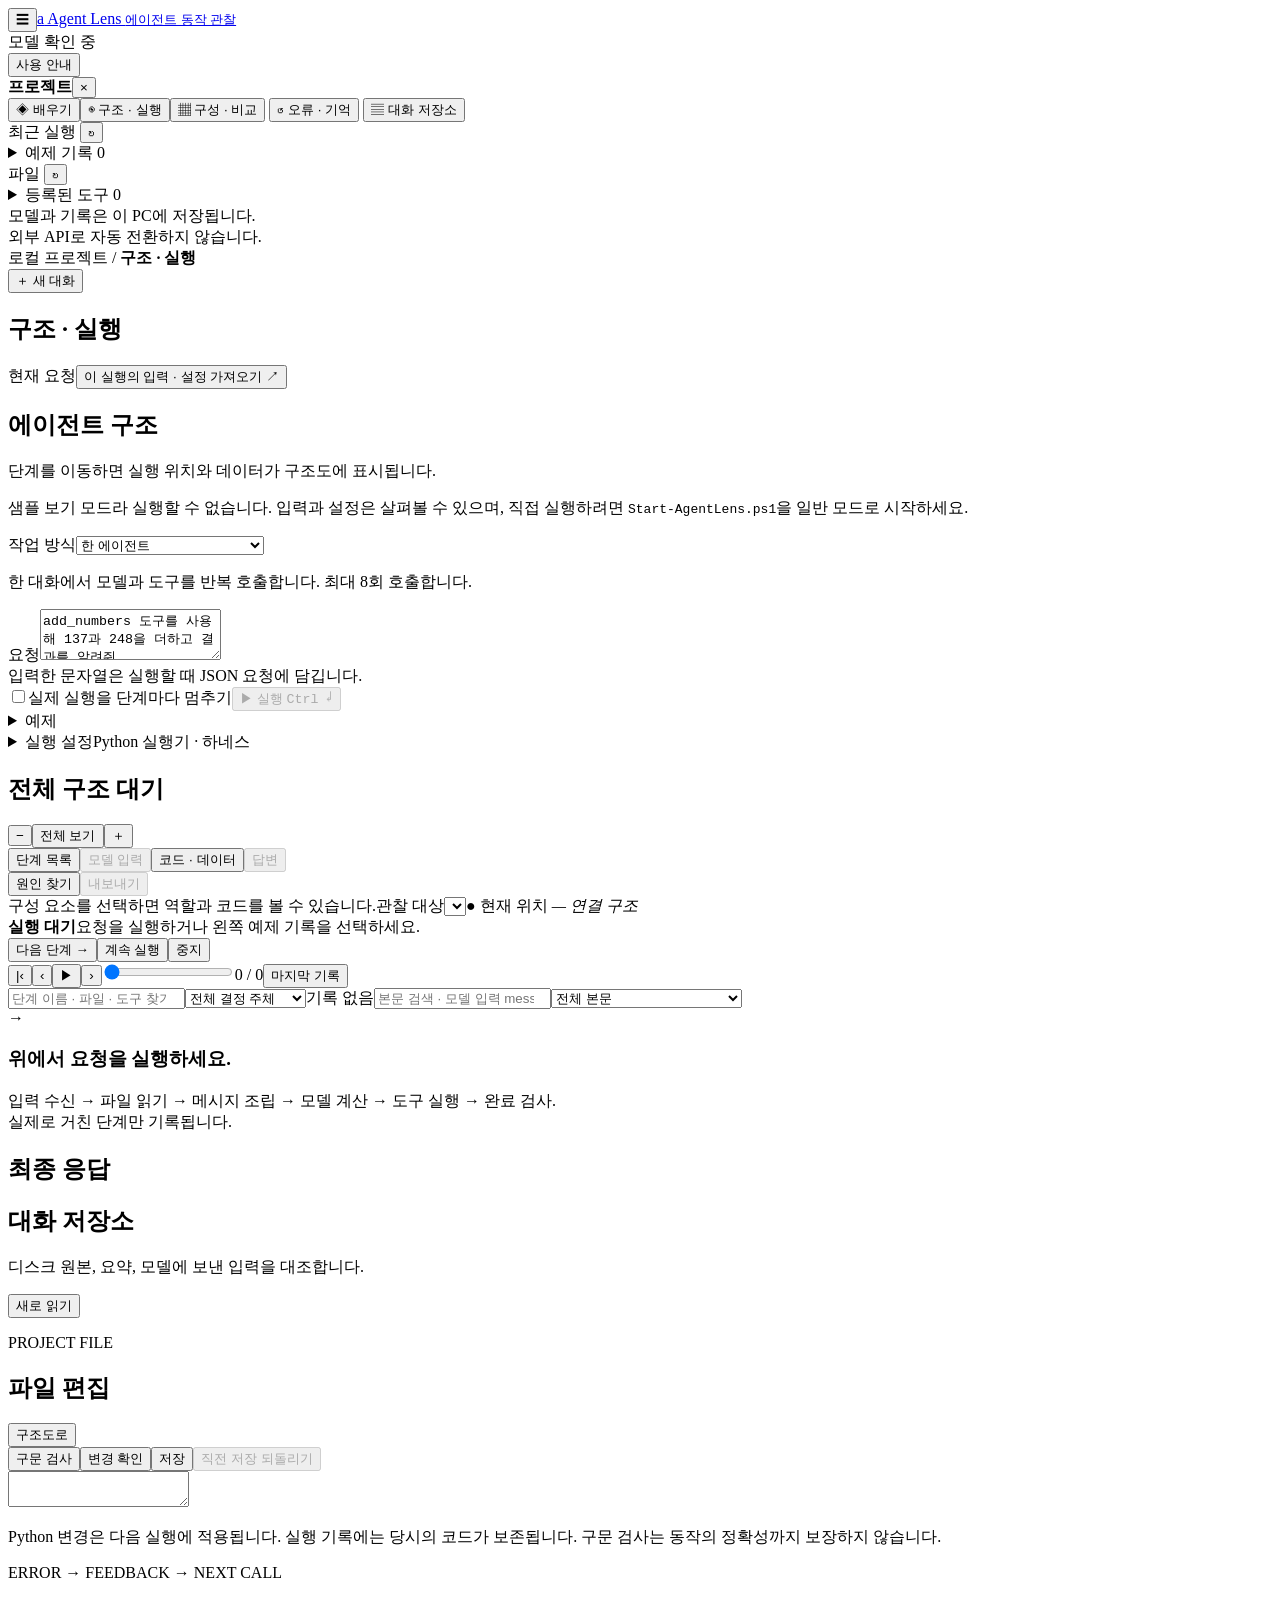
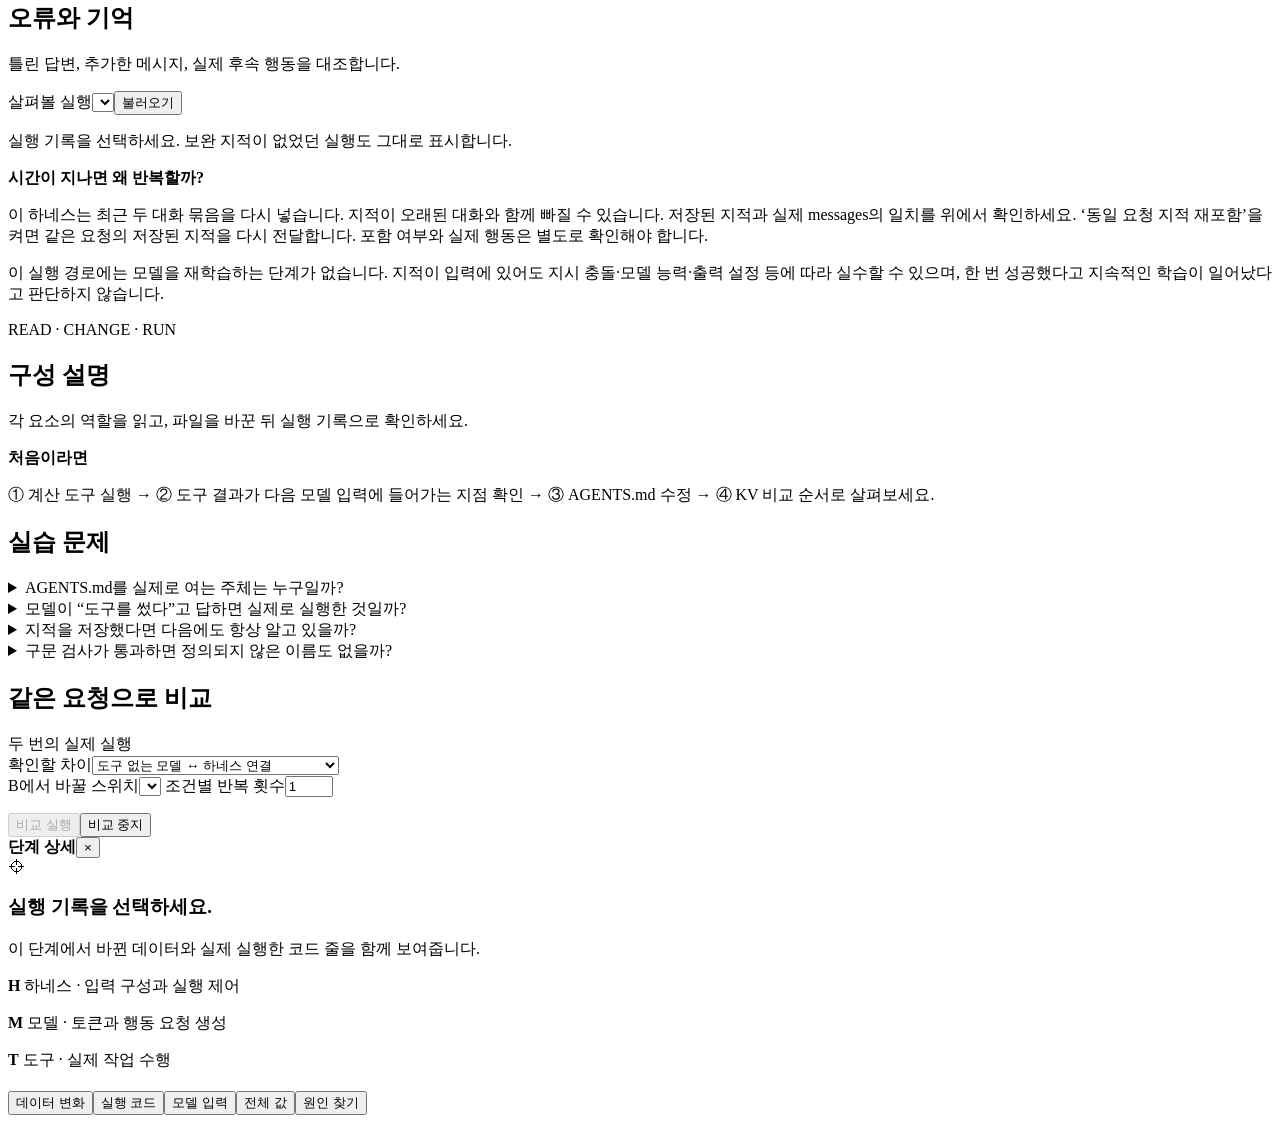
==== web/index.html @ bdc02f26 "배우기 화면 추가: 실제 기록을 따라가는 14개 강의 저장 기록의 이벤트를 종류와 조건으로 찾아 단계별로 열고, 끝에 직접 해 볼 일을 안내한다. 테스트가 모든 단계의 대상과 본문" ====
<!doctype html>
<html lang="ko">
  <head>
    <meta charset="utf-8" />
    <meta name="viewport" content="width=device-width,initial-scale=1" />
    <meta name="theme-color" content="#f4f5f7" />
    <title>Agent Lens</title>
    <link rel="icon" href="/favicon.svg" type="image/svg+xml" />
    <link rel="stylesheet" href="/workbench.css" />
    <link rel="stylesheet" href="/diagram.css" />
    <script src="/architecture.js" defer></script>
    <script src="/inspection.js" defer></script>
    <script src="/lessons.js" defer></script>
    <script src="/workbench.js" defer></script>
  </head>
  <body>
    <header class="appbar">
      <button id="menu" class="icon mobile" aria-label="프로젝트 열기">
        ☰</button
      ><a href="/" class="brand"
        ><span class="brandmark">a</span> Agent Lens <small>에이전트 동작 관찰</small></a
      >
      <div class="connection">
        <i id="statusDot"></i><span id="connection">모델 확인 중</span>
      </div>
      <button id="help" class="quiet" title="사용 안내와 단축키 (?)">사용 안내</button>
    </header>
    <div id="activityBar" class="activitybar hidden" role="status"></div>
    <div class="layout diagram-layout">
      <aside class="project" id="project">
        <div class="project-title">
          <strong>프로젝트</strong
          ><button
            id="closeProject"
            class="icon mobile"
            aria-label="프로젝트 닫기"
          >
            ×
          </button>
        </div>
        <nav class="mainnav">
          <button data-view="lessons">
            ◈ <span>배우기</span></button
          ><button data-view="journey" class="active">
            ◉ <span>구조 · 실행</span></button
          ><button data-view="learn">▦ <span>구성 · 비교</span></button>
          <button data-view="feedback">↺ <span>오류 · 기억</span></button>
          <button data-view="memory">▤ <span>대화 저장소</span></button>
        </nav>
        <div class="treeheading">
          최근 실행
          <button
            id="refreshHistory"
            class="icon"
            aria-label="실행 기록 새로고침"
          >
            ↻
          </button>
        </div>
        <div id="history" class="history"></div>
        <details class="samplelist">
          <summary>예제 기록 <span id="sampleCount">0</span></summary>
          <div id="samples" class="history"></div>
        </details>
        <div class="treeheading">
          파일
          <button id="reloadFiles" class="icon" aria-label="파일 목록 새로고침">
            ↻
          </button>
        </div>
        <div id="fileTree" class="filetree"></div>
        <details class="registeredtools">
          <summary>등록된 도구 <span id="toolCount">0</span></summary>
          <div id="toolList"></div>
        </details>
        <footer>
          모델과 기록은 이 PC에 저장됩니다.<br />외부 API로 자동 전환하지
          않습니다.
        </footer>
      </aside>
      <main class="main">
        <div class="workspacebar">
          <div class="breadcrumbs">
            로컬 프로젝트 <span>/</span>
            <strong id="pageName">구조 · 실행</strong>
          </div>
          <button id="newSession" class="quiet">＋ 새 대화</button>
        </div>
        <section id="lessonsView" class="view hidden" aria-label="배우기"></section>
        <section id="journeyView" class="view">
          <h1 class="visually-hidden">구조 · 실행</h1>
          <section id="coach" class="coach hidden" aria-label="강의 안내" aria-live="polite"></section>
          <div id="sampleBanner" class="samplebanner hidden"></div>
          <div id="resumeBanner" class="resumebanner hidden" role="status"></div>
          <div id="requestSummary" class="requestsummary hidden">
            <header>
              <span>현재 요청</span
              ><button id="editPrompt" class="quiet" title="이 실행의 요청·모드·하네스 구성·완료 조건·생성 설정을 입력란에 복원합니다">
                이 실행의 입력 · 설정 가져오기 ↗
              </button>
            </header>
            <p id="summaryPrompt"></p>
            <small id="summaryMeta"></small>
          </div>
          <div class="pageintro">
            <div>
              <h1>에이전트 구조</h1>
              <p>단계를 이동하면 실행 위치와 데이터가 구조도에 표시됩니다.</p>
            </div>
          </div>
          <form id="promptForm" class="composer">
            <p id="sampleComposerNote" class="samplenote hidden">
              샘플 보기 모드라 실행할 수 없습니다. 입력과 설정은 살펴볼 수 있으며,
              직접 실행하려면 <code>Start-AgentLens.ps1</code>을 일반 모드로 시작하세요.
            </p>
            <div class="modebar">
              <label for="agentMode">작업 방식</label
              ><select id="agentMode">
                <option value="single">한 에이전트</option>
                <option value="plan">계획만 · 파일 수정 금지</option>
                <option value="deep">한 에이전트 · 집중 점검</option>
                <option value="team">주 에이전트 + 하위 에이전트</option>
              </select>
            </div>
            <p id="modeNote" class="note">
              한 대화에서 모델과 도구를 반복 호출합니다. 최대 8회 호출합니다.
            </p>
            <label for="prompt">요청</label
            ><textarea
              id="prompt"
              rows="3"
              maxlength="6000"
              placeholder="에이전트에게 시킬 일을 입력하세요."
            >
add_numbers 도구를 사용해 137과 248을 더하고 결과를 알려줘.</textarea
            >
            <div id="draftInfo" class="draftinfo">
              입력한 문자열은 실행할 때 JSON 요청에 담깁니다.
            </div>
            <div class="composer-bottom">
              <label class="check"
                ><input id="stepMode" type="checkbox" />실제 실행을 단계마다
                멈추기</label
              ><button type="submit" class="primary" id="run" disabled>
                ▶ 실행 <kbd>Ctrl ↵</kbd>
              </button>
            </div>
          </form>
          <div class="run-options">
            <details class="examples">
              <summary>예제</summary>
              <div class="examplebuttons">
                <button data-example="tool">계산 도구</button
                ><button data-example="rules">규칙 읽기</button
                ><button data-example="skill">스킬 · 파일 읽기</button
                ><button data-example="command">/명령어</button
                ><button data-example="write">파일 수정 · 검사</button>
                <button data-example="mcp">MCP 계산</button
                ><button data-example="lsp">LSP 진단</button
                ><button data-example="plan">계획 · 문서 검색</button>
                <button data-example="team">하위 작업</button>
              </div>
            </details>
            <details class="configuration" id="configuration">
              <summary>
                <span>실행 설정</span
                ><span id="configSummary">Python 실행기 · 하네스</span>
              </summary>
              <div class="configbody">
                <label class="field"
                  >모델 실행기<select id="backend">
                    <option value="reference">
                      교육용 · Python / Qwen3 0.6B
                    </option>
                    <option value="llama">
                      빠른 실행 · llama.cpp / Qwen3 4B
                    </option>
                  </select></label
                >
                <p id="backendNote" class="note"></p>
                <div class="configline">
                  <strong>하네스</strong
                  ><button id="baseline" class="quiet">모델만</button
                  ><button id="full" class="quiet">모두 연결</button>
                </div>
                <div id="features" class="switches"></div>
                <label class="field"
                  >완료 조건 · 실제 도구 결과와 대조하는 JSON<textarea
                    id="requirements"
                    rows="3"
                    spellcheck="false"
                  >
[{"tool":"add_numbers","arguments":{"a":137,"b":248}}]</textarea
                  >
                </label>
                <p class="note">
                  예제는 필요한 도구 조건을 함께 설정합니다. 요청을 직접 고치면
                  이전 예제 조건이 해제됩니다. []는 별도 조건 없음이며, 모델의
                  말만으로 실제 작업 성공을 보증하지 않습니다.
                </p>
                <div class="configgrid">
                  <label class="check"
                    ><input type="checkbox" id="useKv" checked />생성 중 KV
                    사용</label
                  ><label class="check"
                    ><input type="checkbox" id="prefixCache" checked />요청 간
                    접두부 재사용</label
                  ><label class="field"
                    >최대 출력 토큰<input
                      type="number"
                      id="maxTokens"
                      min="1"
                      max="1024"
                      value="256" /></label
                  ><label class="field"
                    >Temperature<input
                      type="number"
                      id="temperature"
                      min="0"
                      max="2"
                      step="0.1"
                      value="0.2" /></label
                  ><label class="field"
                    >관찰할 레이어 (0–27)<input
                      type="number"
                      id="captureLayer"
                      min="0"
                      max="27"
                      value="0" /></label
                  ><label class="check"
                    ><input type="checkbox" id="stream" checked />HTTP 스트리밍
                    (빠른 실행기)</label
                  ><label class="field"
                    >Seed<input
                      type="number"
                      id="seed"
                      min="0"
                      max="4294967295"
                      step="1"
                      value="42" /></label
                  ><label class="field"
                    >top_k<input
                      type="number"
                      id="topK"
                      min="0"
                      max="1000"
                      step="1"
                      value="40" /></label
                  ><label class="field"
                    >top_p<input
                      type="number"
                      id="topP"
                      min="0"
                      max="1"
                      step="0.01"
                      value="0.95" /></label
                  >
                </div>
                <p id="restoreNote" class="note hidden"></p>
              </div>
            </details>
          </div>
          <section class="execution" aria-label="전체 실행 과정">
            <div class="sectionbar">
              <h2>전체 구조 <span id="runStatus" class="status">대기</span></h2>
              <div class="toolgroups">
                <div class="toolgroup" role="group" aria-label="구조도 배율">
                  <button id="zoomOut" class="quiet" aria-label="구조도 축소">−</button
                  ><button id="zoomFit" class="quiet">전체 보기</button
                  ><button id="zoomIn" class="quiet" aria-label="구조도 확대">＋</button>
                </div>
                <div class="toolgroup" role="group" aria-label="기록 보기">
                  <button id="toggleRecords" class="quiet" title="실행 단계를 시간순 목록으로 펼칩니다">단계 목록</button
                  ><button id="showInput" class="quiet" disabled title="선택한 시점에 모델이 받은 입력을 봅니다">모델 입력</button
                  ><button id="openDetail" class="quiet" title="선택한 단계의 데이터와 실행 코드를 봅니다">코드 · 데이터</button
                  ><button id="showAnswer" class="quiet" disabled>답변</button>
                </div>
                <div class="toolgroup" role="group" aria-label="분석">
                  <button id="openLearning" class="quiet" title="예측 → 증거 확인 → 원인 설명 → 한 조건 수정 → 재검증 순서로 기록을 살펴봅니다">원인 찾기</button
                  ><button id="export" class="quiet" disabled>내보내기</button>
                </div>
              </div>
            </div>
            <div class="diagram-caption">
              <span id="diagramLocation"
                >구성 요소를 선택하면 역할과 코드를 볼 수 있습니다.</span
              ><label for="agentFocus" class="agentfocuslabel">관찰 대상</label
              ><select
                id="agentFocus"
                class="hidden"
                aria-label="관찰할 에이전트"
              ></select
              ><span>● 현재 위치 <i>— 연결 구조</i></span>
            </div>
            <div id="architecture" class="architecture"></div>
            <div id="currentStep" class="currentstep">
              <strong>실행 대기</strong
              ><span>요청을 실행하거나 왼쪽 예제 기록을 선택하세요.</span>
            </div>
            <div class="route" id="route"></div>
            <div id="connections" class="connections hidden"></div>
            <div id="agentPanel" class="agentpanel hidden"></div>
            <div id="controls" class="controls hidden">
              <span id="controlState"></span>
              <div>
                <button id="next" class="secondary">다음 단계 →</button
                ><button id="continue" class="secondary">계속 실행</button
                ><button id="stop" class="quiet danger">중지</button>
              </div>
            </div>
            <div class="replay">
              <button id="first" aria-label="첫 단계">|‹</button
              ><button id="prev" aria-label="이전 단계">‹</button
              ><button id="play" aria-label="기록 재생">▶</button
              ><button id="nextEvent" aria-label="다음 기록">›</button
              ><input
                id="scrubber"
                type="range"
                min="0"
                max="0"
                value="0"
                aria-label="기록 위치"
              /><span id="position">0 / 0</span><button id="live" title="마지막 기록으로 이동합니다. 저장 기록 재생에서는 새 계산이 아닙니다">마지막 기록</button>
            </div>
            <div id="contextComposition" class="composition hidden"></div>
            <div id="planPanel" class="planpanel hidden"></div>
            <div class="eventtoolbar">
              <input
                id="eventSearch"
                type="search"
                placeholder="단계 이름 · 파일 · 도구 찾기"
                aria-label="단계 검색"
              /><select id="decisionFocus" aria-label="누가 정했는지로 거르기">
                <option value="">전체 결정 주체</option>
                <option value="model">모델이 선택</option>
                <option value="code">코드가 결정</option>
                <option value="config">설정·파일에서 옴</option>
                <option value="runtime">실행기·외부 서버</option>
                <option value="user">사용자 입력</option>
              </select><span id="eventCount">기록 없음</span
              ><input
                id="bodySearch"
                type="search"
                placeholder="본문 검색 · 모델 입력 messages · 도구 결과 · 파일 원문"
                aria-label="본문 검색"
                title="제목이 아니라 모델 요청 messages·tools, 도구 결과, 파일 원문 안의 문자열을 찾습니다"
              /><select id="bodySearchKind" aria-label="본문 검색 범위">
                <option value="">전체 본문</option>
                <option value="model.request">모델 요청 (messages · tools)</option>
                <option value="tool.result">도구 결과</option>
                <option value="file.decode">파일 원문</option>
                <option value="model.response">모델 응답</option>
              </select>
            </div>
            <div
              id="bodySearchResults"
              class="bodysearchresults hidden"
              aria-live="polite"
            ></div>
            <div id="timeline" class="timeline">
              <div class="empty">
                <span class="emptyglyph">→</span>
                <h3>위에서 요청을 실행하세요.</h3>
                <p>
                  입력 수신 → 파일 읽기 → 메시지 조립 → 모델 계산 → 도구 실행 →
                  완료 검사.<br />실제로 거친 단계만 기록됩니다.
                </p>
              </div>
            </div>
          </section>
          <section id="answerPanel" class="answer hidden">
            <div class="sectionbar">
              <h2>최종 응답</h2>
              <span id="answerMeta"></span>
            </div>
            <div id="answer"></div>
            <div id="metrics" class="metrics"></div>
          </section>
        </section>
        <section id="memoryView" class="view hidden">
          <div class="pageintro">
            <div>
              <h1>대화 저장소</h1>
              <p>디스크 원본, 요약, 모델에 보낸 입력을 대조합니다.</p>
            </div>
            <button id="reloadMemory" class="secondary">새로 읽기</button>
          </div>
          <div id="memoryStorage"></div>
        </section>
        <section id="editorView" class="view hidden">
          <div class="pageintro">
            <div>
              <p class="eyebrow" id="editorKind">PROJECT FILE</p>
              <h1 id="editorTitle">파일 편집</h1>
            </div>
            <button class="secondary" data-view="journey">구조도로</button>
          </div>
          <div id="fileDescription" class="filedescription"></div>
          <div class="editbar">
            <span id="editState"></span>
            <div>
              <button id="checkFile" class="secondary">구문 검사</button
              ><button id="showDiff" class="secondary">변경 확인</button
              ><button id="saveFile" class="primary">저장</button
              ><button id="undoFile" class="quiet" disabled>
                직전 저장 되돌리기
              </button>
            </div>
          </div>
          <div class="codeeditor">
            <div id="lineNumbers" aria-hidden="true"></div>
            <textarea
              id="codeEditor"
              spellcheck="false"
              aria-label="파일 내용"
            ></textarea>
          </div>
          <div id="editMessage" class="notice" role="status"></div>
          <div id="diff" class="diff hidden"></div>
          <p class="note">
            Python 변경은 다음 실행에 적용됩니다. 실행 기록에는 당시의 코드가
            보존됩니다. 구문 검사는 동작의 정확성까지 보장하지 않습니다.
          </p>
        </section>
        <section id="feedbackView" class="view hidden">
          <div class="pageintro">
            <div>
              <p class="eyebrow">ERROR → FEEDBACK → NEXT CALL</p>
              <h1>오류와 기억</h1>
              <p>틀린 답변, 추가한 메시지, 실제 후속 행동을 대조합니다.</p>
            </div>
          </div>
          <div class="feedbackcontrols">
            <label class="field"
              >살펴볼 실행<select id="feedbackRun"></select></label
            ><button id="loadFeedback" class="secondary">불러오기</button>
          </div>
          <div id="feedbackReport">
            <p class="note">
              실행 기록을 선택하세요. 보완 지적이 없었던 실행도 그대로
              표시합니다.
            </p>
          </div>
          <div class="learning-path">
            <strong>시간이 지나면 왜 반복할까?</strong>
            <p>
              이 하네스는 최근 두 대화 묶음을 다시 넣습니다. 지적이 오래된
              대화와 함께 빠질 수 있습니다. 저장된 지적과 실제 messages의 일치를
              위에서 확인하세요. ‘동일 요청 지적 재포함’을 켜면 같은 요청의
              저장된 지적을 다시 전달합니다. 포함 여부와 실제 행동은 별도로
              확인해야 합니다.
            </p>
            <p>
              이 실행 경로에는 모델을 재학습하는 단계가 없습니다. 지적이 입력에
              있어도 지시 충돌·모델 능력·출력 설정 등에 따라 실수할 수 있으며,
              한 번 성공했다고 지속적인 학습이 일어났다고 판단하지 않습니다.
            </p>
          </div>
        </section>
        <section id="learnView" class="view hidden">
          <div class="pageintro">
            <div>
              <p class="eyebrow">READ · CHANGE · RUN</p>
              <h1>구성 설명</h1>
              <p>
                각 요소의 역할을 읽고, 파일을 바꾼 뒤 실행 기록으로 확인하세요.
              </p>
            </div>
          </div>
          <div class="learning-path">
            <strong>처음이라면</strong>
            <p>
              ① 계산 도구 실행 → ② 도구 결과가 다음 모델 입력에 들어가는 지점
              확인 → ③ AGENTS.md 수정 → ④ KV 비교 순서로 살펴보세요.
            </p>
          </div>
          <div id="componentCards" class="componentcards"></div>
          <section class="compare">
            <div class="sectionbar">
              <h2>실습 문제</h2>
            </div>
            <details>
              <summary>AGENTS.md를 실제로 여는 주체는 누구일까?</summary>
              <p class="note">
                규칙 로더를 작성한 하네스입니다. file.open → file.read →
                rules.wrap → context.assemble의 코드와 messages를 확인하세요.
              </p>
            </details>
            <details>
              <summary>
                모델이 “도구를 썼다”고 답하면 실제로 실행한 것일까?
              </summary>
              <p class="note">
                tool.dispatch는 요청이고 tool.result가 실제 함수 결과입니다.
                답변 문장·계획 체크·검증 게이트를 각각 대조하세요.
              </p>
            </details>
            <details>
              <summary>지적을 저장했다면 다음에도 항상 알고 있을까?</summary>
              <p class="note">
                저장 파일과 현재 모델 입력은 별개입니다. 오류·지적·기억 화면의
                입력 포함 여부와 실제 후속 행동을 따로 확인하세요.
              </p>
            </details>
            <details>
              <summary>
                구문 검사가 통과하면 정의되지 않은 이름도 없을까?
              </summary>
              <p class="note">
                lsp_demo.py로 직접 비교하세요. compile은 통과하지만 언어 서버의
                pyflakes 진단은 missing_amount를 찾습니다.
              </p>
            </details>
          </section>
          <section class="compare">
            <div class="sectionbar">
              <h2>같은 요청으로 비교</h2>
              <span>두 번의 실제 실행</span>
            </div>
            <label class="field"
              >확인할 차이<select id="experimentCase">
                <option value="arithmetic">
                  도구 없는 모델 ↔ 하네스 연결
                </option>
                <option value="grounding">
                  파일 근거 없이 ↔ 파일을 읽고 답변
                </option>
                <option value="kv_cache">
                  동일 입력 · 접두부 재사용 끄기 ↔ 켜기
                </option>
                <option value="decode_kv">
                  생성 중 KV 끄기 ↔ 켜기 (교육용)
                </option>
                <option value="mcp_tools">MCP 도구 연결 전 ↔ 후</option>
                <option value="lsp_diagnostics">LSP 진단 연결 전 ↔ 후</option>
                <option value="agent_deep">한 에이전트 ↔ 집중 점검</option>
                <option value="agent_team">
                  한 에이전트 ↔ 하위 에이전트 위임
                </option>
                <option value="custom">
                  내 요청 · 스위치 하나만 바꾸기
                </option>
              </select></label
            >
            <div class="experimentoptions">
              <label class="field hidden" id="experimentSwitchField"
                >B에서 바꿀 스위치<select id="experimentSwitch"></select
              ></label>
              <label class="field"
                >조건별 반복 횟수<input
                  id="experimentRepeats"
                  type="number"
                  min="1"
                  max="10"
                  step="1"
                  value="1"
              /></label>
            </div>
            <p id="experimentDescription" class="note"></p>
            <button id="startCompare" disabled class="primary">비교 실행</button
            ><button id="stopCompare" class="quiet hidden">비교 중지</button>
            <div id="compareResult"></div>
          </section>
        </section>
      </main>
      <aside class="inspector" id="inspector">
        <div class="inspectbar">
          <strong>단계 상세</strong><span id="detailIndex"></span
          ><button id="closeDetail" class="icon" aria-label="단계 상세 닫기">
            ×
          </button>
        </div>
        <div id="detailEmpty" class="inspectempty">
          <span>⌖</span>
          <h3>실행 기록을 선택하세요.</h3>
          <p>
            이 단계에서 바뀐 데이터와 실제 실행한 코드 줄을 함께 보여줍니다.
          </p>
          <div class="actorlegend">
            <p><b>H</b> 하네스 · 입력 구성과 실행 제어</p>
            <p><b>M</b> 모델 · 토큰과 행동 요청 생성</p>
            <p><b>T</b> 도구 · 실제 작업 수행</p>
          </div>
        </div>
        <div id="detailBody" class="hidden">
          <div class="detailhead">
            <span id="detailActor" class="pill"></span>
            <span id="evidenceKind" class="evidence-kind"></span>
            <span id="decisionKind" class="decision-kind"></span>
            <h2 id="detailTitle"></h2>
            <code id="detailKind"></code>
            <code id="detailPath" class="storage-path hidden"></code>
            <p id="detailExplanation"></p>
            <p id="decisionNote" class="decision-note"></p>
          </div>
          <div id="componentNavigator" class="componentnav hidden"></div>
          <div id="inputLinks" class="inputlinks hidden"></div>
          <nav class="detailtabs">
            <button data-detail="change" class="active">데이터 변화</button
            ><button data-detail="code">실행 코드</button
            ><button data-detail="input">모델 입력</button
            ><button data-detail="values">전체 값</button
            ><button data-detail="learn">원인 찾기</button>
          </nav>
          <div id="sourcePeek" class="sourcepeek hidden"></div>
          <div id="detailContent" class="detailcontent"></div>
        </div>
      </aside>
    </div>
    <dialog id="guide">
      <div class="dialogbar">
        <h2>사용 안내</h2>
        <button id="closeGuide" class="icon" aria-label="안내 닫기">×</button>
      </div>
      <p>
        이 앱은 프롬프트가 실제 행동으로 이어지는 과정을 기록합니다. 모델의
        숨겨진 생각을 읽는 기능은 아닙니다.
      </p>
      <ol>
        <li>
          <strong>배우기</strong> — 실제 기록을 단계별로 따라가는 강의입니다.
          모델을 설치하지 않아도 볼 수 있습니다.
        </li>
        <li>
          <strong>기록 보기</strong> — 왼쪽 예제 기록을 직접 재생할 수도 있습니다.
          저장 기록과 지금 실행하는 계산을 구분해 표시합니다.
        </li>
        <li>
          <strong>실행</strong> — 예제를 선택하고 실행하세요. 하네스가 실제
          파일을 읽고 로컬 모델을 호출합니다.
        </li>
        <li>
          <strong>따라가기</strong> — 단계나 재생 막대를 선택하세요.
          데이터·파일·코드가 같은 시점을 가리킵니다.
        </li>
        <li>
          <strong>멈추기</strong> — 실행 전에 단계 정지를 켜세요. 교육용은 실제
          forward 내부 관찰 지점에서도 멈춥니다. 빠른 실행기는 하네스 쪽에서
          멈춥니다.
        </li>
        <li>
          <strong>바꾸기</strong> — 왼쪽 파일을 열어 수정·검사·저장하세요. 다음
          실행에서 변경을 확인할 수 있습니다.
        </li>
        <li>
          <strong>비교</strong> — 구성 설명의 비교 실험에서 실제 호출 수·입력
          토큰·계산 시간을 확인하세요.
        </li>
        <li>
          <strong>모드</strong> — 작업 방식을 바꿔 지침·권한·예산·대화 분리의
          차이를 확인하세요. 구조도 위 에이전트 선택은 해당 대화의 마지막
          기록으로 이동합니다.
        </li>
      </ol>
      <h3>단축키</h3>
      <dl class="shortcuts">
        <dt>← →</dt>
        <dd>이전·다음 단계. 강의 중에는 강의 단계를 이동합니다</dd>
        <dt>Esc</dt>
        <dd>상세 패널 닫기</dd>
        <dt>?</dt>
        <dd>이 안내 열기</dd>
        <dt>Ctrl + Enter</dt>
        <dd>입력란에서 실행</dd>
      </dl>
      <p class="note">
        텐서는 선택한 레이어·head·위치의 표본입니다. 전체 값의 범위와 실제 캐시
        측정치는 각 단계에 표시됩니다. 기록에는 입력과 파일 내용이 포함되므로
        공유 전에 확인하세요.
      </p>
    </dialog>
    <div id="toast" role="status" class="toast hidden"></div>
    <dialog id="exportDialog" class="exportdialog">
      <div class="dialogbar">
        <h2>내보내기</h2>
        <button id="closeExport" class="icon" aria-label="내보내기 닫기">×</button>
      </div>
      <p id="exportRun" class="note"></p>
      <form id="exportOptions" class="exportoptions">
        <label><input type="checkbox" data-option="paths" checked />경로 · 사용자 이름</label>
        <label><input type="checkbox" data-option="secrets" checked />API 키 · 토큰 · 개인 키</label>
        <label><input type="checkbox" data-option="emails" checked />이메일</label>
        <label><input type="checkbox" data-option="ips" checked />IP 주소 (loopback 제외)</label>
        <label><input type="checkbox" data-option="omit_file_text" />파일 원문 · 도구 결과 본문 제거</label>
        <label><input type="checkbox" data-option="omit_sources" />소스 스냅샷 코드 제거</label>
      </form>
      <div id="exportPreview" class="exportpreview">
        <p class="note">미리보기를 불러오는 중…</p>
      </div>
      <p id="exportNote" class="note"></p>
      <div class="exportactions">
        <button id="exportOriginal" class="secondary">원본 그대로 저장</button
        ><button id="exportShare" class="primary">공유용 사본 저장</button>
      </div>
    </dialog>
  </body>
</html>
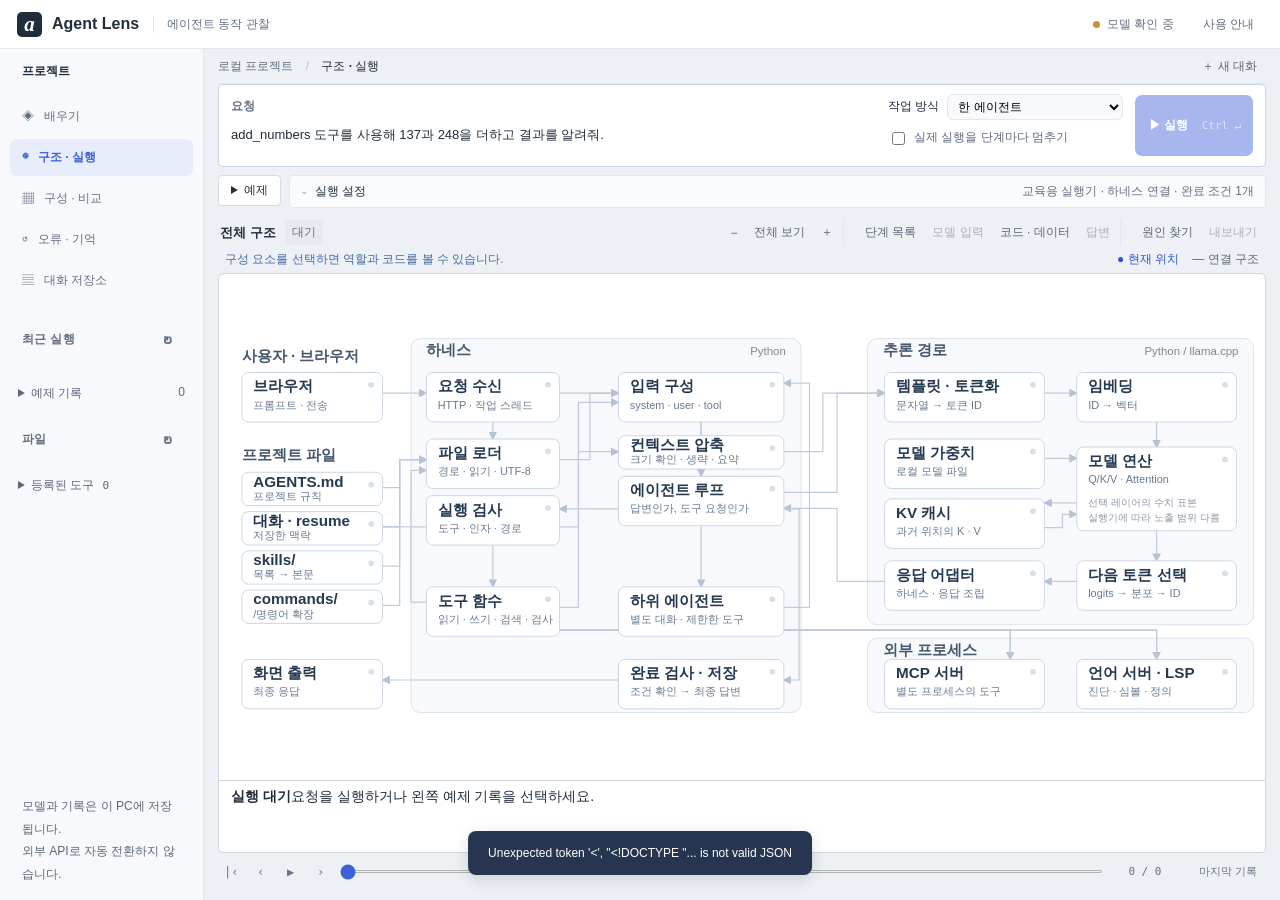
==== commit cd454c27: "강의 본문과 화면 상태를 기록에 맞게 수정 12강이 잘못된 답변을 열던 문제, 기록보다 단정적인 문장, 순서가 뒤바뀐 단계를 고쳤다. 다른 실행을 열면 강의가 끝나고, 새로고침해도" ====
--- a/web/index.html
+++ b/web/index.html
@@ -111,7 +111,7 @@
           <form id="promptForm" class="composer">
             <p id="sampleComposerNote" class="samplenote hidden">
               샘플 보기 모드라 실행할 수 없습니다. 입력과 설정은 살펴볼 수 있으며,
-              직접 실행하려면 <code>Start-AgentLens.ps1</code>을 일반 모드로 시작하세요.
+              직접 실행하려면 <code>Start-AgentLens.cmd</code>를 일반 모드로 시작하세요.
             </p>
             <div class="modebar">
               <label for="agentMode">작업 방식</label
@@ -123,7 +123,8 @@
               </select>
             </div>
             <p id="modeNote" class="note">
-              한 대화에서 모델과 도구를 반복 호출합니다. 최대 8회 호출합니다.
+              한 대화에서 모델과 도구를 반복 호출합니다. 호출 한도는 기본 8회이고
+              agent-lens.json으로 바꿀 수 있습니다.
             </p>
             <label for="prompt">요청</label
             ><textarea
--- a/workbench.css
+++ b/workbench.css
@@ -0,0 +1,2712 @@
+@charset "UTF-8";
+:root {
+  --bg: #f4f5f7;
+  --paper: #fff;
+  --ink: #202832;
+  --muted: #5b6778;
+  --line: #e3e7ed;
+  --blue: #3d61d8;
+  --soft: #edf1ff;
+  --green: #1d7058;
+  --mono: Consolas, "Cascadia Code", monospace;
+  font-family: "Segoe UI", "Malgun Gothic", sans-serif;
+  color: var(--ink);
+  background: var(--bg);
+  font-size: 13px;
+}
+* {
+  box-sizing: border-box;
+}
+body {
+  margin: 0;
+}
+button,
+input,
+textarea,
+select {
+  font: inherit;
+}
+button {
+  cursor: pointer;
+  color: inherit;
+  border: 0;
+  background: none;
+}
+button:disabled {
+  opacity: 0.45;
+  cursor: default;
+}
+button:focus-visible,
+a:focus-visible,
+input:focus-visible,
+textarea:focus-visible,
+summary:focus-visible {
+  outline: 2px solid var(--blue);
+  outline-offset: 3px;
+}
+a {
+  color: var(--blue);
+  text-decoration: none;
+}
+h1,
+h2,
+h3,
+p {
+  margin: 0;
+}
+h1 {
+  font-size: 25px;
+  letter-spacing: -1.1px;
+  line-height: 1.4;
+}
+h2 {
+  font-size: 15px;
+}
+h3 {
+  font-size: 14px;
+}
+p {
+  line-height: 1.85;
+}
+.hidden {
+  display: none !important;
+}
+.mobile {
+  display: none !important;
+}
+.appbar {
+  height: 61px;
+  display: flex;
+  align-items: center;
+  gap: 20px;
+  padding: 0 24px;
+  border-bottom: 1px solid var(--line);
+  background: white;
+  position: sticky;
+  top: 0;
+  z-index: 20;
+}
+.brand {
+  display: flex;
+  align-items: center;
+  gap: 10px;
+  color: var(--ink);
+  font-size: 18px;
+  font-weight: 750;
+  white-space: nowrap;
+}
+.brandmark {
+  background: var(--ink);
+  color: white;
+  display: grid;
+  place-items: center;
+  width: 29px;
+  height: 29px;
+  border-radius: 8px;
+  font-size: 24px;
+  font-family: Georgia, serif;
+  font-style: italic;
+}
+.brand small {
+  font-size: 12px;
+  font-weight: 500;
+  color: var(--muted);
+  border-left: 1px solid var(--line);
+  padding-left: 13px;
+  margin-left: 4px;
+}
+.connection {
+  margin-left: auto;
+  display: flex;
+  align-items: center;
+  gap: 7px;
+  font-size: 12px;
+  color: var(--muted);
+}
+.connection i {
+  width: 7px;
+  height: 7px;
+  border-radius: 50%;
+  background: #c09538;
+}
+.connection i.ready {
+  background: var(--green);
+}
+.layout {
+  display: grid;
+  grid-template-columns: 218px minmax(420px, 1fr) minmax(350px, 420px);
+  max-width: 2000px;
+  margin: auto;
+  align-items: start;
+}
+.project {
+  position: sticky;
+  top: 61px;
+  height: calc(100vh - 61px);
+  overflow: auto;
+  background: #f9fafc;
+  border-right: 1px solid var(--line);
+  padding: 20px 12px 14px;
+  display: flex;
+  flex-direction: column;
+}
+.project-title {
+  display: flex;
+  align-items: center;
+  justify-content: space-between;
+  padding: 0 12px 18px;
+}
+.project-title strong {
+  font-size: 12px;
+}
+.mainnav {
+  display: grid;
+  gap: 4px;
+  margin-bottom: 21px;
+}
+.mainnav button {
+  display: flex;
+  gap: 10px;
+  text-align: left;
+  padding: 10px 12px;
+  border-radius: 7px;
+  color: var(--muted);
+  font-size: 13px;
+}
+.mainnav button.active {
+  background: #e8edfc;
+  color: var(--blue);
+  font-weight: 650;
+}
+.treeheading {
+  font-size: 12px;
+  color: var(--muted);
+  font-weight: 700;
+  display: flex;
+  align-items: center;
+  justify-content: space-between;
+  letter-spacing: 0.3px;
+  padding: 5px 12px;
+}
+.icon {
+  font-size: 18px;
+  width: 28px;
+  height: 28px;
+  border-radius: 6px;
+}
+.icon:hover,
+.quiet:hover {
+  background: #e9edf5;
+}
+.filetree details {
+  margin: 4px 0 8px;
+}
+.filetree summary {
+  font-size: 12px;
+  padding: 8px 10px;
+  cursor: pointer;
+  color: #4b5668;
+}
+.filetree button {
+  display: flex;
+  width: 100%;
+  align-items: center;
+  text-align: left;
+  gap: 7px;
+  font-size: 12px;
+  padding: 7px 10px 7px 23px;
+  border-left: 2px solid transparent;
+  overflow: hidden;
+}
+.filetree button span {
+  overflow: hidden;
+  text-overflow: ellipsis;
+  white-space: nowrap;
+}
+.filetree button i {
+  font-style: normal;
+  color: #5b6778;
+  font: 11px var(--mono);
+  flex-shrink: 0;
+}
+.filetree button:hover {
+  background: #eef1f6;
+}
+.filetree button.selected {
+  background: #e8edfc;
+  color: var(--blue);
+  border-color: var(--blue);
+}
+.filetree button.hit {
+  background: #e7f3ee;
+  color: var(--green);
+  border-color: var(--green);
+}
+.filetree button.hit:after {
+  content: "읽음";
+  font-size: 12px;
+  margin-left: auto;
+  flex-shrink: 0;
+}
+.history {
+  padding: 3px 4px 20px;
+}
+.history button {
+  display: block;
+  width: 100%;
+  padding: 8px;
+  border-radius: 6px;
+  text-align: left;
+  font-size: 12px;
+  line-height: 1.6;
+}
+.history button:hover {
+  background: #e9edf5;
+}
+.history button small {
+  display: block;
+  color: var(--muted);
+  font-size: 12px;
+}
+.project footer {
+  margin-top: auto;
+  padding: 20px 12px 0;
+  font-size: 12px;
+  color: #5b6778;
+  line-height: 1.9;
+}
+.main {
+  min-width: 0;
+  padding: 0 28px 55px;
+}
+.workspacebar {
+  height: 60px;
+  display: flex;
+  align-items: center;
+  justify-content: space-between;
+  border-bottom: 1px solid var(--line);
+  margin-bottom: 27px;
+}
+.breadcrumbs {
+  font-size: 12px;
+  color: var(--muted);
+}
+.breadcrumbs span {
+  padding: 0 9px;
+  color: #bdc5d0;
+}
+.breadcrumbs strong {
+  font-weight: 550;
+  color: var(--ink);
+}
+.quiet {
+  padding: 7px 9px;
+  border-radius: 6px;
+  color: #5b6778;
+  font-size: 12px;
+}
+.danger {
+  color: #b74045 !important;
+}
+.pageintro {
+  display: flex;
+  align-items: center;
+  justify-content: space-between;
+  gap: 16px;
+  margin-bottom: 22px;
+}
+.eyebrow {
+  font: 11px var(--mono);
+  letter-spacing: 1.6px;
+  color: var(--muted);
+  margin-bottom: 8px;
+}
+.pageintro p:not(.eyebrow) {
+  color: var(--muted);
+  font-size: 12px;
+  margin-top: 8px;
+}
+.pill {
+  display: inline-flex;
+  align-items: center;
+  gap: 4px;
+  padding: 5px 8px;
+  white-space: nowrap;
+  border: 1px solid var(--line);
+  border-radius: 5px;
+  font-size: 12px;
+  color: var(--muted);
+  background: white;
+}
+.composer {
+  border: 1px solid #cdd5e4;
+  border-radius: 12px;
+  background: white;
+  box-shadow: 0 3px 8px #223b6504;
+  padding: 16px;
+}
+.composer > label {
+  font-size: 12px;
+  color: var(--muted);
+  font-weight: 650;
+}
+.composer textarea {
+  resize: vertical;
+  width: 100%;
+  border: 0;
+  background: none;
+  color: var(--ink);
+  line-height: 1.8;
+  min-height: 80px;
+  padding: 9px 0 6px;
+  font-size: 13px;
+  outline: 0;
+}
+.composer textarea:focus-visible {
+  outline: 0;
+}
+.composer:focus-within {
+  border-color: #7590e4;
+  box-shadow: 0 0 0 3px #3d61d80b;
+}
+.draftinfo {
+  font-size: 12px;
+  color: #5b6778;
+  margin: 2px 0 12px;
+  line-height: 1.6;
+}
+.composer-bottom {
+  border-top: 1px solid #edf0f5;
+  padding-top: 12px;
+  display: flex;
+  align-items: center;
+  justify-content: space-between;
+  gap: 8px;
+}
+.check {
+  display: flex;
+  align-items: center;
+  gap: 6px;
+  font-size: 12px;
+  color: #5f6a7c;
+  line-height: 1.6;
+}
+.check input {
+  accent-color: var(--blue);
+}
+.primary {
+  background: var(--blue);
+  color: #fff;
+  border-radius: 7px;
+  padding: 9px 14px;
+  font-weight: 600;
+  font-size: 12px;
+  white-space: nowrap;
+}
+.primary:hover {
+  background: #3153c4;
+}
+.primary kbd {
+  font: 11px var(--mono);
+  opacity: 0.6;
+  margin-left: 10px;
+}
+.secondary {
+  background: white;
+  border: 1px solid #d7dde7;
+  border-radius: 6px;
+  padding: 7px 10px;
+  font-size: 12px;
+  white-space: nowrap;
+}
+.examples {
+  display: flex;
+  align-items: center;
+  gap: 6px;
+  flex-wrap: wrap;
+  margin: 12px 0 18px;
+}
+.examples > span {
+  font-size: 12px;
+  color: var(--muted);
+  margin-right: 4px;
+}
+.examples button {
+  font-size: 12px;
+  background: #fff;
+  border: 1px solid var(--line);
+  padding: 5px 8px;
+  border-radius: 5px;
+  color: #626f82;
+}
+.examples button:hover {
+  border-color: #9baee9;
+  color: var(--blue);
+}
+.configuration {
+  background: #fafbfd;
+  border: 1px solid var(--line);
+  border-radius: 8px;
+  margin-bottom: 26px;
+}
+.configuration summary {
+  display: flex;
+  justify-content: space-between;
+  cursor: pointer;
+  font-size: 12px;
+  padding: 12px;
+}
+.configuration summary:before {
+  content: "⌄";
+  margin-right: 8px;
+  color: var(--muted);
+}
+.configuration summary span:first-child {
+  margin-right: auto;
+}
+.configuration summary span:last-child {
+  color: var(--muted);
+}
+.configbody {
+  padding: 8px 16px 16px;
+  border-top: 1px solid var(--line);
+}
+.field {
+  display: flex;
+  flex-direction: column;
+  gap: 6px;
+  font-size: 12px;
+  color: #5f6a7c;
+}
+.field select,
+.field input {
+  border: 1px solid #d5dce7;
+  border-radius: 6px;
+  background: white;
+  color: var(--ink);
+  padding: 8px;
+  min-width: 0;
+  width: 100%;
+}
+.note {
+  font-size: 12px;
+  color: var(--muted);
+  margin: 10px 0;
+  line-height: 1.9;
+}
+.configline {
+  display: flex;
+  align-items: center;
+  gap: 5px;
+  margin-top: 14px;
+}
+.configline strong {
+  font-size: 12px;
+  margin-right: auto;
+}
+.switches {
+  display: flex;
+  flex-wrap: wrap;
+  gap: 13px;
+  margin: 9px 0 18px;
+}
+.configgrid {
+  display: grid;
+  grid-template-columns: 1fr 1fr;
+  gap: 12px;
+}
+.sectionbar {
+  display: flex;
+  align-items: center;
+  justify-content: space-between;
+  gap: 10px;
+  margin: 0 0 15px;
+}
+.sectionbar h2 {
+  display: flex;
+  align-items: center;
+  gap: 9px;
+}
+.sectionbar > span {
+  font-size: 12px;
+  color: var(--muted);
+}
+.status {
+  font-size: 12px;
+  font-weight: 500;
+  color: var(--muted);
+  padding: 4px 7px;
+  border-radius: 4px;
+  background: #e7ebf1;
+}
+.status.running,
+.status.paused {
+  color: var(--blue);
+  background: #e8edfc;
+}
+.status.completed {
+  background: #e6f3ed;
+  color: var(--green);
+}
+.status.failed {
+  background: #fae9e9;
+  color: #ab3e46;
+}
+.route {
+  display: grid;
+  grid-template-columns: repeat(7, minmax(0, 1fr));
+  gap: 0;
+  padding: 15px 10px;
+  background: white;
+  border: 1px solid var(--line);
+  border-radius: 10px;
+}
+.routenode {
+  min-width: 0;
+  position: relative;
+  display: flex;
+  flex-direction: column;
+  align-items: center;
+  gap: 7px;
+  font-size: 12px;
+  color: #5b6778;
+  padding: 0 1px;
+}
+.routenode:not(:last-child):after {
+  content: "";
+  height: 1px;
+  width: calc(100% - 32px);
+  background: var(--line);
+  position: absolute;
+  left: calc(50% + 16px);
+  top: 12px;
+}
+.routenode b {
+  display: grid;
+  place-items: center;
+  width: 25px;
+  height: 25px;
+  border: 1px solid #e4e8ef;
+  border-radius: 7px;
+  font: 11px var(--mono);
+  background: #f9fafc;
+}
+.routenode.seen {
+  color: #657491;
+}
+.routenode.seen b {
+  background: #edf1fc;
+  border-color: #d4dcf6;
+  color: var(--blue);
+}
+.routenode.current {
+  color: var(--blue);
+  font-weight: 700;
+}
+.routenode.current b {
+  background: var(--blue);
+  border-color: var(--blue);
+  color: white;
+  box-shadow: 0 0 0 4px #e8edfc;
+}
+.routenode small {
+  font: 11px var(--mono);
+  height: 10px;
+  color: #5b6778;
+}
+.controls {
+  display: flex;
+  align-items: center;
+  justify-content: space-between;
+  margin-top: 12px;
+  padding: 9px 11px;
+  border: 1px solid #d4dff9;
+  background: #edf2ff;
+  border-radius: 7px;
+  gap: 8px;
+}
+.controls > span {
+  font-size: 12px;
+  color: var(--blue);
+}
+.controls > div {
+  display: flex;
+  gap: 5px;
+}
+.replay {
+  display: flex;
+  align-items: center;
+  gap: 5px;
+  padding: 12px 0;
+}
+.replay button {
+  font: 14px var(--mono);
+  height: 25px;
+  min-width: 25px;
+  border-radius: 5px;
+  color: #68768b;
+}
+.replay button:hover {
+  background: #e4e9f2;
+}
+.replay button:last-child {
+  font:
+    11px "Segoe UI",
+    "Malgun Gothic",
+    sans-serif;
+  margin-left: 5px;
+  min-width: auto;
+  padding: 0 9px;
+  white-space: nowrap;
+}
+.replay input {
+  width: 100%;
+  min-width: 35px;
+  accent-color: var(--blue);
+  height: 3px;
+}
+.replay span {
+  font: 11px var(--mono);
+  min-width: 70px;
+  text-align: center;
+  color: var(--muted);
+  white-space: nowrap;
+}
+.composition {
+  padding: 10px 12px;
+  background: #fff;
+  border: 1px solid var(--line);
+  border-radius: 7px;
+  margin-bottom: 12px;
+}
+.composition header {
+  display: flex;
+  justify-content: space-between;
+  font-size: 12px;
+  color: #5b6778;
+  margin-bottom: 8px;
+}
+.stackbar {
+  height: 10px;
+  display: flex;
+  overflow: hidden;
+  border-radius: 3px;
+  gap: 2px;
+}
+.stackbar button {
+  min-width: 3px;
+  background: var(--blue);
+  padding: 0;
+}
+.stacklegend {
+  display: flex;
+  flex-wrap: wrap;
+  gap: 10px;
+  font-size: 12px;
+  color: var(--muted);
+  margin-top: 7px;
+}
+.stacklegend i {
+  width: 5px;
+  height: 5px;
+  display: inline-block;
+  margin-right: 4px;
+}
+.eventtoolbar {
+  display: flex;
+  gap: 12px;
+  align-items: center;
+  justify-content: space-between;
+  margin: 15px 0 10px;
+}
+.eventtoolbar input {
+  width: 66%;
+  padding: 8px 10px;
+  border: 1px solid var(--line);
+  background: #fafbfd;
+  border-radius: 6px;
+  font-size: 12px;
+}
+.eventtoolbar > span {
+  font: 11px var(--mono);
+  color: var(--muted);
+  white-space: nowrap;
+}
+.timeline {
+  padding-bottom: 10px;
+}
+.chapter {
+  margin-bottom: 13px;
+  min-width: 0;
+}
+.chapter > summary {
+  list-style: none;
+  display: flex;
+  align-items: center;
+  gap: 9px;
+  cursor: pointer;
+  padding: 8px 0;
+  font-size: 12px;
+  font-weight: 650;
+}
+.chapter > summary:before {
+  content: "›";
+  font-size: 14px;
+  color: #5b6778;
+  width: 10px;
+}
+.chapter[open] > summary:before {
+  content: "⌄";
+}
+.chapter > summary .chaptericon {
+  font: 11px var(--mono);
+  background: #e7ebf2;
+  color: #5b6778;
+  border-radius: 5px;
+  padding: 5px;
+}
+.chapter > summary small {
+  margin-left: auto;
+  font: 11px var(--mono);
+  font-weight: 400;
+  color: var(--muted);
+}
+.chapterbody {
+  border-left: 1px solid #dce2ec;
+  margin-left: 19px;
+  padding-left: 12px;
+}
+.event {
+  position: relative;
+  width: 100%;
+  display: flex;
+  align-items: center;
+  text-align: left;
+  border: 1px solid transparent;
+  border-radius: 7px;
+  margin: 3px 0;
+  padding: 9px 10px;
+  gap: 9px;
+  min-width: 0;
+}
+.event:hover {
+  background: white;
+  border-color: var(--line);
+}
+.event.selected {
+  background: #fff;
+  border-color: #bac9f4;
+  box-shadow: 0 2px 5px #324d8905;
+}
+.event.selected:before {
+  content: "";
+  position: absolute;
+  left: -16px;
+  width: 5px;
+  height: 5px;
+  background: var(--blue);
+  border: 2px solid var(--bg);
+  border-radius: 50%;
+  box-sizing: content-box;
+}
+.event.past {
+  opacity: 0.8;
+}
+.event .actor {
+  width: 21px;
+  height: 21px;
+  border: 1px solid var(--line);
+  background: #fff;
+  border-radius: 5px;
+  display: grid;
+  place-items: center;
+  font: 11px var(--mono);
+  flex-shrink: 0;
+  color: #5b6778;
+}
+.event .actor.llm {
+  color: var(--blue);
+  background: #edf1ff;
+}
+.event .actor.tool {
+  color: var(--green);
+  background: #ebf5ef;
+}
+.event .eventtext {
+  flex: 1;
+  min-width: 0;
+}
+.event .eventtitle {
+  display: block;
+  font-size: 12px;
+  font-weight: 550;
+  line-height: 1.5;
+  overflow-wrap: anywhere;
+}
+.event .eventsub {
+  display: block;
+  font: 11px var(--mono);
+  color: #5b6778;
+  margin-top: 3px;
+  overflow: hidden;
+  white-space: nowrap;
+  text-overflow: ellipsis;
+  max-width: 100%;
+}
+.event .eventid {
+  color: #5b6778;
+  font: 11px var(--mono);
+  flex-shrink: 0;
+}
+/* 실패·경고 기록: 통과 기록과 같은 모양이면 완료 검사 실패가 보이지 않는다. */
+.event.status-error {
+  background: #fff4f2;
+  border-left: 3px solid #c0493a;
+}
+.event.status-warning {
+  background: #fff9ec;
+  border-left: 3px solid #b8862b;
+}
+.event .statusmark {
+  display: inline-block;
+  margin-left: 6px;
+  padding: 0 5px;
+  border-radius: 3px;
+  font-size: 12px;
+  line-height: 16px;
+  font-weight: 600;
+  font-style: normal;
+  color: #fff;
+  background: #c0493a;
+  vertical-align: 1px;
+}
+.event.status-warning .statusmark {
+  background: #b8862b;
+}
+.chapter.has-error > summary small {
+  color: #a83c2e;
+  font-weight: 600;
+}
+/* 실행 오류 한 화면 요약 */
+.diagnosis {
+  display: grid;
+  gap: 6px;
+  margin: 8px 0 10px;
+}
+.diagnosis .diagrow {
+  display: grid;
+  grid-template-columns: minmax(120px, 0.6fr) 1fr auto;
+  gap: 8px;
+  align-items: start;
+  padding: 7px 9px;
+  background: #fff;
+  border: 1px solid var(--line);
+  border-radius: 6px;
+  font-size: 12px;
+}
+.diagnosis .diagrow span {
+  color: #5b6778;
+}
+.diagnosis .diagrow strong {
+  font-weight: 550;
+  overflow-wrap: anywhere;
+}
+.experimentoptions {
+  display: flex;
+  flex-wrap: wrap;
+  gap: 10px;
+}
+.experimentoptions .field {
+  flex: 1 1 200px;
+}
+.trialtable {
+  width: 100%;
+  margin: 10px 0;
+  border-collapse: collapse;
+  font-size: 12px;
+}
+.trialtable th,
+.trialtable td {
+  padding: 6px 9px;
+  border-bottom: 1px solid var(--line);
+  text-align: left;
+  font-weight: 400;
+}
+.trialtable thead th {
+  font-weight: 600;
+}
+.trialtable tbody th {
+  color: #5b6778;
+}
+.diagheadline {
+  font-size: 13px;
+  font-weight: 600;
+  line-height: 1.6;
+  margin: 2px 0 8px;
+}
+.diaglayer {
+  border: 1px solid var(--line);
+  border-radius: 5px;
+  background: #fff;
+}
+.diaglayer > summary {
+  display: flex;
+  align-items: baseline;
+  gap: 8px;
+  padding: 7px 9px;
+  cursor: pointer;
+  font-size: 12px;
+}
+.diaglayer > summary em {
+  font-style: normal;
+  font-size: 12px;
+  color: #fff;
+  background: #2f55c7;
+  border-radius: 3px;
+  padding: 1px 6px;
+}
+.diaglayer > summary span {
+  margin-left: auto;
+  font-size: 12px;
+  color: #5b6778;
+}
+.diaglayer[data-status="issue"] {
+  border-color: #c98a8a;
+}
+.diaglayer[data-status="issue"] > summary span {
+  color: #a32d2d;
+  font-weight: 600;
+}
+.diaglayer[data-status="attention"] > summary span {
+  color: #7a5620;
+}
+.diaglayer[data-status="clear"] > summary span {
+  color: #2f6b58;
+}
+.diaglayer .diagrow {
+  border: 0;
+  border-top: 1px solid var(--line);
+  border-radius: 0;
+}
+.diaglayer .diagrow[data-result="fail"] span {
+  color: #a32d2d;
+}
+.diaglayer .diagrow[data-result="warn"] span {
+  color: #7a5620;
+}
+.diagscope {
+  font-size: 12px;
+  line-height: 1.7;
+  margin: 6px 0;
+}
+.diagscope b {
+  margin-right: 8px;
+}
+.diagraw {
+  margin-top: 8px;
+  font-size: 12px;
+}
+.diagraw > summary {
+  cursor: pointer;
+  color: #5b6778;
+}
+.tokenstep {
+  margin: 5px 0;
+  background: #fff;
+  border: 1px solid var(--line);
+  border-radius: 7px;
+  overflow: hidden;
+}
+.tokenstep > summary {
+  list-style: none;
+  cursor: pointer;
+  display: flex;
+  align-items: center;
+  gap: 7px;
+  padding: 9px;
+  font-size: 12px;
+}
+.tokenstep > summary:before {
+  content: "+";
+  color: #8e9aab;
+  font: 11px var(--mono);
+}
+.tokenstep[open] > summary:before {
+  content: "−";
+}
+.tokenstep summary code {
+  background: #eef2fc;
+  border-radius: 4px;
+  color: var(--blue);
+  padding: 4px 6px;
+  font-size: 12px;
+  max-width: 180px;
+  overflow: hidden;
+  text-overflow: ellipsis;
+  white-space: nowrap;
+}
+.tokenstep summary small {
+  font-size: 12px;
+  color: var(--muted);
+  margin-left: auto;
+}
+.empty {
+  text-align: center;
+  padding: 45px 16px;
+  color: var(--muted);
+  border: 1px dashed #d5dce7;
+  border-radius: 9px;
+  margin-top: 14px;
+}
+.empty h3 {
+  font-weight: 550;
+  font-size: 13px;
+  color: #68758b;
+  margin-bottom: 10px;
+}
+.empty p {
+  font-size: 12px;
+}
+.emptyglyph {
+  font-size: 28px;
+  display: block;
+  margin-bottom: 16px;
+  color: #a3b0c6;
+}
+.answer {
+  margin-top: 21px;
+  background: white;
+  border: 1px solid var(--line);
+  border-radius: 10px;
+  padding: 19px;
+}
+.answer #answer {
+  white-space: pre-wrap;
+  overflow-wrap: anywhere;
+  line-height: 1.9;
+  font-size: 12px;
+}
+.metrics {
+  display: flex;
+  flex-wrap: wrap;
+  gap: 12px;
+  padding-top: 14px;
+  margin-top: 16px;
+  border-top: 1px solid var(--line);
+  font: 11px var(--mono);
+  color: #5b6778;
+}
+.inspector {
+  background: white;
+  border-left: 1px solid var(--line);
+  height: calc(100vh - 61px);
+  position: sticky;
+  top: 61px;
+  overflow: auto;
+  min-width: 0;
+}
+.inspectbar {
+  display: flex;
+  gap: 8px;
+  align-items: center;
+  justify-content: space-between;
+  height: 60px;
+  padding: 0 20px;
+  border-bottom: 1px solid var(--line);
+  position: sticky;
+  top: 0;
+  background: #ffffffed;
+  backdrop-filter: blur(8px);
+  z-index: 5;
+}
+.inspectbar strong {
+  font-size: 12px;
+}
+.inspectbar span {
+  font: 11px var(--mono);
+  color: var(--muted);
+  margin-left: auto;
+}
+.inspectempty {
+  padding: 65px 24px;
+  color: var(--muted);
+}
+.inspectempty > span {
+  font-size: 34px;
+  color: #b2bfd5;
+  display: block;
+  margin-bottom: 25px;
+}
+.inspectempty h3 {
+  color: #4f5e76;
+  margin-bottom: 14px;
+  font-weight: 550;
+}
+.inspectempty > p {
+  font-size: 12px;
+}
+.actorlegend {
+  border-top: 1px solid var(--line);
+  margin-top: 35px;
+  padding-top: 20px;
+  font-size: 12px;
+}
+.actorlegend b {
+  font: 11px var(--mono);
+  display: inline-block;
+  width: 20px;
+  color: #5f729a;
+}
+.detailhead {
+  padding: 23px 21px 17px;
+}
+.detailhead h2 {
+  font-size: 17px;
+  line-height: 1.6;
+  margin: 13px 0 6px;
+  letter-spacing: -0.4px;
+}
+.detailhead > code {
+  font: 11px var(--mono);
+  color: #5b6778;
+  overflow-wrap: anywhere;
+}
+.detailhead p {
+  font-size: 12px;
+  color: #68758b;
+  margin-top: 14px;
+}
+.detailtabs {
+  display: flex;
+  border-bottom: 1px solid var(--line);
+  gap: 18px;
+  padding: 0 21px;
+}
+.detailtabs button {
+  font-size: 12px;
+  color: var(--muted);
+  padding: 12px 0;
+  border-bottom: 2px solid transparent;
+}
+.detailtabs button.active {
+  color: var(--blue);
+  border-bottom-color: var(--blue);
+}
+.detailcontent {
+  padding: 21px;
+  min-width: 0;
+}
+.detailcontent h3 {
+  font-size: 12px;
+  margin: 0 0 9px;
+}
+.databox {
+  margin-bottom: 20px;
+}
+.datalabel {
+  display: flex;
+  align-items: center;
+  gap: 7px;
+  font-size: 12px;
+  color: #5b6778;
+  margin-bottom: 8px;
+}
+.datalabel i {
+  width: 5px;
+  height: 5px;
+  background: var(--blue);
+  border-radius: 2px;
+}
+.databox pre,
+.rawvalue {
+  white-space: pre-wrap;
+  overflow-wrap: anywhere;
+  font: 11px/1.85 var(--mono);
+  background: #f7f9fc;
+  border: 1px solid #e7ebf2;
+  border-radius: 7px;
+  padding: 12px;
+  margin: 0;
+  max-height: 400px;
+  overflow: auto;
+}
+.direction {
+  color: #a3aec0;
+  font: 16px var(--mono);
+  margin: 0 0 16px;
+  text-align: center;
+}
+.sourcepath {
+  font: 11px/1.8 var(--mono);
+  color: #5b6778;
+  overflow-wrap: anywhere;
+  margin-bottom: 10px;
+}
+.sourcecode {
+  background: #f8fafc;
+  border: 1px solid #e3e8f1;
+  border-radius: 7px;
+  overflow: auto;
+  max-height: 570px;
+  padding: 8px 0;
+}
+.codeline {
+  display: flex;
+  min-width: max-content;
+  font: 11px/1.9 var(--mono);
+  white-space: pre;
+}
+.codeline > span {
+  width: 42px;
+  flex-shrink: 0;
+  text-align: right;
+  padding-right: 11px;
+  color: #5b6778;
+  user-select: none;
+}
+.codeline > code {
+  padding-right: 12px;
+}
+.codeline.hit {
+  background: #e1ecff;
+  color: #204ca8;
+  box-shadow: inset 2px 0 var(--blue);
+}
+.stackframes {
+  display: grid;
+  gap: 4px;
+  margin-bottom: 13px;
+}
+.stackframes button {
+  font: 11px/1.6 var(--mono);
+  text-align: left;
+  color: #5b6778;
+  overflow-wrap: anywhere;
+  padding: 6px 7px;
+  border-radius: 5px;
+  border: 1px solid var(--line);
+}
+.stackframes button.selected {
+  border-color: #acbdec;
+  color: var(--blue);
+  background: #f1f5ff;
+}
+.codeactions {
+  display: flex;
+  justify-content: space-between;
+  align-items: center;
+  margin-bottom: 12px;
+}
+.codeactions span {
+  font-size: 12px;
+  color: var(--muted);
+}
+.statgrid {
+  display: grid;
+  grid-template-columns: 1fr 1fr;
+  gap: 8px;
+  margin-bottom: 18px;
+}
+.stat {
+  border: 1px solid var(--line);
+  border-radius: 7px;
+  padding: 11px;
+  min-width: 0;
+}
+.stat strong {
+  font: 18px var(--mono);
+  display: block;
+  color: #3d557e;
+  overflow-wrap: anywhere;
+}
+.stat small {
+  font-size: 12px;
+  color: var(--muted);
+  display: block;
+  margin-top: 4px;
+}
+.tokenlist {
+  display: flex;
+  flex-wrap: wrap;
+  gap: 4px;
+  max-height: 290px;
+  overflow: auto;
+  border: 1px solid var(--line);
+  padding: 10px;
+  border-radius: 7px;
+  background: #fafbfd;
+}
+.tokenchip {
+  border: 1px solid #dce3f1;
+  border-radius: 5px;
+  padding: 6px;
+  min-width: 33px;
+  background: white;
+  font: 11px var(--mono);
+  text-align: left;
+  white-space: pre-wrap;
+}
+.tokenchip small {
+  display: block;
+  font: 11px var(--mono);
+  color: #5b6778;
+  margin-top: 4px;
+}
+.tokenchip.selected {
+  background: #edf2ff;
+  border-color: #8da7e9;
+  color: var(--blue);
+}
+.tokenchip.user {
+  border-top: 2px solid #8fbead;
+}
+.tokeninfo {
+  font: 11px/1.8 var(--mono);
+  margin: 9px 0 17px;
+  color: #5b6778;
+  overflow-wrap: anywhere;
+}
+.heatgrid {
+  display: grid;
+  grid-template-columns: repeat(16, minmax(0, 1fr));
+  gap: 2px;
+  max-width: 100%;
+  margin-bottom: 8px;
+}
+.heatgrid > span {
+  aspect-ratio: 1;
+  border-radius: 2px;
+  min-width: 0;
+  background: #eef1f8;
+}
+.matrixnote {
+  font: 11px/1.8 var(--mono);
+  color: #5b6778;
+  margin: 6px 0 18px;
+}
+.bars {
+  display: grid;
+  gap: 8px;
+  margin: 12px 0 21px;
+}
+.barrow {
+  display: grid;
+  grid-template-columns: minmax(65px, 1fr) 2fr 44px;
+  gap: 9px;
+  align-items: center;
+  font: 11px var(--mono);
+  color: #5b6778;
+}
+.barrow code {
+  overflow: hidden;
+  white-space: nowrap;
+  text-overflow: ellipsis;
+}
+.bartrack {
+  height: 7px;
+  background: #edf1f8;
+  border-radius: 3px;
+  overflow: hidden;
+}
+.barfill {
+  height: 100%;
+  background: #718fe0;
+  border-radius: 3px;
+}
+.filedescription,
+.learning-path {
+  padding: 15px;
+  background: #edf2ff;
+  border: 1px solid #dce4fb;
+  border-radius: 8px;
+  margin-bottom: 20px;
+}
+.filedescription p,
+.learning-path p {
+  font-size: 12px;
+  color: #617499;
+}
+.filedescription strong,
+.learning-path strong {
+  font-size: 12px;
+  color: #466397;
+}
+.editbar {
+  display: flex;
+  align-items: center;
+  justify-content: space-between;
+  gap: 10px;
+  margin-bottom: 11px;
+  flex-wrap: wrap;
+}
+.editbar > span {
+  font: 11px var(--mono);
+  color: var(--muted);
+}
+.editbar > div {
+  display: flex;
+  gap: 5px;
+  flex-wrap: wrap;
+}
+.codeeditor {
+  display: flex;
+  background: #fff;
+  border: 1px solid #d7deea;
+  border-radius: 8px;
+  height: 510px;
+  overflow: hidden;
+}
+.codeeditor > div {
+  width: 46px;
+  flex-shrink: 0;
+  overflow: hidden;
+  text-align: right;
+  padding: 14px 10px;
+  font: 11px/1.8 var(--mono);
+  white-space: pre;
+  color: #5b6778;
+  background: #fafbfd;
+  border-right: 1px solid var(--line);
+}
+.codeeditor textarea {
+  white-space: pre;
+  tab-size: 4;
+  resize: none;
+  border: 0;
+  outline: 0;
+  padding: 14px 12px;
+  width: 100%;
+  height: 100%;
+  background: #fff;
+  color: #38465c;
+  font: 11px/1.8 var(--mono);
+  overflow: auto;
+}
+.notice {
+  font-size: 12px;
+  color: var(--green);
+  padding: 12px 0;
+  line-height: 1.8;
+}
+.notice.error {
+  color: #b33f4c;
+}
+.diff {
+  font: 11px/1.9 var(--mono);
+  border: 1px solid var(--line);
+  border-radius: 7px;
+  background: white;
+  padding: 12px;
+  white-space: pre-wrap;
+  overflow-wrap: anywhere;
+  max-height: 400px;
+  overflow: auto;
+}
+.diff .added {
+  background: #e6f5ec;
+  color: #28704d;
+}
+.diff .removed {
+  background: #fbecef;
+  color: #a74454;
+}
+.componentcards {
+  display: grid;
+  grid-template-columns: 1fr 1fr;
+  gap: 12px;
+}
+.componentcard {
+  background: white;
+  border: 1px solid var(--line);
+  border-radius: 9px;
+  padding: 17px;
+  min-width: 0;
+}
+.componentcard header {
+  display: flex;
+  align-items: center;
+  justify-content: space-between;
+  margin-bottom: 12px;
+  gap: 7px;
+}
+.componentcard h3 {
+  font-size: 13px;
+}
+.componentcard p {
+  font-size: 12px;
+  color: #5b6778;
+}
+.componentcard details {
+  margin: 12px 0;
+  font-size: 12px;
+  color: #5b6778;
+  line-height: 1.8;
+}
+.componentcard summary {
+  cursor: pointer;
+  color: var(--blue);
+  font-size: 12px;
+}
+.componentcard details p {
+  margin: 10px 0;
+}
+.componentcard button {
+  font-size: 12px;
+  color: var(--blue);
+  padding: 5px 0;
+}
+.componentcard .unavailable {
+  color: #5b6778;
+}
+.compare {
+  background: white;
+  border: 1px solid var(--line);
+  border-radius: 10px;
+  padding: 19px;
+  margin-top: 25px;
+}
+.compare > button {
+  margin-top: 10px;
+}
+.compareprogress {
+  font-size: 12px;
+  color: var(--blue);
+  padding-top: 17px;
+}
+.comparison {
+  display: grid;
+  grid-template-columns: 1fr 1fr;
+  gap: 12px;
+  margin-top: 20px;
+}
+.comparison > div {
+  border: 1px solid var(--line);
+  border-radius: 8px;
+  padding: 13px;
+  min-width: 0;
+}
+.comparison h3 {
+  font-size: 12px;
+  margin-bottom: 12px;
+}
+.comparison p {
+  font-size: 12px;
+  white-space: pre-wrap;
+  overflow-wrap: anywhere;
+  max-height: 200px;
+  overflow: auto;
+}
+.comparison dl {
+  display: grid;
+  grid-template-columns: 1fr auto;
+  font: 11px/2.4 var(--mono);
+  color: #5b6778;
+}
+.comparison dt,
+.comparison dd {
+  margin: 0;
+}
+.comparison button {
+  font-size: 12px;
+  color: var(--blue);
+  margin-top: 10px;
+}
+.checks {
+  font-size: 12px;
+  color: #5b6778;
+  line-height: 2;
+  margin-top: 14px;
+}
+.toast {
+  position: fixed;
+  bottom: 25px;
+  left: 50%;
+  transform: translateX(-50%);
+  z-index: 100;
+  background: #263650;
+  color: white;
+  border-radius: 8px;
+  padding: 12px 20px;
+  font-size: 12px;
+  box-shadow: 0 4px 16px #0002;
+  max-width: 90vw;
+  line-height: 1.7;
+}
+dialog {
+  border: 1px solid var(--line);
+  border-radius: 12px;
+  max-width: 580px;
+  padding: 25px;
+  box-shadow: 0 10px 80px #15254330;
+}
+dialog::backdrop {
+  background: #1a283750;
+  backdrop-filter: blur(3px);
+}
+.dialogbar {
+  display: flex;
+  align-items: center;
+  justify-content: space-between;
+  margin-bottom: 20px;
+}
+dialog p,
+dialog li {
+  font-size: 12px;
+  line-height: 2;
+  color: #5b6778;
+}
+dialog li {
+  margin-bottom: 12px;
+}
+dialog ol {
+  padding-left: 20px;
+}
+.appbar .mobile {
+  margin-left: -12px;
+}
+@media (min-width: 1700px) {
+  .layout {
+    grid-template-columns: 230px minmax(600px, 1fr) 490px;
+  }
+  .main {
+    padding-left: 42px;
+    padding-right: 42px;
+  }
+  .detailcontent {
+    padding: 25px;
+  }
+  .detailhead {
+    padding: 25px;
+  }
+  .codeline {
+    font-size: 12px;
+  }
+}
+@media (max-width: 1250px) {
+  .layout {
+    grid-template-columns: 190px minmax(400px, 1fr);
+  }
+  .inspector {
+    display: none;
+    position: fixed;
+    right: 0;
+    top: 61px;
+    width: 420px;
+    z-index: 40;
+    box-shadow: -10px 0 45px #22395520;
+  }
+  .inspector.open {
+    display: block;
+  }
+  .main {
+    padding-left: 24px;
+    padding-right: 24px;
+  }
+  .project {
+    width: 190px;
+  }
+  .brand small {
+    display: none;
+  }
+  .mainnav button {
+    font-size: 12px;
+  }
+}
+@media (max-width: 800px) {
+  .layout {
+    display: block;
+  }
+  .project {
+    display: none;
+    position: fixed;
+    left: 0;
+    width: 245px;
+    z-index: 45;
+    box-shadow: 10px 0 35px #22395525;
+  }
+  .project.open {
+    display: flex;
+  }
+  .mobile {
+    display: inline-grid !important;
+    place-items: center;
+  }
+  .main {
+    padding: 0 22px 40px;
+  }
+  .appbar {
+    padding: 0 19px;
+    gap: 10px;
+  }
+  .brand {
+    font-size: 16px;
+  }
+  .connection {
+    font-size: 12px;
+  }
+  .appbar > .quiet {
+    font-size: 12px;
+    padding: 6px;
+  }
+  .workspacebar {
+    margin-bottom: 23px;
+  }
+  .pageintro .pill {
+    display: none;
+  }
+  .componentcards {
+    grid-template-columns: 1fr 1fr;
+  }
+  .inspector {
+    width: min(440px, 100%);
+  }
+  .project footer {
+    padding-top: 15px;
+  }
+}
+@media (max-width: 480px) {
+  :root {
+    font-size: 12px;
+  }
+  .appbar {
+    padding: 0 12px;
+    height: 55px;
+  }
+  .brand {
+    font-size: 14px;
+    gap: 6px;
+  }
+  .brandmark {
+    width: 25px;
+    height: 25px;
+    font-size: 21px;
+  }
+  .connection {
+    max-width: 110px;
+    line-height: 1.5;
+  }
+  .appbar > .quiet {
+    font-size: 12px;
+    padding: 5px;
+  }
+  .main {
+    padding: 0 14px 35px;
+  }
+  .workspacebar {
+    height: 52px;
+    margin-bottom: 20px;
+  }
+  .project,
+  .inspector {
+    top: 55px;
+    height: calc(100vh - 55px);
+  }
+  h1 {
+    font-size: 22px;
+  }
+  .pageintro p:not(.eyebrow) {
+    font-size: 12px;
+  }
+  .composer {
+    padding: 13px;
+  }
+  .composer textarea {
+    font-size: 12px;
+  }
+  .composer-bottom {
+    align-items: flex-start;
+  }
+  .composer-bottom .check {
+    font-size: 12px;
+    max-width: 160px;
+  }
+  .primary kbd {
+    display: none;
+  }
+  .examples {
+    gap: 5px;
+  }
+  .examples button {
+    font-size: 12px;
+    padding: 5px 6px;
+  }
+  .configuration summary {
+    font-size: 12px;
+  }
+  .route {
+    padding: 14px 4px;
+  }
+  .routenode {
+    font-size: 12px;
+    gap: 7px;
+  }
+  .routenode b {
+    width: 23px;
+    height: 23px;
+  }
+  .routenode small {
+    font-size: 12px;
+  }
+  .routenode:not(:last-child):after {
+    width: calc(100% - 28px);
+    left: calc(50% + 14px);
+    top: 11px;
+  }
+  .controls {
+    align-items: flex-start;
+    flex-direction: column;
+  }
+  .event .eventtitle {
+    font-size: 12px;
+  }
+  .event .eventsub {
+    font-size: 12px;
+  }
+  .event .eventid {
+    font-size: 12px;
+  }
+  .chapterbody {
+    padding-left: 8px;
+    margin-left: 14px;
+  }
+  .event {
+    padding: 8px 6px;
+    gap: 7px;
+  }
+  .tokenstep summary code {
+    max-width: 95px;
+  }
+  .componentcards {
+    grid-template-columns: 1fr;
+  }
+  .comparison {
+    grid-template-columns: 1fr;
+  }
+  .codeeditor {
+    height: 430px;
+  }
+  .editbar .primary,
+  .editbar .secondary {
+    font-size: 12px;
+    padding: 7px;
+  }
+  .configgrid {
+    gap: 10px;
+  }
+  .detailhead h2 {
+    font-size: 16px;
+  }
+  .detailcontent {
+    padding: 17px;
+  }
+  .pageintro > .secondary {
+    font-size: 12px;
+    padding: 6px;
+  }
+  .sectionbar h2 {
+    font-size: 14px;
+  }
+  .sectionbar .quiet {
+    font-size: 12px;
+  }
+}
+.event .eventtitle {
+  font-size: 12px;
+}
+.event .eventsub {
+  font-size: 12px;
+}
+.detailhead p,
+.componentcard p {
+  font-size: 12px;
+}
+.databox pre,
+.rawvalue {
+  font-size: 12px;
+}
+.codeline {
+  font-size: 12px;
+}
+.filetree button {
+  font-size: 12px;
+}
+.treeheading {
+  font-size: 12px;
+}
+.inspectempty > p {
+  font-size: 12px;
+}
+@media (min-width: 1251px) {
+  .inspectbar > .icon {
+    display: none;
+  }
+}
+@media (prefers-reduced-motion: no-preference) {
+  .routenode.current b {
+    animation: appear 0.2s ease-out;
+  }
+  .event.selected {
+    transition:
+      border-color 0.15s,
+      background 0.15s;
+  }
+  @keyframes appear {
+    from {
+      transform: scale(0.85);
+    }
+    to {
+      transform: scale(1);
+    }
+  }
+}
+
+.sourcepeek {
+  padding: 16px 21px 0;
+}
+.sourcepeek .sourcepath {
+  padding: 0;
+  text-align: left;
+  margin-bottom: 8px;
+  color: #2f55c7;
+}
+.sourcepeek .sourcecode {
+  max-height: 130px;
+}
+.sourcepeek .codeline {
+  font-size: 12px;
+}
+.sourcepeek .codeline > span {
+  width: 38px;
+}
+
+.filetree button.hit:after {
+  content: attr(data-hit-label);
+}
+.filecounts {
+  font: 11px var(--mono);
+  color: #2f6b58;
+  flex-shrink: 0;
+  margin-left: auto;
+}
+.sourcepeek .codeline {
+  font-size: 12px;
+}
+
+.requestsummary {
+  padding: 14px 16px;
+  background: white;
+  border: 1px solid var(--line);
+  border-radius: 9px;
+  margin-bottom: 24px;
+}
+.requestsummary header {
+  display: flex;
+  align-items: center;
+  justify-content: space-between;
+  margin-bottom: 7px;
+  font-size: 12px;
+  color: var(--muted);
+}
+.requestsummary p {
+  font-size: 12px;
+  line-height: 1.8;
+  display: -webkit-box;
+  -webkit-line-clamp: 3;
+  -webkit-box-orient: vertical;
+  overflow: hidden;
+  overflow-wrap: anywhere;
+}
+.requestsummary small {
+  font: 11px/1.8 var(--mono);
+  color: #5b6778;
+  display: block;
+  margin-top: 10px;
+}
+.focus .pageintro,
+.focus .composer,
+.focus .examples,
+.focus .configuration {
+  display: none;
+}
+.view:not(.focus) .requestsummary {
+  display: none;
+}
+.focus .execution .sectionbar {
+  margin-bottom: 18px;
+}
+
+.registeredtools {
+  margin: 12px 8px 18px;
+}
+.registeredtools summary {
+  font-size: 12px;
+  color: #5b6778;
+  cursor: pointer;
+  padding: 7px 0;
+}
+.registeredtools summary span {
+  font: 11px var(--mono);
+  color: #5b6778;
+  margin-left: 5px;
+}
+.registeredtools button {
+  display: block;
+  text-align: left;
+  width: 100%;
+  padding: 8px;
+  border: 1px solid transparent;
+  border-radius: 6px;
+}
+.registeredtools button:hover {
+  background: #e8edf7;
+}
+.registeredtools code {
+  font: 11px var(--mono);
+  display: block;
+  color: #5e759c;
+}
+.registeredtools small {
+  font-size: 12px;
+  color: #5b6778;
+}
+.registeredtools button.active {
+  background: #e7f4ec;
+  border-color: #bddbc9;
+}
+
+.field textarea {
+  font: 11px/1.7 var(--mono);
+  width: 100%;
+  padding: 10px;
+  border: 1px solid #d5dce7;
+  border-radius: 6px;
+  resize: vertical;
+  background: white;
+  color: var(--ink);
+  margin-bottom: 2px;
+}
+
+.connections {
+  display: grid;
+  grid-template-columns: 1fr 1fr;
+  gap: 9px;
+  margin-top: 10px;
+}
+.connectioncard {
+  background: white;
+  border: 1px solid var(--line);
+  border-radius: 8px;
+  padding: 11px;
+  text-align: left;
+  min-width: 0;
+}
+.connectioncard strong {
+  display: block;
+  font: 11px var(--mono);
+  color: #536e9e;
+}
+.connectioncard small {
+  font: 11px var(--mono);
+  color: var(--muted);
+  margin-left: 5px;
+}
+.connectioncard > span {
+  font: 11px var(--mono);
+  display: block;
+  color: #5b6778;
+  margin-top: 6px;
+}
+.connectioncard.active {
+  border-color: #89aad3;
+  background: #f1f6ff;
+}
+.feedbackcontrols {
+  display: flex;
+  align-items: end;
+  gap: 10px;
+  margin-bottom: 23px;
+}
+.feedbackcontrols .field {
+  flex: 1;
+  min-width: 0;
+}
+.repaircard {
+  background: white;
+  border: 1px solid var(--line);
+  border-radius: 9px;
+  padding: 17px;
+  margin-bottom: 18px;
+}
+.repaircard > header {
+  display: flex;
+  align-items: center;
+  justify-content: space-between;
+  gap: 10px;
+  margin-bottom: 16px;
+}
+.repairgrid {
+  display: grid;
+  grid-template-columns: 1fr 1fr;
+  gap: 12px;
+}
+.repairgrid > div:first-child pre {
+  background: #fff6f6;
+  border-color: #f0dce0;
+}
+.repairgrid > div:last-child pre {
+  background: #f2f6ff;
+  border-color: #d9e2fa;
+}
+.repairgrid pre {
+  font-size: 12px;
+  max-height: 260px;
+}
+.evidencerow {
+  display: flex;
+  align-items: center;
+  flex-wrap: wrap;
+  gap: 8px;
+  margin-bottom: 20px;
+  font-size: 12px;
+  color: var(--green);
+}
+.evidencebutton {
+  display: flex;
+  align-items: center;
+  justify-content: space-between;
+  padding: 10px;
+  background: #f6f9fc;
+  border: 1px solid #e2e8f1;
+  width: 100%;
+  text-align: left;
+  margin: 7px 0;
+  border-radius: 6px;
+  font-size: 12px;
+}
+.evidencebutton code {
+  color: var(--blue);
+  font-size: 12px;
+}
+.memoryaudit {
+  padding: 18px;
+  border: 1px solid var(--line);
+  border-radius: 9px;
+  background: white;
+  margin: 20px 0;
+}
+.memoryrow {
+  border-top: 1px solid var(--line);
+  padding: 10px 0;
+}
+.memoryrow > summary {
+  display: flex;
+  align-items: center;
+  gap: 10px;
+  flex-wrap: wrap;
+  cursor: pointer;
+}
+.memoryrow code {
+  font: 11px var(--mono);
+  color: var(--muted);
+}
+.pill.included {
+  color: var(--green);
+  background: #e9f5ee;
+  border-color: #d0e6d9;
+}
+.pill.omitted {
+  color: #7a5620;
+  background: #fbf3e6;
+  border-color: #ebddc7;
+}
+.diagnostic {
+  background: #fff5ef;
+  border: 1px solid #efdccc;
+  padding: 13px;
+  border-radius: 7px;
+  margin-bottom: 12px;
+  overflow-wrap: anywhere;
+}
+.diagnostic strong {
+  font: 11px/1.8 var(--mono);
+  color: #9c613c;
+}
+.diagnostic p {
+  font: 11px/1.8 var(--mono);
+  color: #7a5620;
+}
+.streamnote {
+  padding: 0 10px;
+}
+@media (max-width: 480px) {
+  .repairgrid {
+    grid-template-columns: 1fr;
+  }
+  .feedbackcontrols {
+    align-items: stretch;
+    flex-direction: column;
+  }
+  .connectioncard {
+    padding: 9px;
+  }
+  .connectioncard small {
+    display: block;
+    margin: 5px 0 0;
+  }
+}
+
+.layout.reading {
+  grid-template-columns: 218px minmax(0, 1fr);
+}
+.layout.reading .inspector {
+  display: none;
+}
+.layout.reading .main {
+  max-width: 1200px;
+}
+.planpanel {
+  border: 1px solid var(--line);
+  border-radius: 8px;
+  background: white;
+  padding: 13px;
+  margin-bottom: 15px;
+}
+.planpanel header {
+  display: flex;
+  align-items: center;
+  justify-content: space-between;
+  font-size: 12px;
+  font-weight: 600;
+  margin-bottom: 10px;
+}
+.planpanel small {
+  font-size: 12px;
+  color: var(--muted);
+  font-weight: 400;
+}
+.planpanel > div {
+  display: flex;
+  gap: 8px;
+  align-items: center;
+  font-size: 12px;
+  color: #5b6778;
+}
+.planpanel > div > span {
+  color: var(--green);
+}
+@media (min-width: 1700px) {
+  .layout.reading {
+    grid-template-columns: 230px minmax(0, 1fr);
+  }
+}
+@media (max-width: 1250px) {
+  .layout.reading {
+    grid-template-columns: 190px minmax(0, 1fr);
+  }
+}
+
+.samplebanner {
+  border: 1px solid #e5d9b7;
+  border-radius: 8px;
+  background: #fffaf0;
+  padding: 13px 16px;
+  margin-bottom: 18px;
+  color: #6b4b10;
+}
+.samplebanner strong {
+  font-size: 12px;
+}
+.samplebanner p {
+  font-size: 12px;
+  margin-top: 6px;
+}
+.samplebanner small {
+  font-size: 12px;
+  line-height: 1.8;
+  display: block;
+  margin-top: 7px;
+}
+.modebar {
+  display: flex;
+  gap: 12px;
+  align-items: center;
+  margin-bottom: 8px;
+}
+.modebar label {
+  margin: 0;
+  font-size: 12px;
+  white-space: nowrap;
+}
+.modebar select {
+  font: inherit;
+  font-size: 12px;
+  padding: 8px;
+  border: 1px solid var(--line);
+  border-radius: 6px;
+  background: #f7f9fc;
+  min-width: 0;
+}
+.agentpanel {
+  margin: 16px 0;
+  padding: 15px;
+  background: #f5f7fc;
+  border: 1px solid #d9e1f1;
+  border-radius: 9px;
+}
+.agentpanel header {
+  display: flex;
+  justify-content: space-between;
+  align-items: center;
+  font-size: 12px;
+  margin-bottom: 12px;
+}
+.agentmain {
+  display: grid;
+  grid-template-columns: minmax(0, 1fr);
+  max-width: 340px;
+  margin: 0 auto;
+}
+.agentcard {
+  display: block;
+  width: 100%;
+  padding: 12px;
+  background: white;
+  border: 1px solid #d4def0;
+  border-radius: 7px;
+  text-align: left;
+  min-width: 0;
+}
+.agentcard.selected {
+  border-color: #668be0;
+  box-shadow: 0 0 0 2px #e3ebff;
+}
+.agentcard strong {
+  display: flex;
+  justify-content: space-between;
+  gap: 10px;
+  font-size: 12px;
+}
+.agentcard strong span {
+  font-size: 12px;
+  color: var(--green);
+}
+.agentcard small {
+  display: block;
+  color: #5b6778;
+  margin-top: 6px;
+  font-size: 12px;
+}
+.agentcard p {
+  margin-top: 8px;
+  font-size: 12px;
+  color: #5b6778;
+  line-height: 1.7;
+  overflow-wrap: anywhere;
+}
+.agentbranches {
+  display: grid;
+  grid-template-columns: repeat(auto-fit, minmax(150px, 1fr));
+  gap: 12px;
+  position: relative;
+  border-top: 1px solid #b6c9ee;
+  margin-top: 20px;
+  padding-top: 16px;
+}
+.agentbranches::before {
+  content: "";
+  position: absolute;
+  width: 1px;
+  height: 20px;
+  background: #b6c9ee;
+  top: -21px;
+  left: 50%;
+}
+.agentpanel .agentfoot {
+  font-size: 12px;
+  color: #4d668d;
+  line-height: 1.8;
+  margin: 12px 0 6px;
+}
+.agentpanel > small {
+  display: block;
+  font-size: 12px;
+  line-height: 1.8;
+  color: #5b6778;
+}
+@media (max-width: 800px) {
+  .layout.reading {
+    display: block;
+  }
+}
+@media (max-width: 480px) {
+  .agentbranches {
+    grid-template-columns: 1fr;
+  }
+  .agentcard strong span {
+    white-space: nowrap;
+  }
+}
+
+/* 본문 검색 (BODY_SEARCH) — 단계 검색 옆에 두고, 결과는 트레이에서 단계 목록 자리에 표시한다 */
+.eventtoolbar {
+  flex-wrap: wrap;
+  justify-content: flex-start;
+}
+.eventtoolbar #eventSearch {
+  flex: 1 1 220px;
+  width: auto;
+  min-width: 160px;
+}
+.eventtoolbar #bodySearch {
+  flex: 1 1 260px;
+  width: auto;
+  min-width: 180px;
+  padding: 8px 10px;
+  border: 1px solid var(--line);
+  background: #fafbfd;
+  border-radius: 6px;
+  font-size: 12px;
+}
+.eventtoolbar #bodySearchKind {
+  padding: 7px 8px;
+  border: 1px solid var(--line);
+  border-radius: 6px;
+  background: #fff;
+  font-size: 12px;
+  color: #5b6778;
+}
+.recordtray.searching #timeline {
+  display: none;
+}
+.recordtray.searching {
+  height: 300px;
+}
+.bodysearchresults {
+  padding: 6px 8px 8px;
+}
+.bodysearch-summary {
+  display: flex;
+  flex-wrap: wrap;
+  gap: 8px;
+  align-items: baseline;
+  padding: 6px 8px 8px;
+  font-size: 11px;
+  color: #5b6778;
+  border-bottom: 1px solid var(--line);
+  margin-bottom: 6px;
+}
+.bodysearch-summary strong {
+  color: var(--ink);
+}
+.bodysearch-summary .warn {
+  color: #b74045;
+}
+.bodysearch-summary small {
+  flex-basis: 100%;
+  font-size: 11px;
+  color: var(--muted);
+  line-height: 1.6;
+}
+.bodyhit {
+  display: block;
+  width: 100%;
+  text-align: left;
+  padding: 7px 8px;
+  border-radius: 6px;
+  border: 1px solid transparent;
+}
+.bodyhit:hover,
+.bodyhit:focus-visible {
+  background: var(--soft);
+  border-color: #cdd7f3;
+}
+.bodyhit-head {
+  display: flex;
+  flex-wrap: wrap;
+  gap: 6px 8px;
+  align-items: baseline;
+  font-size: 12px;
+}
+.bodyhit-head code {
+  font: 11px var(--mono);
+  color: var(--blue);
+}
+.bodyhit-head strong {
+  font-weight: 600;
+}
+.bodyhit-head small,
+.bodyhit-head em {
+  font-size: 12px;
+  color: #5b6778;
+  font-style: normal;
+}
+.bodyhit-snippet {
+  display: block;
+  margin-top: 3px;
+  font: 11px var(--mono);
+  color: #4f5b6b;
+  white-space: pre-wrap;
+  word-break: break-word;
+  line-height: 1.6;
+}
+
+/* 학습 흐름 탭 (LEARNING_FLOW) — 단계 상세 안의 탭. 구조도 화면의 고정 높이 레이아웃을 건드리지 않는다 */
+.learninghead {
+  display: flex;
+  flex-wrap: wrap;
+  gap: 4px 10px;
+  align-items: baseline;
+  font-size: 12px;
+  padding-bottom: 8px;
+}
+.learninghead span {
+  color: #5b6778;
+}
+.learninghead small {
+  flex-basis: 100%;
+  font-size: 12px;
+  color: #5b6778;
+}
+.learningbody {
+  display: grid;
+  gap: 12px;
+}
+.learningstep {
+  border-top: 1px solid var(--line);
+  padding-top: 12px;
+}
+.learningstep h3 {
+  display: flex;
+  align-items: center;
+  gap: 8px;
+  font-size: 12px;
+  margin-bottom: 6px;
+}
+.learningstep h3 span {
+  display: inline-grid;
+  place-items: center;
+  width: 20px;
+  height: 20px;
+  border-radius: 50%;
+  background: var(--soft);
+  color: var(--blue);
+  font: 600 11px var(--mono);
+}
+.learningstep p {
+  font-size: 12px;
+  line-height: 1.8;
+  color: #4f5b6b;
+}
+.learningstep p .evidence-kind {
+  margin: 0 2px;
+}
+.learningstep .note {
+  margin: 6px 0 0;
+  font-size: 12px;
+}
+.learningstep textarea {
+  width: 100%;
+  margin-top: 6px;
+  padding: 8px 10px;
+  border: 1px solid var(--line);
+  border-radius: 6px;
+  font-size: 12px;
+  line-height: 1.6;
+  resize: vertical;
+  background: #fafbfd;
+}
+.learningstep small {
+  display: block;
+  margin-top: 4px;
+  font-size: 12px;
+  color: #5b6778;
+}
+.learninglinks {
+  display: flex;
+  flex-wrap: wrap;
+  gap: 6px 8px;
+  align-items: center;
+  margin-top: 6px;
+}
+.learninglinks small {
+  display: inline;
+  margin: 0;
+}
+.learninglinks .secondary {
+  font-size: 12px;
+}
+.learningstep .diagnosis {
+  margin-top: 6px;
+}
+
+/* 내보내기 대화상자 (EXPORT_PREVIEW) */
+.exportdialog {
+  width: min(680px, 92vw);
+  max-width: 680px;
+}
+.exportoptions {
+  display: grid;
+  grid-template-columns: repeat(auto-fit, minmax(220px, 1fr));
+  gap: 6px 14px;
+  margin: 6px 0 12px;
+}
+.exportoptions label {
+  display: flex;
+  align-items: center;
+  gap: 8px;
+  font-size: 12px;
+  line-height: 1.6;
+  color: var(--ink);
+}
+.exportoptions input {
+  accent-color: var(--blue);
+}
+.exporttable {
+  width: 100%;
+  border-collapse: collapse;
+  font-size: 12px;
+}
+.exporttable th,
+.exporttable td {
+  text-align: left;
+  vertical-align: top;
+  padding: 6px 8px;
+  border-bottom: 1px solid var(--line);
+  line-height: 1.6;
+}
+.exporttable thead th {
+  color: #5b6778;
+  font-weight: 600;
+  background: #f7f8fb;
+}
+.exporttable tbody th {
+  font-weight: 600;
+  white-space: nowrap;
+}
+.exporttable code {
+  display: inline-block;
+  margin: 1px 4px 1px 0;
+  padding: 1px 5px;
+  border-radius: 4px;
+  background: var(--soft);
+  font: 11px var(--mono);
+  word-break: break-all;
+}
+.exportincludes {
+  font-size: 12px;
+  color: #5b6778;
+  line-height: 1.8;
+  margin-top: 8px;
+}
+.exportdialog #exportNote {
+  margin: 10px 0 0;
+}
+.exportactions {
+  display: flex;
+  justify-content: flex-end;
+  gap: 8px;
+  margin-top: 16px;
+}
+.exportactions .secondary {
+  font-size: 12px;
+}
--- a/diagram.css
+++ b/diagram.css
@@ -0,0 +1,1828 @@
+/* 구조도가 중심인 작업 화면. 기록과 상세 패널은 필요할 때 연다. */
+:root {
+  --bg: #edf0f4;
+  --ink: #202d3b;
+  --muted: #637080;
+  font-size: 14px;
+}
+body {
+  overflow: hidden;
+}
+.appbar {
+  height: 49px;
+  padding: 0 17px;
+  background: #fff;
+}
+.brand {
+  font-size: 16px;
+}
+.brandmark {
+  width: 25px;
+  height: 25px;
+  font-size: 21px;
+  border-radius: 5px;
+}
+.layout {
+  height: calc(100dvh - 49px);
+  grid-template-columns: 204px minmax(0, 1fr) !important;
+  max-width: none;
+  align-items: stretch;
+}
+.has-activity .layout {
+  height: calc(100dvh - 91px);
+}
+.project {
+  position: relative;
+  top: 0;
+  height: 100%;
+  width: auto;
+  padding: 14px 10px;
+  background: #f7f9fc;
+}
+.main {
+  min-width: 0;
+  height: 100%;
+  overflow: auto;
+  padding: 0 18px 24px;
+  max-width: none !important;
+}
+.workspacebar {
+  height: 35px;
+  min-height: 35px;
+  margin: 0;
+  padding: 0;
+}
+.breadcrumbs {
+  font-size: 12px;
+}
+.eyebrow {
+  display: none;
+}
+.pageintro h1 {
+  font-size: 23px;
+  letter-spacing: -0.6px;
+}
+.pageintro p:not(.eyebrow) {
+  font-size: 13px;
+}
+.mainnav button {
+  font-size: 12px;
+}
+.treeheading {
+  font-size: 12px;
+}
+.filetree button {
+  font-size: 12px;
+}
+.history button {
+  font-size: 12px;
+}
+.quiet,
+.secondary,
+.primary {
+  font-size: 12px;
+}
+.inspector {
+  display: none;
+  position: fixed;
+  top: 49px;
+  right: 0;
+  width: min(460px, 48vw);
+  height: calc(100dvh - 49px);
+  z-index: 40;
+  background: #fff;
+  border-left: 1px solid #c9d1dd;
+  box-shadow: -10px 0 30px #20304012;
+}
+.inspector.open {
+  display: block !important;
+}
+.has-activity .inspector {
+  top: 91px;
+  height: calc(100dvh - 91px);
+}
+#closeDetail {
+  display: inline-grid !important;
+}
+.detailhead h2 {
+  font-size: 18px;
+}
+.detailhead p {
+  font-size: 12px;
+  line-height: 1.75;
+}
+.detailtabs button {
+  font-size: 12px;
+}
+.evidence-kind {
+  display: inline-block;
+  border-radius: 3px;
+  padding: 3px 6px;
+  margin-left: 5px;
+  font-size: 12px;
+  color: #3b638e;
+  background: #edf4fc;
+}
+.evidence-kind:empty,
+.decision-kind:empty,
+.decision-note:empty {
+  display: none;
+}
+.decision-kind {
+  display: inline-block;
+  border-radius: 3px;
+  padding: 3px 6px;
+  margin-left: 5px;
+  font-size: 12px;
+  font-weight: 600;
+  color: #3d4f63;
+  background: #eef1f5;
+}
+.decision-kind[data-owner="model"] {
+  color: #5238a8;
+  background: #f0ecfb;
+}
+.decision-kind[data-owner="config"] {
+  color: #7a5620;
+  background: #fbf3e2;
+}
+.decision-kind[data-owner="user"] {
+  color: #2f6b58;
+  background: #e9f5f0;
+}
+.decision-kind[data-owner="runtime"] {
+  color: #2c5fae;
+  background: #eaf1fb;
+}
+.decision-kind[data-owner="external"] {
+  color: #6b4a7a;
+  background: #f4eef7;
+}
+.detailhead .decision-note {
+  font-size: 12px;
+  line-height: 1.7;
+  color: #5b6778;
+  margin-top: 3px;
+}
+.decisionsummary {
+  font-size: 12px;
+  line-height: 1.8;
+  margin: 0 0 8px;
+}
+.decisionsummary button {
+  margin-left: 8px;
+}
+.decisionmap {
+  display: grid;
+  grid-template-columns: 74px 1fr;
+  gap: 4px 8px;
+  margin: 6px 0;
+  font-size: 12px;
+  line-height: 1.6;
+}
+.decisionmap dt {
+  color: #5b6778;
+}
+.decisionmap dd {
+  margin: 0;
+}
+.evidence-kind[data-evidence="diagnostic"] {
+  color: #826529;
+  background: #fff7e5;
+}
+.evidence-kind[data-evidence="missing"] {
+  color: #895b5b;
+  background: #fbefef;
+}
+.inputlinks {
+  margin: 0 20px 8px;
+  display: flex;
+  gap: 8px;
+  align-items: center;
+  flex-wrap: wrap;
+}
+.inputlinks small {
+  color: #5b6778;
+  font-size: 12px;
+}
+.inspection-link {
+  padding: 4px 7px;
+  font-size: 12px;
+  border: 1px solid #ccdaeb;
+  background: #f4f8fe;
+  border-radius: 3px;
+  color: #315f99;
+  text-align: left;
+  overflow-wrap: anywhere;
+}
+.inspection-link:hover {
+  border-color: #6d94c4;
+  background: #eaf2ff;
+}
+.input-snapshot > header {
+  display: grid;
+  gap: 5px;
+}
+.input-snapshot > header strong {
+  font-size: 15px;
+}
+.input-snapshot > header span {
+  color: #5b6778;
+  font-size: 12px;
+}
+.input-navigation {
+  display: flex;
+  gap: 5px;
+  margin: 10px 0;
+  flex-wrap: wrap;
+}
+.input-stats {
+  display: grid;
+  grid-template-columns: repeat(4, minmax(0, 1fr));
+  gap: 5px;
+  margin: 12px 0 7px;
+}
+.input-stats span {
+  display: grid;
+  gap: 5px;
+  background: #f4f7fb;
+  padding: 8px 5px;
+  text-align: center;
+  font-size: 12px;
+  color: #5b6778;
+  border-radius: 4px;
+}
+.input-stats b {
+  font: 15px var(--mono);
+  color: #324d70;
+}
+.input-audit {
+  padding: 6px 0 10px;
+  color: #5b6778;
+  font-size: 12px;
+}
+.input-diff {
+  padding: 9px;
+  background: #f8fafd;
+  border: 1px solid #d7e1ed;
+  border-radius: 4px;
+  margin-bottom: 16px;
+}
+.input-diff > summary,
+.input-tools > summary {
+  cursor: pointer;
+  color: #385a86;
+  font-size: 12px;
+}
+.input-diff .note {
+  font-size: 12px;
+}
+.input-diff-counts {
+  display: flex;
+  gap: 10px;
+  padding: 4px 0 8px;
+  color: #66768b;
+  font-size: 12px;
+}
+.input-change {
+  padding: 6px 0;
+  border-top: 1px solid #dfe7f1;
+}
+.input-change > summary {
+  display: flex;
+  gap: 9px;
+  cursor: pointer;
+  font-size: 12px;
+}
+.change-added {
+  color: #24815d;
+}
+.change-removed {
+  color: #a45454;
+}
+.change-changed {
+  color: #7a5620;
+}
+.input-message {
+  border: 1px solid #d9e2ee;
+  border-radius: 4px;
+  margin: 8px 0;
+  padding: 9px;
+}
+.input-message > summary {
+  display: flex;
+  gap: 10px;
+  cursor: pointer;
+  font-size: 12px;
+  align-items: center;
+}
+.input-message > summary code {
+  color: #5b6778;
+  font-size: 12px;
+}
+.input-message > summary span {
+  margin-left: auto;
+  font-size: 12px;
+  color: #5b6778;
+}
+.input-message[open] > summary {
+  margin-bottom: 10px;
+}
+.message-labels {
+  display: flex;
+  flex-wrap: wrap;
+  gap: 5px;
+  margin-bottom: 8px;
+}
+.message-labels span {
+  font-size: 12px;
+  background: #edf2f9;
+  color: #5e7695;
+  padding: 2px 5px;
+  border-radius: 3px;
+}
+.input-origins {
+  display: flex;
+  flex-direction: column;
+  gap: 5px;
+  padding-top: 8px;
+}
+.input-origins > small {
+  font-size: 12px;
+  color: #5b6778;
+}
+.input-tools {
+  padding: 10px 0;
+}
+.input-snapshot h3 {
+  margin-top: 18px;
+  font-size: 13px;
+}
+.input-empty p {
+  font-size: 12px;
+  line-height: 1.8;
+  color: #5b6778;
+}
+.input-view .detailhead {
+  padding-top: 10px;
+  padding-bottom: 8px;
+}
+.input-view .detailhead h2 {
+  font-size: 16px;
+  margin: 8px 0;
+}
+.input-view #componentNavigator {
+  display: none;
+}
+.input-view .detailtabs {
+  margin-top: 0;
+}
+.message-fragment {
+  margin: 6px 0;
+  padding: 6px;
+  border-left: 2px solid #b9cce5;
+  background: #f8faff;
+}
+.message-fragment > summary,
+.message-json > summary {
+  color: #52729b;
+  font-size: 12px;
+  cursor: pointer;
+}
+.message-fragment .valuebox {
+  margin-bottom: 0;
+}
+.message-json {
+  margin-top: 10px;
+}
+.datalabel {
+  font-size: 12px;
+}
+.databox pre {
+  font-size: 12px;
+}
+.codeline {
+  font-size: 12px;
+}
+.sourcepeek {
+  font-size: 12px;
+}
+.activitybar {
+  height: 42px;
+  display: flex;
+  align-items: center;
+  gap: 12px;
+  padding: 0 18px;
+  background: #fff4d9;
+  color: #714e13;
+  border-bottom: 1px solid #e8d6aa;
+  font-size: 12px;
+}
+.activitybar strong {
+  white-space: nowrap;
+}
+.activitybar button {
+  background: #fff;
+  border: 1px solid #d8c7a0;
+  border-radius: 4px;
+  padding: 4px 11px;
+  white-space: nowrap;
+}
+.activity-prompt {
+  overflow: hidden;
+  text-overflow: ellipsis;
+  white-space: nowrap;
+  flex: 1;
+}
+.activity-dot {
+  width: 7px;
+  height: 7px;
+  border-radius: 50%;
+  background: #a17b2c;
+}
+.diagram-layout .main {
+  overflow: hidden;
+  padding: 0 14px 10px;
+}
+#journeyView {
+  height: calc(100% - 35px);
+  display: flex;
+  flex-direction: column;
+  gap: 8px;
+  min-height: 0;
+}
+#journeyView .pageintro {
+  display: none;
+}
+#journeyView .samplebanner {
+  padding: 7px 12px;
+  margin: 0;
+  min-height: 29px;
+  font-size: 12px;
+  border-radius: 4px;
+}
+#journeyView .samplebanner p,
+#journeyView .samplebanner small {
+  display: none;
+}
+#journeyView .requestsummary {
+  margin: 0;
+  padding: 8px 12px;
+  border-radius: 5px;
+  background: #fff;
+  box-shadow: none;
+}
+#journeyView .requestsummary p {
+  font-size: 12px;
+  overflow: hidden;
+  text-overflow: ellipsis;
+  white-space: nowrap;
+  margin: 2px 0;
+  line-height: 1.6;
+}
+#journeyView .requestsummary header {
+  margin: 0;
+}
+#journeyView .requestsummary small {
+  font-size: 12px;
+  margin-top: 0;
+}
+#journeyView.focus .execution > .sectionbar {
+  margin-bottom: 0;
+}
+#journeyView.focus .requestsummary {
+  display: grid;
+  grid-template-columns: minmax(0, 1fr) auto;
+  grid-template-rows: 20px auto;
+  padding: 6px 12px;
+}
+#journeyView.focus .requestsummary header {
+  display: contents;
+}
+#journeyView.focus .requestsummary header > span {
+  display: none;
+}
+#journeyView.focus .requestsummary button {
+  grid-column: 2;
+  grid-row: 1 / 3;
+}
+#journeyView.focus .requestsummary p {
+  grid-column: 1;
+  grid-row: 1;
+  margin: 0;
+}
+#journeyView.focus .requestsummary small {
+  grid-column: 1;
+  grid-row: 2;
+  /* 11px 글자에서 한 줄에 다 들어가지 않으면 다음 행(전체 구조 헤더)을 덮지 않도록 줄임표로 자른다 */
+  overflow: hidden;
+  text-overflow: ellipsis;
+  white-space: nowrap;
+  line-height: 1.5;
+}
+.has-activity .execution .controls {
+  display: none;
+}
+#journeyView .composer {
+  padding: 10px 12px;
+  border-radius: 5px;
+  box-shadow: none;
+}
+#journeyView .composer textarea {
+  font-size: 13px;
+  min-height: 45px;
+  height: 45px;
+  padding: 5px 0;
+  resize: none;
+}
+#journeyView .modebar {
+  margin: 0;
+  float: right;
+  gap: 8px;
+}
+#journeyView .modebar select {
+  padding: 4px 6px;
+  font-size: 12px;
+}
+#journeyView #modeNote {
+  display: none;
+}
+#journeyView .draftinfo {
+  position: absolute;
+  left: 14px;
+  bottom: 0;
+  margin: 0;
+}
+#journeyView .composer-bottom {
+  padding-top: 6px;
+  border: 0;
+}
+#journeyView .examples {
+  padding: 0;
+  margin: 0;
+  gap: 4px;
+  flex-wrap: wrap;
+}
+#journeyView .examples button {
+  padding: 4px 7px;
+  border-radius: 4px;
+  font-size: 12px;
+}
+#journeyView .configuration {
+  margin: 0;
+  border-radius: 4px;
+}
+#journeyView .configuration summary {
+  padding: 7px 11px;
+}
+#journeyView .configuration[open] {
+  position: absolute;
+  top: 40px;
+  right: 12px;
+  width: min(570px, 95%);
+  max-height: 75vh;
+  overflow: auto;
+  z-index: 25;
+  background: #fff;
+  border: 1px solid #bbc8db;
+  box-shadow: 0 12px 38px #22354d22;
+}
+.configbody p,
+.configbody .check {
+  font-size: 12px;
+}
+.configbody .field {
+  font-size: 12px;
+}
+#journeyView .execution {
+  flex: 1;
+  min-height: 0;
+  display: flex;
+  flex-direction: column;
+  gap: 0;
+  padding: 0;
+  margin: 0;
+  background: none;
+  border: 0;
+}
+.execution > .sectionbar {
+  flex-wrap: wrap;
+  gap: 2px 12px;
+  min-height: 33px;
+  height: auto;
+  margin: 0;
+  padding: 0 2px;
+}
+.execution .sectionbar h2 {
+  white-space: nowrap;
+  font-size: 13px;
+}
+.execution .sectionbar > div {
+  display: flex;
+  align-items: center;
+  gap: 3px;
+}
+.execution .sectionbar button {
+  padding: 4px 7px;
+  font-size: 12px;
+}
+#showAnswer.ready {
+  color: #187554;
+  background: #e6f3ed;
+  border-radius: 4px;
+}
+.diagram-caption {
+  display: flex;
+  gap: 12px;
+  align-items: center;
+  justify-content: space-between;
+  min-height: 24px;
+  padding: 1px 7px 5px;
+  font-size: 12px;
+  color: #456ba7;
+}
+.diagram-caption > span:first-child {
+  flex: 1;
+  white-space: nowrap;
+  overflow: hidden;
+  text-overflow: ellipsis;
+}
+.diagram-caption select {
+  max-width: 180px;
+  padding: 2px 5px;
+  font-size: 12px;
+  border: 1px solid #d1dbe7;
+  border-radius: 3px;
+}
+.componentnav {
+  margin: 0 20px 8px;
+  display: grid;
+  gap: 5px;
+}
+.componentnav label {
+  font-size: 12px;
+  color: #65758a;
+}
+.componentnav select {
+  width: 100%;
+  padding: 6px;
+  border: 1px solid #d2dae6;
+  border-radius: 4px;
+  font-size: 12px;
+  background: #f8faff;
+  color: #2e4e7c;
+}
+.diagram-caption > span:last-child {
+  white-space: nowrap;
+  color: #2f55c7;
+  font-size: 12px;
+}
+.diagram-caption i {
+  font-style: normal;
+  color: #5b6778;
+  padding-left: 10px;
+}
+.architecture {
+  flex: 1;
+  min-height: 0;
+  position: relative;
+  overflow: hidden;
+  border: 1px solid #ced6e0;
+  border-radius: 6px 6px 0 0;
+  background: #fff;
+}
+.architecture > svg {
+  display: block;
+  width: 100%;
+  height: 100%;
+  touch-action: none;
+  user-select: none;
+}
+.arch-group rect {
+  fill: #f7f9fc;
+  stroke: #dbe2eb;
+  stroke-width: 1;
+}
+.group-title {
+  font-size: 16px;
+  font-weight: 650;
+  fill: #47586c;
+}
+.group-sub {
+  font-size: 12px;
+  fill: #7b8795;
+}
+.arch-edges path {
+  stroke: #c0ccda;
+  stroke-width: 1.3;
+}
+#arch-arrow path {
+  fill: #b5c2d2;
+}
+#arch-hot-arrow path {
+  fill: #326cd4;
+}
+.arch-edges path.current {
+  stroke: #326cd4;
+  stroke-width: 2.5;
+}
+.arch-node {
+  cursor: pointer;
+  outline: none;
+}
+.arch-node rect {
+  fill: #fff;
+  stroke: #cbd5e1;
+  stroke-width: 1;
+  transition:
+    fill 0.15s,
+    stroke 0.15s;
+}
+.arch-node:hover rect {
+  fill: #f2f6fd;
+  stroke: #7995c2;
+}
+.arch-node:focus-visible rect {
+  fill: #f2f6fd;
+  stroke: #2f55c7;
+  stroke-width: 2.5;
+}
+.arch-compact .arch-node:not(.current) .node-meta,
+.arch-compact .model-stage,
+.arch-compact .group-sub {
+  display: none;
+}
+.arch-compact .arch-node.current .node-meta {
+  font-size: 13px;
+}
+.arch-node.related rect {
+  stroke: #6688cb;
+  fill: #edf3ff;
+  stroke-width: 1.7;
+}
+.arch-node .node-title {
+  font-size: 16px;
+  font-weight: 600;
+  fill: #253951;
+}
+.arch-node .node-meta {
+  font-size: 11.5px;
+  fill: #687a90;
+}
+.arch-node .node-dot {
+  fill: #d8e0ea;
+}
+.arch-node.visited .node-dot {
+  fill: #89a7c3;
+}
+.arch-node.current rect {
+  fill: #edf4ff;
+  stroke: #326cd4;
+  stroke-width: 2;
+}
+.arch-node.current .node-dot {
+  fill: #326cd4;
+}
+.arch-node.current .node-meta {
+  fill: #2c5fae;
+  font-weight: 600;
+}
+.arch-node.unavailable rect {
+  fill: #f6f7f9;
+  stroke: #dce1e8;
+  stroke-dasharray: 3 3;
+}
+.arch-node.unavailable .node-title {
+  fill: #8a94a0;
+}
+.arch-node.unavailable .node-meta {
+  fill: #8a94a0;
+}
+.model-stage {
+  font-size: 11px;
+  fill: #8a96a6;
+}
+.arch-pulse {
+  pointer-events: none;
+}
+.arch-pulse circle {
+  fill: #326cd4;
+  stroke: #fff;
+  stroke-width: 2;
+}
+.currentstep {
+  background: #fff;
+  border: 1px solid #ced6e0;
+  border-top: 0;
+  border-radius: 0 0 5px 5px;
+  min-height: 72px;
+  padding: 7px 12px;
+}
+.stepheading {
+  display: flex;
+  gap: 10px;
+  align-items: center;
+  min-height: 23px;
+}
+.stepheading strong {
+  font-size: 12px;
+}
+.stepheading .quiet {
+  margin-left: auto;
+  font-size: 12px;
+}
+.stepnumber {
+  font: 11px var(--mono);
+  color: #5b6778;
+}
+.steptransfer {
+  display: grid;
+  grid-template-columns: minmax(0, 1fr) 20px minmax(0, 1fr);
+  gap: 10px;
+  margin-top: 4px;
+  font-size: 12px;
+  align-items: center;
+}
+.steptransfer > div {
+  min-width: 0;
+  display: flex;
+  align-items: center;
+  gap: 8px;
+}
+.steptransfer small {
+  color: #5b6778;
+  flex-shrink: 0;
+  font-size: 12px;
+}
+.steptransfer span {
+  overflow: hidden;
+  text-overflow: ellipsis;
+  white-space: nowrap;
+  font-family: var(--mono);
+  color: #405574;
+}
+.steptransfer b {
+  color: #2f55c7;
+  font-weight: 400;
+}
+.execution .replay {
+  min-height: 37px;
+  margin: 0;
+  padding: 4px 0;
+  border: 0;
+  background: transparent;
+}
+.replay > button {
+  font-size: 12px;
+}
+.execution .controls {
+  margin: 5px 0 0;
+  padding: 5px 10px;
+  min-height: 34px;
+  background: #eaf1fc;
+  border-radius: 4px;
+}
+.controls button {
+  padding: 4px 9px;
+  font-size: 12px;
+}
+.diagram-layout #route,
+.diagram-layout #connections,
+.diagram-layout #agentPanel,
+.diagram-layout #contextComposition,
+.diagram-layout #planPanel,
+.diagram-layout #answerPanel {
+  display: none !important;
+}
+.recordtray {
+  display: none;
+  height: 190px;
+  flex-shrink: 0;
+  overflow: auto;
+  background: #fff;
+  border: 1px solid #cfd7e2;
+  border-radius: 5px;
+  margin-top: 4px;
+}
+.records-open .recordtray {
+  display: block;
+}
+.recordtray .eventtoolbar {
+  margin: 0;
+  padding: 7px 10px;
+  background: #f7f9fc;
+  position: sticky;
+  top: 0;
+  z-index: 2;
+}
+.recordtray .event {
+  min-height: 42px;
+}
+.recordtray .eventtitle {
+  font-size: 12px;
+}
+.recordtray .eventsub,
+.recordtray .eventid {
+  font-size: 12px;
+}
+.recordtray .chapter > summary {
+  font-size: 12px;
+}
+.recordtray #timeline {
+  max-height: none;
+  padding: 0 8px 8px;
+}
+.answer-readout {
+  white-space: pre-wrap;
+  line-height: 1.8;
+  font-size: 13px;
+}
+@media (min-width: 1700px) {
+  .layout {
+    grid-template-columns: 220px minmax(0, 1fr) !important;
+  }
+  .diagram-layout .main {
+    padding: 0 24px 12px;
+  }
+  .inspector {
+    width: 490px;
+  }
+}
+@media (min-width: 1000px) {
+  .layout:has(.inspector.open) {
+    grid-template-columns: minmax(0, 1fr) 420px !important;
+  }
+  .layout:has(.inspector.open) > .project {
+    display: none;
+  }
+  /* 상세를 보는 동안에도 메뉴·예제 기록·파일 트리에 한 번에 갈 수 있게 한다. */
+  body:has(.inspector.open) #menu,
+  .layout:has(.inspector.open) > .project .mobile {
+    display: inline-grid !important;
+    place-items: center;
+  }
+  .layout:has(.inspector.open) > .project.open {
+    display: flex;
+    position: fixed;
+    left: 0;
+    top: 49px;
+    width: 245px;
+    height: calc(100dvh - 49px);
+    z-index: 45;
+    box-shadow: 10px 0 30px #20304022;
+  }
+  .has-activity .layout:has(.inspector.open) > .project.open {
+    top: 91px;
+    height: calc(100dvh - 91px);
+  }
+  .layout > .inspector.open {
+    position: relative;
+    top: auto;
+    right: auto;
+    width: auto;
+    height: 100%;
+    box-shadow: none;
+  }
+}
+@media (min-width: 1366px) {
+  .layout:has(.inspector.open) {
+    grid-template-columns: 190px minmax(0, 1fr) 420px !important;
+  }
+  .layout:has(.inspector.open) > .project,
+  .layout:has(.inspector.open) > .project.open {
+    display: flex;
+    position: relative;
+    top: 0;
+    left: auto;
+    width: auto;
+    height: 100%;
+    box-shadow: none;
+  }
+  body:has(.inspector.open) #menu,
+  .layout:has(.inspector.open) > .project .mobile {
+    display: none !important;
+  }
+}
+@media (max-width: 800px) {
+  .layout {
+    display: block !important;
+  }
+  .project {
+    display: none;
+    position: fixed;
+    left: 0;
+    top: 49px;
+    width: 245px;
+    height: calc(100dvh - 49px);
+    z-index: 45;
+  }
+  .has-activity .project {
+    top: 91px;
+    height: calc(100dvh - 91px);
+  }
+  .project.open {
+    display: flex;
+  }
+  .main {
+    width: 100%;
+    padding: 0 10px 12px;
+  }
+  .diagram-layout .main {
+    padding: 0 7px 7px;
+  }
+  .inspector {
+    width: min(460px, 95vw);
+  }
+  .diagram-caption > span:last-child {
+    display: none;
+  }
+  .activitybar {
+    gap: 7px;
+    padding: 0 9px;
+  }
+  .activitybar .activity-prompt {
+    display: none;
+  }
+  .activitybar strong {
+    flex: 1;
+  }
+  .activitybar button {
+    padding: 4px 7px;
+    font-size: 12px;
+  }
+  .execution .sectionbar button {
+    font-size: 12px;
+    padding: 4px;
+  }
+  .execution .sectionbar h2 {
+    font-size: 12px;
+  }
+  .steptransfer {
+    gap: 5px;
+  }
+  .requestsummary small {
+    display: none;
+  }
+}
+.memory-session {
+  display: flex;
+  gap: 14px;
+  align-items: center;
+  padding: 4px 0 9px;
+  font-size: 12px;
+}
+#memoryView .pageintro {
+  margin: 4px 0 12px;
+}
+#memoryView .pageintro h1 {
+  margin: 0;
+  font-size: 22px;
+}
+#memoryView .pageintro p {
+  margin: 5px 0;
+}
+.memory-session > span {
+  color: #5b6778;
+  flex: 1;
+}
+.memory-session code {
+  font-size: 12px;
+}
+.memory-check {
+  background: #fff;
+  border: 1px solid #d4dce6;
+  border-radius: 5px;
+  padding: 8px 12px;
+  display: flex;
+  gap: 12px;
+  align-items: center;
+  margin-bottom: 12px;
+  font-size: 12px;
+  flex-wrap: wrap;
+}
+.memory-check input {
+  width: 290px;
+  max-width: 100%;
+  padding: 7px 9px;
+  border: 1px solid #c6d2e0;
+  border-radius: 4px;
+}
+#memoryCheckResult {
+  color: #536987;
+  font-size: 12px;
+}
+.storage-grid {
+  display: grid;
+  grid-template-columns: 1fr 1fr;
+  gap: 16px;
+}
+.storecard {
+  min-width: 0;
+  border: 1px solid #d4dce6;
+  background: #fff;
+  border-radius: 6px;
+  padding: 13px;
+}
+.storecard header {
+  display: flex;
+  gap: 12px;
+  justify-content: space-between;
+  align-items: center;
+  margin-bottom: 8px;
+}
+.storecard h2 {
+  font-size: 15px;
+  margin: 0;
+}
+.storecard header span {
+  font-size: 12px;
+  color: #5b6778;
+}
+.storage-path {
+  display: block;
+  font-size: 12px;
+  overflow-wrap: anywhere;
+  color: #5b6778;
+  line-height: 1.8;
+  margin-bottom: 8px;
+}
+.stored-turn {
+  border-top: 1px solid #e0e6ee;
+}
+.stored-turn summary {
+  display: flex;
+  gap: 10px;
+  align-items: center;
+  cursor: pointer;
+  padding: 7px 0;
+  font-size: 12px;
+}
+.stored-turn summary b {
+  color: #5b6778;
+  font: 11px var(--mono);
+}
+.stored-turn summary span {
+  flex: 1;
+  overflow: hidden;
+  white-space: nowrap;
+  text-overflow: ellipsis;
+}
+.stored-turn summary code {
+  max-width: 80px;
+  overflow: hidden;
+  font-size: 12px;
+  color: #5b6778;
+}
+.storecard pre {
+  font: 11px/1.8 var(--mono);
+  padding: 10px;
+  background: #f5f7fb;
+  white-space: pre-wrap;
+  overflow-wrap: anywhere;
+  max-height: 320px;
+  overflow: auto;
+  border-radius: 3px;
+}
+.storecard details > summary {
+  font-size: 12px;
+  cursor: pointer;
+  margin: 10px 0;
+}
+.storecard dl {
+  display: grid;
+  grid-template-columns: 1fr 1fr;
+  font-size: 12px;
+  line-height: 2;
+}
+.storecard dt {
+  color: #5b6778;
+}
+.storecard dd {
+  margin: 0;
+  text-align: right;
+}
+.stored-summary {
+  font-size: 13px;
+  line-height: 1.9;
+  white-space: pre-wrap;
+  margin: 12px 0 17px;
+}
+@media (max-width: 800px) {
+  .storage-grid {
+    grid-template-columns: 1fr;
+  }
+  .memory-session {
+    flex-wrap: wrap;
+  }
+  .memory-session > span {
+    flex-basis: 100%;
+  }
+  .storecard {
+    padding: 13px;
+  }
+}
+@media (prefers-reduced-motion: no-preference) {
+  .arch-pulse:not(.hidden) {
+    animation: packet-arrival 0.75s ease-out both;
+  }
+  @keyframes packet-arrival {
+    0% {
+      opacity: 0;
+    }
+    25% {
+      opacity: 1;
+    }
+    100% {
+      opacity: 0;
+    }
+  }
+}
+#journeyView .composer {
+  display: grid;
+  grid-template-columns: minmax(0, 1fr) 235px 118px;
+  grid-template-rows: 23px 36px;
+  gap: 2px 12px;
+}
+#journeyView .composer > label {
+  grid-column: 1;
+  grid-row: 1;
+  align-self: center;
+}
+#journeyView .composer textarea {
+  grid-column: 1;
+  grid-row: 2;
+  min-height: 35px;
+  height: 35px;
+  padding: 3px 0;
+}
+#journeyView .composer .modebar {
+  grid-column: 2;
+  grid-row: 1;
+  float: none;
+  font-size: 12px;
+}
+#journeyView .composer .modebar label {
+  font-size: 12px;
+}
+#journeyView .composer .modebar select {
+  max-width: 190px;
+}
+#journeyView .composer-bottom {
+  display: contents;
+}
+#journeyView .composer-bottom .check {
+  grid-column: 2;
+  grid-row: 2;
+  font-size: 12px;
+}
+#journeyView .composer-bottom .primary {
+  grid-column: 3;
+  grid-row: 1 / 3;
+  align-self: stretch;
+}
+#journeyView .draftinfo {
+  display: none;
+}
+.run-options {
+  display: flex;
+  gap: 8px;
+  min-height: 28px;
+  position: relative;
+}
+#journeyView.focus .run-options,
+#journeyView.focus .composer {
+  display: none;
+}
+#journeyView .run-options .configuration {
+  flex: 1;
+}
+#journeyView .run-options .configuration[open] {
+  top: 30px;
+}
+#journeyView .examples {
+  display: block;
+  position: relative;
+}
+#journeyView .examples summary {
+  padding: 6px 12px;
+  background: #fff;
+  border: 1px solid #d3dbe5;
+  border-radius: 4px;
+  cursor: pointer;
+  font-size: 12px;
+}
+.examplebuttons {
+  display: grid;
+  grid-template-columns: 1fr 1fr;
+  gap: 5px;
+  position: absolute;
+  left: 0;
+  top: 32px;
+  padding: 9px;
+  width: 330px;
+  background: #fff;
+  z-index: 30;
+  border: 1px solid #c6d2e1;
+  box-shadow: 0 8px 25px #263c5420;
+  border-radius: 5px;
+}
+.examplebuttons button {
+  text-align: left;
+  background: #f4f7fb;
+  border: 1px solid #e1e7ee;
+}
+@media (max-width: 800px) {
+  #journeyView .composer {
+    grid-template-columns: minmax(0, 1fr) 96px;
+    grid-template-rows: 27px 38px 28px;
+  }
+  #journeyView .composer .modebar {
+    grid-column: 1;
+    grid-row: 1;
+  }
+  #journeyView .composer textarea {
+    grid-column: 1;
+    grid-row: 2;
+  }
+  #journeyView .composer-bottom .check {
+    grid-column: 1;
+    grid-row: 3;
+    font-size: 12px;
+  }
+  #journeyView .composer-bottom .primary {
+    grid-column: 2;
+    grid-row: 1 / 4;
+  }
+  .examplebuttons {
+    width: 270px;
+  }
+}
+
+.resumebanner {
+  display: flex;
+  align-items: center;
+  justify-content: space-between;
+  gap: 16px;
+  margin-bottom: 8px;
+  padding: 10px 14px;
+  border: 1px solid #cdd8f6;
+  border-radius: 6px;
+  background: var(--soft);
+}
+.resumebanner strong {
+  display: block;
+  font-size: 13px;
+}
+.resumebanner small {
+  display: block;
+  margin-top: 2px;
+  color: var(--muted);
+  font-size: 12px;
+  line-height: 1.5;
+}
+.resumeactions {
+  display: flex;
+  flex: none;
+  align-items: center;
+  gap: 10px;
+}
+.resumeactions label {
+  font-size: 12px;
+  color: var(--muted);
+}
+.resumeactions input {
+  width: 52px;
+  margin-left: 4px;
+  padding: 4px 6px;
+  border: 1px solid #cfd6e2;
+  border-radius: 4px;
+}
+.sizemeter {
+  display: block;
+  width: 100%;
+  height: 8px;
+  margin: 0 0 12px;
+  overflow: hidden;
+  border: 0;
+  border-radius: 4px;
+  background: var(--line);
+  appearance: none;
+}
+.sizemeter::-webkit-progress-bar {
+  background: var(--line);
+}
+.sizemeter::-webkit-progress-value {
+  background: var(--blue);
+}
+.sizemeter::-moz-progress-bar {
+  background: var(--blue);
+}
+.sizemeter.over::-webkit-progress-value {
+  background: #c9711a;
+}
+.sizemeter.over::-moz-progress-bar {
+  background: #c9711a;
+}
+@media (max-width: 720px) {
+  .resumebanner {
+    align-items: stretch;
+    flex-direction: column;
+  }
+}
+
+.visually-hidden {
+  position: absolute;
+  width: 1px;
+  height: 1px;
+  overflow: hidden;
+  clip-path: inset(50%);
+  white-space: nowrap;
+}
+.toolgroups {
+  display: flex;
+  flex-wrap: wrap;
+  align-items: center;
+  gap: 4px 14px;
+}
+.toolgroup {
+  display: flex;
+  align-items: center;
+  gap: 2px;
+}
+.toolgroup + .toolgroup {
+  padding-left: 14px;
+  border-left: 1px solid var(--line);
+}
+.agentfocuslabel {
+  font-size: 12px;
+  color: var(--muted);
+  margin-left: auto;
+}
+.agentfocuslabel:has(+ .hidden) {
+  display: none;
+}
+.samplelist {
+  margin: 0 8px 14px;
+}
+.samplelist summary {
+  padding: 4px 0;
+  cursor: pointer;
+  font-size: 12px;
+  color: #5b6778;
+}
+.samplelist summary span {
+  float: right;
+}
+.shortcuts {
+  display: grid;
+  grid-template-columns: max-content 1fr;
+  gap: 6px 16px;
+  font-size: 13px;
+}
+.shortcuts dt {
+  font: 12px var(--mono);
+}
+.shortcuts dd {
+  margin: 0;
+  color: var(--muted);
+}
+.lesson-active #sampleBanner,
+.lesson-active #requestSummary {
+  display: none !important;
+}
+.coach {
+  flex: none;
+  padding: 10px 14px;
+  border: 1px solid #cdd8f6;
+  border-left: 3px solid var(--blue);
+  border-radius: 6px;
+  background: #fff;
+}
+.coach header {
+  display: flex;
+  align-items: center;
+  gap: 10px;
+  font-size: 12px;
+  color: var(--muted);
+}
+.coach header button {
+  flex: none;
+}
+.coachname {
+  min-width: 0;
+  overflow: hidden;
+  text-overflow: ellipsis;
+  white-space: nowrap;
+  color: var(--ink);
+  font-weight: 600;
+}
+.coachname b {
+  margin-right: 8px;
+  color: var(--blue);
+}
+.coachdots {
+  display: inline-flex;
+  flex: none;
+  gap: 3px;
+}
+.coachdots i {
+  width: 14px;
+  height: 4px;
+  border-radius: 2px;
+  background: var(--line);
+}
+.coachdots i.done {
+  background: #a9bbf0;
+}
+.coachdots i.current {
+  background: var(--blue);
+}
+.coachsource {
+  flex: none;
+  margin-left: auto;
+  color: #8a6416;
+}
+.coachbody {
+  max-height: 38dvh;
+  overflow: auto;
+}
+.coachbody h2 {
+  margin: 8px 0 4px;
+  font-size: 16px;
+  letter-spacing: -0.2px;
+}
+.coachbody p {
+  margin: 0;
+  font-size: 14px;
+  line-height: 1.65;
+}
+.coachbody code,
+.lessonrun code {
+  padding: 0 4px;
+  border-radius: 3px;
+  background: var(--soft);
+  font: 12.5px var(--mono);
+}
+.coachbody .coachlook {
+  margin-top: 4px;
+  color: var(--muted);
+  font-size: 13px;
+}
+.coachbody .coachowner {
+  display: flex;
+  align-items: center;
+  gap: 8px;
+  margin-top: 6px;
+  color: var(--muted);
+  font-size: 12px;
+}
+.coachtake {
+  margin-top: 10px;
+  padding: 10px 12px;
+  border-radius: 6px;
+  background: var(--soft);
+}
+.coachtake strong {
+  display: block;
+  margin-top: 8px;
+  font-size: 12px;
+  color: var(--blue);
+}
+.coachtake strong:first-child {
+  margin-top: 0;
+}
+.coachtake button {
+  margin-top: 8px;
+}
+.coach footer {
+  display: flex;
+  justify-content: flex-end;
+  align-items: center;
+  gap: 8px;
+  margin-top: 8px;
+}
+.coachdetail {
+  display: none;
+}
+.lessons {
+  max-width: 920px;
+  margin: 0 auto;
+  padding-bottom: 56px;
+}
+.lessonhero {
+  padding: 26px 0 22px;
+}
+.lessonhero h1 {
+  font-size: 27px;
+  line-height: 1.35;
+  letter-spacing: -0.5px;
+}
+.lessonhero p {
+  max-width: 66ch;
+  margin-top: 10px;
+  color: var(--muted);
+  font-size: 15px;
+  line-height: 1.7;
+}
+.lessonactions {
+  display: flex;
+  flex-wrap: wrap;
+  align-items: center;
+  gap: 14px;
+  margin-top: 18px;
+  color: var(--muted);
+  font-size: 13px;
+}
+.lessonactions .primary {
+  padding: 10px 18px;
+  font-size: 14px;
+}
+.ownerlegend,
+.lessonrun {
+  margin-bottom: 26px;
+  padding: 16px 18px;
+  border: 1px solid var(--line);
+  border-radius: 8px;
+  background: #fff;
+}
+.ownerlegend h2,
+.lessonrun h2 {
+  font-size: 15px;
+}
+.ownerlegend > p,
+.lessonrun p {
+  margin-top: 4px;
+  color: var(--muted);
+  font-size: 13px;
+  line-height: 1.6;
+}
+.lessonrun button {
+  margin-top: 10px;
+}
+.ownerlegend > div {
+  display: grid;
+  grid-template-columns: repeat(auto-fill, minmax(240px, 1fr));
+  gap: 10px 18px;
+  margin-top: 12px;
+}
+.ownerlegend article {
+  display: grid;
+  justify-items: start;
+  gap: 4px;
+}
+.ownerlegend small {
+  color: var(--muted);
+  font-size: 12.5px;
+  line-height: 1.5;
+}
+.lessonchapter {
+  margin-bottom: 26px;
+}
+.lessonchapter h2 {
+  font-size: 18px;
+  letter-spacing: -0.2px;
+}
+.lessonchapter h2 small {
+  margin-right: 8px;
+  color: var(--blue);
+  font-size: 13px;
+  font-weight: 600;
+}
+.lessonchapter > p {
+  margin: 2px 0 10px;
+  color: var(--muted);
+  font-size: 13px;
+}
+.lessonchapter > div {
+  display: grid;
+  gap: 6px;
+}
+.lessoncard {
+  display: flex;
+  align-items: center;
+  gap: 14px;
+  width: 100%;
+  padding: 12px 16px;
+  border: 1px solid var(--line);
+  border-radius: 8px;
+  background: #fff;
+  text-align: left;
+}
+.lessoncard:hover {
+  border-color: #b9c6ee;
+  background: #fafbff;
+}
+.lessoncard b {
+  flex: none;
+  width: 28px;
+  height: 28px;
+  border-radius: 50%;
+  background: var(--soft);
+  color: var(--blue);
+  font-size: 13px;
+  line-height: 28px;
+  text-align: center;
+}
+.lessoncard.done b {
+  background: #dff1ea;
+  color: var(--green);
+}
+.lessoncard span {
+  flex: 1;
+  min-width: 0;
+}
+.lessoncard strong {
+  display: block;
+  font-size: 14px;
+}
+.lessoncard small {
+  display: block;
+  margin-top: 2px;
+  color: var(--muted);
+  font-size: 13px;
+  line-height: 1.5;
+}
+.lessoncard i {
+  flex: none;
+  color: var(--muted);
+  font-size: 12px;
+  font-style: normal;
+}
+.lessonglossary {
+  padding: 12px 18px;
+  border: 1px solid var(--line);
+  border-radius: 8px;
+  background: #fff;
+}
+.lessonglossary summary {
+  cursor: pointer;
+  font-size: 14px;
+  font-weight: 600;
+}
+.lessonglossary dl {
+  display: grid;
+  grid-template-columns: max-content 1fr;
+  gap: 8px 18px;
+  margin: 12px 0 2px;
+  font-size: 13px;
+  line-height: 1.6;
+}
+.lessonglossary dt {
+  font-weight: 600;
+}
+.lessonglossary dd {
+  margin: 0;
+  color: var(--muted);
+}
+@media (max-width: 800px) {
+  .coachdetail {
+    display: inline-flex;
+  }
+  .coachsource,
+  .coachdots {
+    display: none;
+  }
+  .lessonhero h1 {
+    font-size: 22px;
+  }
+  .lessonglossary dl {
+    grid-template-columns: 1fr;
+  }
+  .lessonglossary dd {
+    margin-bottom: 6px;
+  }
+  .toolgroup + .toolgroup {
+    padding-left: 0;
+    border-left: 0;
+  }
+}
+
+.samplenote {
+  margin: 0 0 10px;
+  padding: 8px 12px;
+  border-radius: 5px;
+  background: #fffaf0;
+  color: #6b4b10;
+  font-size: 13px;
+  line-height: 1.6;
+}
+.samplenote code {
+  font: 12.5px var(--mono);
+}
+
+.demolink {
+  text-decoration: none;
+  white-space: nowrap;
+}
+.lessonlink {
+  display: inline-block;
+  margin-top: 10px;
+  padding: 7px 12px;
+  text-decoration: none;
+}
+body.demo #export,
+body.demo #bodySearch,
+body.demo #bodySearchKind,
+body.demo #newSession {
+  display: none;
+}
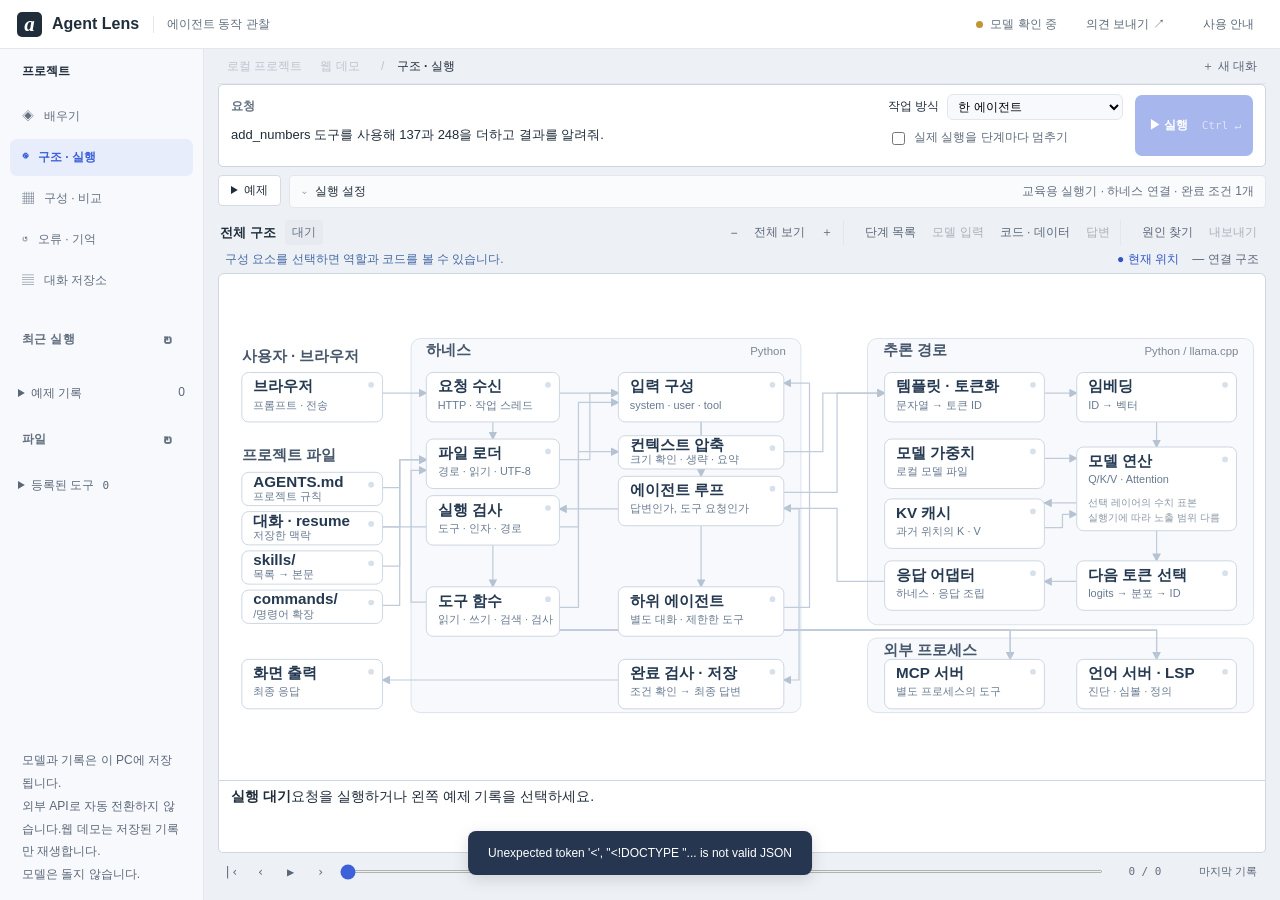
==== commit ad2ba44b: "의견 보내기: 앱과 강의 끝에서 이슈 양식으로 연결, 웹 데모 안내 문구 정정 - 버전과 정해진 화면 이름만 양식에 채운다. 실제 실행 번호와 경로는 넘기지 않는다. - 웹 데모에" ====
--- a/web/index.html
+++ b/web/index.html
@@ -23,6 +23,15 @@
       <div class="connection">
         <i id="statusDot"></i><span id="connection">모델 확인 중</span>
       </div>
+      <a
+        id="feedbackLink"
+        class="quiet feedbacklink"
+        href="https://github.com/paconal888-a11y/LLM-Agent-viewer/issues/new/choose"
+        target="_blank"
+        rel="noopener"
+        title="막힌 곳이나 제안을 GitHub에 공개로 남깁니다"
+        >의견 보내기 ↗</a
+      >
       <button id="help" class="quiet" title="사용 안내와 단축키 (?)">사용 안내</button>
     </header>
     <div id="activityBar" class="activitybar hidden" role="status"></div>
@@ -74,14 +83,18 @@
           <div id="toolList"></div>
         </details>
         <footer>
-          모델과 기록은 이 PC에 저장됩니다.<br />외부 API로 자동 전환하지
-          않습니다.
+          <span class="localonly"
+            >모델과 기록은 이 PC에 저장됩니다.<br />외부 API로 자동 전환하지
+            않습니다.</span
+          ><span class="demoonly"
+            >웹 데모는 저장된 기록만 재생합니다.<br />모델은 돌지 않습니다.</span
+          >
         </footer>
       </aside>
       <main class="main">
         <div class="workspacebar">
           <div class="breadcrumbs">
-            로컬 프로젝트 <span>/</span>
+            <span class="localonly">로컬 프로젝트</span><span class="demoonly">웹 데모</span> <span>/</span>
             <strong id="pageName">구조 · 실행</strong>
           </div>
           <button id="newSession" class="quiet">＋ 새 대화</button>
--- a/workbench.css
+++ b/workbench.css
@@ -644,7 +644,7 @@
   height: 25px;
   min-width: 25px;
   border-radius: 5px;
-  color: #68768b;
+  color: #5b6778;
 }
 .replay button:hover {
   background: #e4e9f2;
--- a/diagram.css
+++ b/diagram.css
@@ -337,7 +337,7 @@
 .message-labels span {
   font-size: 12px;
   background: #edf2f9;
-  color: #5e7695;
+  color: #5b6778;
   padding: 2px 5px;
   border-radius: 3px;
 }
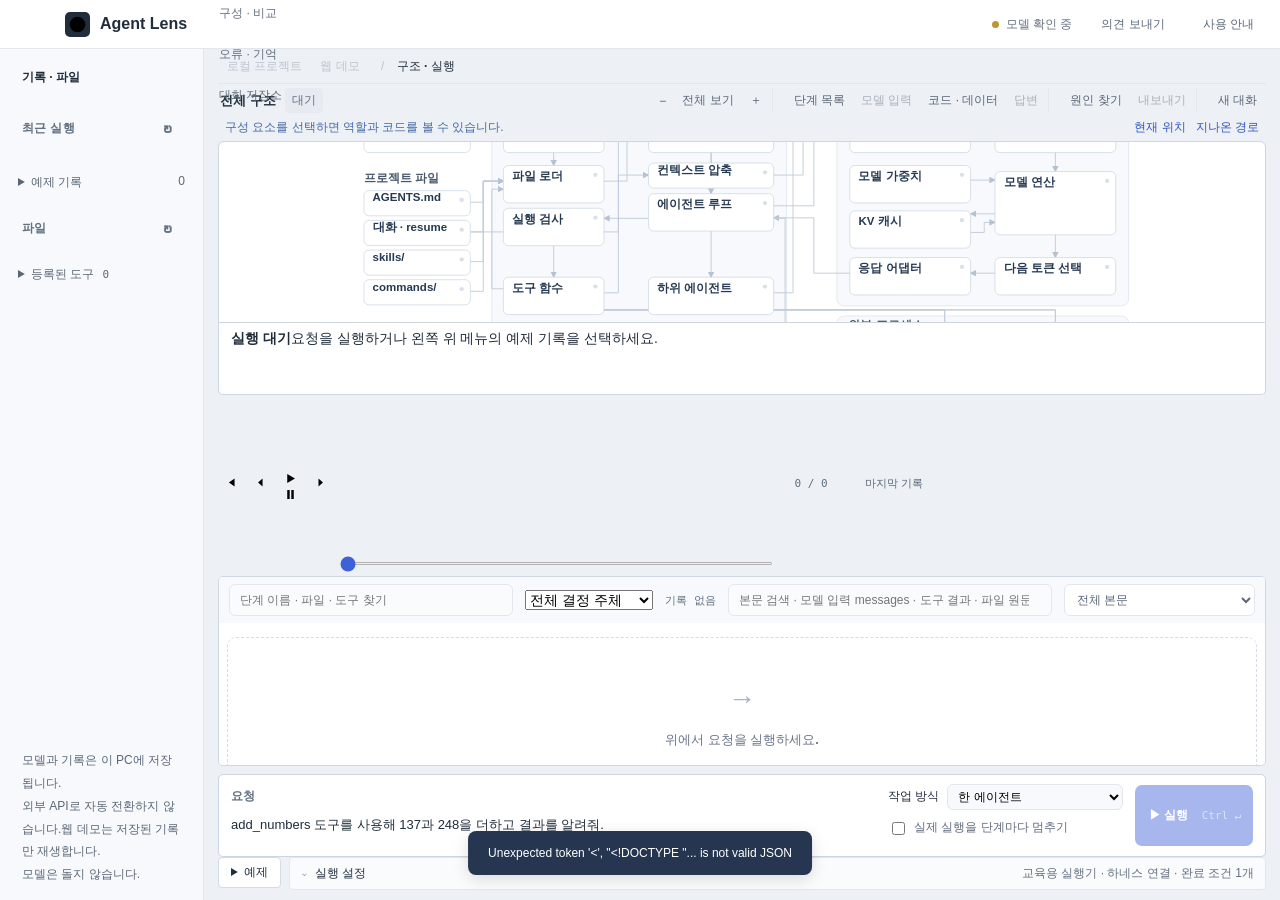
==== commit 50ee7362: "구조도 칸 고정과 화면 개편 - 구조도 칸의 크기를 창 크기로만 정한다. 강의 글, 상세, 단계 목록은 오른쪽 칸 안에서만 변한다. - 어두운 구조도에 현재 위치와 지나온 경로를 " ====
--- a/web/index.html
+++ b/web/index.html
@@ -15,11 +15,25 @@
   </head>
   <body>
     <header class="appbar">
-      <button id="menu" class="icon mobile" aria-label="프로젝트 열기">
-        ☰</button
-      ><a href="/" class="brand"
-        ><span class="brandmark">a</span> Agent Lens <small>에이전트 동작 관찰</small></a
-      >
+      <button id="menu" class="icon" aria-label="기록과 파일 열기" title="기록과 파일">
+        <svg class="glyph" viewBox="0 0 16 16" aria-hidden="true"><path d="M1.5 3.5h13M1.5 8h13M1.5 12.5h13" /></svg>
+      </button>
+      <a href="/" class="brand">
+        <svg class="brandmark" viewBox="0 0 24 24" aria-hidden="true">
+          <circle cx="12" cy="12" r="7.5" />
+          <path d="M12 1v5.5M12 17.5V23M1 12h5.5M17.5 12H23" />
+          <circle class="brandpoint" cx="12" cy="12" r="2.4" />
+        </svg>
+        Agent Lens
+      </a>
+      <nav class="mainnav" aria-label="화면">
+        <button data-view="lessons">배우기</button>
+        <button data-view="journey" class="active">구조 · 실행</button>
+        <button data-view="learn">구성 · 비교</button>
+        <button data-view="feedback">오류 · 기억</button>
+        <button data-view="memory">대화 저장소</button>
+      </nav>
+      <div id="activityBar" class="activitybar hidden" role="status"></div>
       <div class="connection">
         <i id="statusDot"></i><span id="connection">모델 확인 중</span>
       </div>
@@ -30,32 +44,18 @@
         target="_blank"
         rel="noopener"
         title="막힌 곳이나 제안을 GitHub에 공개로 남깁니다"
-        >의견 보내기 ↗</a
+        >의견 보내기</a
       >
       <button id="help" class="quiet" title="사용 안내와 단축키 (?)">사용 안내</button>
     </header>
-    <div id="activityBar" class="activitybar hidden" role="status"></div>
     <div class="layout diagram-layout">
       <aside class="project" id="project">
         <div class="project-title">
-          <strong>프로젝트</strong
-          ><button
-            id="closeProject"
-            class="icon mobile"
-            aria-label="프로젝트 닫기"
-          >
-            ×
+          <strong>기록 · 파일</strong
+          ><button id="closeProject" class="icon" aria-label="기록과 파일 닫기">
+            <svg class="glyph" viewBox="0 0 16 16" aria-hidden="true"><path d="M3 3l10 10M13 3L3 13" /></svg>
           </button>
         </div>
-        <nav class="mainnav">
-          <button data-view="lessons">
-            ◈ <span>배우기</span></button
-          ><button data-view="journey" class="active">
-            ◉ <span>구조 · 실행</span></button
-          ><button data-view="learn">▦ <span>구성 · 비교</span></button>
-          <button data-view="feedback">↺ <span>오류 · 기억</span></button>
-          <button data-view="memory">▤ <span>대화 저장소</span></button>
-        </nav>
         <div class="treeheading">
           최근 실행
           <button
@@ -97,11 +97,122 @@
             <span class="localonly">로컬 프로젝트</span><span class="demoonly">웹 데모</span> <span>/</span>
             <strong id="pageName">구조 · 실행</strong>
           </div>
-          <button id="newSession" class="quiet">＋ 새 대화</button>
         </div>
         <section id="lessonsView" class="view hidden" aria-label="배우기"></section>
         <section id="journeyView" class="view">
           <h1 class="visually-hidden">구조 · 실행</h1>
+          <section class="execution records-open" aria-label="전체 실행 과정">
+            <div class="sectionbar">
+              <h2>전체 구조 <span id="runStatus" class="status">대기</span></h2>
+              <div class="toolgroups">
+                <div class="toolgroup" role="group" aria-label="구조도 배율">
+                  <button id="zoomOut" class="quiet" aria-label="구조도 축소">−</button
+                  ><button id="zoomFit" class="quiet">전체 보기</button
+                  ><button id="zoomIn" class="quiet" aria-label="구조도 확대">＋</button>
+                </div>
+                <div class="toolgroup" role="group" aria-label="기록 보기">
+                  <button id="toggleRecords" class="quiet" title="실행 단계를 시간순 목록으로 펼칩니다">단계 목록</button
+                  ><button id="showInput" class="quiet" disabled title="선택한 시점에 모델이 받은 입력을 봅니다">모델 입력</button
+                  ><button id="openDetail" class="quiet" title="선택한 단계의 데이터와 실행 코드를 봅니다">코드 · 데이터</button
+                  ><button id="showAnswer" class="quiet" disabled>답변</button>
+                </div>
+                <div class="toolgroup" role="group" aria-label="분석">
+                  <button id="openLearning" class="quiet" title="예측 → 증거 확인 → 원인 설명 → 한 조건 수정 → 재검증 순서로 기록을 살펴봅니다">원인 찾기</button
+                  ><button id="export" class="quiet" disabled>내보내기</button>
+                </div>
+                <div class="toolgroup" role="group" aria-label="대화">
+                  <button id="newSession" class="quiet">새 대화</button>
+                </div>
+              </div>
+            </div>
+            <div class="diagram-caption">
+              <span id="diagramLocation"
+                >구성 요소를 선택하면 역할과 코드를 볼 수 있습니다.</span
+              ><label for="agentFocus" class="agentfocuslabel">관찰 대상</label
+              ><select
+                id="agentFocus"
+                class="hidden"
+                aria-label="관찰할 에이전트"
+              ></select
+              ><span class="stagelegend"><b></b>현재 위치<i></i>지나온 경로</span>
+            </div>
+            <div id="architecture" class="architecture"></div>
+            <div id="currentStep" class="currentstep">
+              <strong>실행 대기</strong
+              ><span>요청을 실행하거나 왼쪽 위 메뉴의 예제 기록을 선택하세요.</span>
+            </div>
+            <div class="route" id="route"></div>
+            <div id="connections" class="connections hidden"></div>
+            <div id="agentPanel" class="agentpanel hidden"></div>
+            <div id="controls" class="controls hidden">
+              <span id="controlState"></span>
+              <div>
+                <button id="next" class="secondary">다음 단계 →</button
+                ><button id="continue" class="secondary">계속 실행</button
+                ><button id="stop" class="quiet danger">중지</button>
+              </div>
+            </div>
+            <div class="replay">
+              <button id="first" aria-label="첫 단계"><svg class="glyph" viewBox="0 0 16 16" aria-hidden="true"><path d="M3.5 3v10M13 3 6 8l7 5" /></svg></button
+              ><button id="prev" aria-label="이전 단계"><svg class="glyph" viewBox="0 0 16 16" aria-hidden="true"><path d="M10.5 3 5 8l5.5 5" /></svg></button
+              ><button id="play" aria-label="기록 재생"><svg class="glyph solid when-stopped" viewBox="0 0 16 16" aria-hidden="true"><path d="M4 2.5v11L13.5 8z" /></svg><svg class="glyph solid when-playing" viewBox="0 0 16 16" aria-hidden="true"><path d="M4 2.5h3v11H4zM9 2.5h3v11H9z" /></svg></button
+              ><button id="nextEvent" aria-label="다음 기록"><svg class="glyph" viewBox="0 0 16 16" aria-hidden="true"><path d="M5.5 3 11 8l-5.5 5" /></svg></button
+              ><div class="scrub"><svg id="ribbon" aria-hidden="true"></svg><input
+                id="scrubber"
+                type="range"
+                min="0"
+                max="0"
+                value="0"
+                aria-label="기록 위치"
+              /></div><span id="position">0 / 0</span><button id="live" title="마지막 기록으로 이동합니다. 저장 기록 재생에서는 새 계산이 아닙니다">마지막 기록</button>
+            </div>
+            <div id="contextComposition" class="composition hidden"></div>
+            <div id="planPanel" class="planpanel hidden"></div>
+            <div class="eventtoolbar">
+              <input
+                id="eventSearch"
+                type="search"
+                placeholder="단계 이름 · 파일 · 도구 찾기"
+                aria-label="단계 검색"
+              /><select id="decisionFocus" aria-label="누가 정했는지로 거르기">
+                <option value="">전체 결정 주체</option>
+                <option value="model">모델이 선택</option>
+                <option value="code">코드가 결정</option>
+                <option value="config">설정·파일에서 옴</option>
+                <option value="runtime">실행기·외부 서버</option>
+                <option value="user">사용자 입력</option>
+              </select><span id="eventCount">기록 없음</span
+              ><input
+                id="bodySearch"
+                type="search"
+                placeholder="본문 검색 · 모델 입력 messages · 도구 결과 · 파일 원문"
+                aria-label="본문 검색"
+                title="제목이 아니라 모델 요청 messages·tools, 도구 결과, 파일 원문 안의 문자열을 찾습니다"
+              /><select id="bodySearchKind" aria-label="본문 검색 범위">
+                <option value="">전체 본문</option>
+                <option value="model.request">모델 요청 (messages · tools)</option>
+                <option value="tool.result">도구 결과</option>
+                <option value="file.decode">파일 원문</option>
+                <option value="model.response">모델 응답</option>
+              </select>
+            </div>
+            <div
+              id="bodySearchResults"
+              class="bodysearchresults hidden"
+              aria-live="polite"
+            ></div>
+            <div id="timeline" class="timeline">
+              <div class="empty">
+                <span class="emptyglyph">→</span>
+                <h3>위에서 요청을 실행하세요.</h3>
+                <p>
+                  입력 수신 → 파일 읽기 → 메시지 조립 → 모델 계산 → 도구 실행 →
+                  완료 검사.<br />실제로 거친 단계만 기록됩니다.
+                </p>
+              </div>
+            </div>
+          </section>
+          <aside class="rail" aria-label="설명과 상세">
           <section id="coach" class="coach hidden" aria-label="강의 안내" aria-live="polite"></section>
           <div id="sampleBanner" class="samplebanner hidden"></div>
           <div id="resumeBanner" class="resumebanner hidden" role="status"></div>
@@ -109,7 +220,7 @@
             <header>
               <span>현재 요청</span
               ><button id="editPrompt" class="quiet" title="이 실행의 요청·모드·하네스 구성·완료 조건·생성 설정을 입력란에 복원합니다">
-                이 실행의 입력 · 설정 가져오기 ↗
+                이 실행의 입력 · 설정 불러오기
               </button>
             </header>
             <p id="summaryPrompt"></p>
@@ -274,114 +385,50 @@
               </div>
             </details>
           </div>
-          <section class="execution" aria-label="전체 실행 과정">
-            <div class="sectionbar">
-              <h2>전체 구조 <span id="runStatus" class="status">대기</span></h2>
-              <div class="toolgroups">
-                <div class="toolgroup" role="group" aria-label="구조도 배율">
-                  <button id="zoomOut" class="quiet" aria-label="구조도 축소">−</button
-                  ><button id="zoomFit" class="quiet">전체 보기</button
-                  ><button id="zoomIn" class="quiet" aria-label="구조도 확대">＋</button>
-                </div>
-                <div class="toolgroup" role="group" aria-label="기록 보기">
-                  <button id="toggleRecords" class="quiet" title="실행 단계를 시간순 목록으로 펼칩니다">단계 목록</button
-                  ><button id="showInput" class="quiet" disabled title="선택한 시점에 모델이 받은 입력을 봅니다">모델 입력</button
-                  ><button id="openDetail" class="quiet" title="선택한 단계의 데이터와 실행 코드를 봅니다">코드 · 데이터</button
-                  ><button id="showAnswer" class="quiet" disabled>답변</button>
-                </div>
-                <div class="toolgroup" role="group" aria-label="분석">
-                  <button id="openLearning" class="quiet" title="예측 → 증거 확인 → 원인 설명 → 한 조건 수정 → 재검증 순서로 기록을 살펴봅니다">원인 찾기</button
-                  ><button id="export" class="quiet" disabled>내보내기</button>
-                </div>
-              </div>
-            </div>
-            <div class="diagram-caption">
-              <span id="diagramLocation"
-                >구성 요소를 선택하면 역할과 코드를 볼 수 있습니다.</span
-              ><label for="agentFocus" class="agentfocuslabel">관찰 대상</label
-              ><select
-                id="agentFocus"
-                class="hidden"
-                aria-label="관찰할 에이전트"
-              ></select
-              ><span>● 현재 위치 <i>— 연결 구조</i></span>
-            </div>
-            <div id="architecture" class="architecture"></div>
-            <div id="currentStep" class="currentstep">
-              <strong>실행 대기</strong
-              ><span>요청을 실행하거나 왼쪽 예제 기록을 선택하세요.</span>
-            </div>
-            <div class="route" id="route"></div>
-            <div id="connections" class="connections hidden"></div>
-            <div id="agentPanel" class="agentpanel hidden"></div>
-            <div id="controls" class="controls hidden">
-              <span id="controlState"></span>
-              <div>
-                <button id="next" class="secondary">다음 단계 →</button
-                ><button id="continue" class="secondary">계속 실행</button
-                ><button id="stop" class="quiet danger">중지</button>
-              </div>
-            </div>
-            <div class="replay">
-              <button id="first" aria-label="첫 단계">|‹</button
-              ><button id="prev" aria-label="이전 단계">‹</button
-              ><button id="play" aria-label="기록 재생">▶</button
-              ><button id="nextEvent" aria-label="다음 기록">›</button
-              ><input
-                id="scrubber"
-                type="range"
-                min="0"
-                max="0"
-                value="0"
-                aria-label="기록 위치"
-              /><span id="position">0 / 0</span><button id="live" title="마지막 기록으로 이동합니다. 저장 기록 재생에서는 새 계산이 아닙니다">마지막 기록</button>
-            </div>
-            <div id="contextComposition" class="composition hidden"></div>
-            <div id="planPanel" class="planpanel hidden"></div>
-            <div class="eventtoolbar">
-              <input
-                id="eventSearch"
-                type="search"
-                placeholder="단계 이름 · 파일 · 도구 찾기"
-                aria-label="단계 검색"
-              /><select id="decisionFocus" aria-label="누가 정했는지로 거르기">
-                <option value="">전체 결정 주체</option>
-                <option value="model">모델이 선택</option>
-                <option value="code">코드가 결정</option>
-                <option value="config">설정·파일에서 옴</option>
-                <option value="runtime">실행기·외부 서버</option>
-                <option value="user">사용자 입력</option>
-              </select><span id="eventCount">기록 없음</span
-              ><input
-                id="bodySearch"
-                type="search"
-                placeholder="본문 검색 · 모델 입력 messages · 도구 결과 · 파일 원문"
-                aria-label="본문 검색"
-                title="제목이 아니라 모델 요청 messages·tools, 도구 결과, 파일 원문 안의 문자열을 찾습니다"
-              /><select id="bodySearchKind" aria-label="본문 검색 범위">
-                <option value="">전체 본문</option>
-                <option value="model.request">모델 요청 (messages · tools)</option>
-                <option value="tool.result">도구 결과</option>
-                <option value="file.decode">파일 원문</option>
-                <option value="model.response">모델 응답</option>
-              </select>
-            </div>
-            <div
-              id="bodySearchResults"
-              class="bodysearchresults hidden"
-              aria-live="polite"
-            ></div>
-            <div id="timeline" class="timeline">
-              <div class="empty">
-                <span class="emptyglyph">→</span>
-                <h3>위에서 요청을 실행하세요.</h3>
-                <p>
-                  입력 수신 → 파일 읽기 → 메시지 조립 → 모델 계산 → 도구 실행 →
-                  완료 검사.<br />실제로 거친 단계만 기록됩니다.
-                </p>
-              </div>
-            </div>
-          </section>
+          <aside class="inspector" id="inspector">
+        <div class="inspectbar">
+          <strong>단계 상세</strong><span id="detailIndex"></span
+          ><button id="closeDetail" class="icon" aria-label="단계 상세 닫기">
+            ×
+          </button>
+        </div>
+        <div id="detailEmpty" class="inspectempty">
+          <span>⌖</span>
+          <h3>실행 기록을 선택하세요.</h3>
+          <p>
+            이 단계에서 바뀐 데이터와 실제 실행한 코드 줄을 함께 보여줍니다.
+          </p>
+          <div class="actorlegend">
+            <p><b>H</b> 하네스 · 입력 구성과 실행 제어</p>
+            <p><b>M</b> 모델 · 토큰과 행동 요청 생성</p>
+            <p><b>T</b> 도구 · 실제 작업 수행</p>
+          </div>
+        </div>
+        <div id="detailBody" class="hidden">
+          <div class="detailhead">
+            <span id="detailActor" class="pill"></span>
+            <span id="evidenceKind" class="evidence-kind"></span>
+            <span id="decisionKind" class="decision-kind"></span>
+            <h2 id="detailTitle"></h2>
+            <code id="detailKind"></code>
+            <code id="detailPath" class="storage-path hidden"></code>
+            <p id="detailExplanation"></p>
+            <p id="decisionNote" class="decision-note"></p>
+          </div>
+          <div id="componentNavigator" class="componentnav hidden"></div>
+          <div id="inputLinks" class="inputlinks hidden"></div>
+          <nav class="detailtabs">
+            <button data-detail="change" class="active">데이터 변화</button
+            ><button data-detail="code">실행 코드</button
+            ><button data-detail="input">모델 입력</button
+            ><button data-detail="values">전체 값</button
+            ><button data-detail="learn">원인 찾기</button>
+          </nav>
+          <div id="sourcePeek" class="sourcepeek hidden"></div>
+          <div id="detailContent" class="detailcontent"></div>
+        </div>
+      </aside>
+          </aside>
           <section id="answerPanel" class="answer hidden">
             <div class="sectionbar">
               <h2>최종 응답</h2>
@@ -392,6 +439,7 @@
           </section>
         </section>
         <section id="memoryView" class="view hidden">
+          <p class="demonote demoonly">웹 데모에서는 실행·저장·비교를 할 수 없습니다. 설명과 저장된 기록만 볼 수 있고, 직접 해 보려면 <a href="https://github.com/paconal888-a11y/LLM-Agent-viewer#%EC%8B%9C%EC%9E%91%ED%95%98%EA%B8%B0" target="_blank" rel="noopener">Windows PC에 설치</a>하세요.</p>
           <div class="pageintro">
             <div>
               <h1>대화 저장소</h1>
@@ -402,6 +450,7 @@
           <div id="memoryStorage"></div>
         </section>
         <section id="editorView" class="view hidden">
+          <p class="demonote demoonly">웹 데모에서는 실행·저장·비교를 할 수 없습니다. 설명과 저장된 기록만 볼 수 있고, 직접 해 보려면 <a href="https://github.com/paconal888-a11y/LLM-Agent-viewer#%EC%8B%9C%EC%9E%91%ED%95%98%EA%B8%B0" target="_blank" rel="noopener">Windows PC에 설치</a>하세요.</p>
           <div class="pageintro">
             <div>
               <p class="eyebrow" id="editorKind">PROJECT FILE</p>
@@ -437,6 +486,7 @@
           </p>
         </section>
         <section id="feedbackView" class="view hidden">
+          <p class="demonote demoonly">웹 데모에서는 실행·저장·비교를 할 수 없습니다. 설명과 저장된 기록만 볼 수 있고, 직접 해 보려면 <a href="https://github.com/paconal888-a11y/LLM-Agent-viewer#%EC%8B%9C%EC%9E%91%ED%95%98%EA%B8%B0" target="_blank" rel="noopener">Windows PC에 설치</a>하세요.</p>
           <div class="pageintro">
             <div>
               <p class="eyebrow">ERROR → FEEDBACK → NEXT CALL</p>
@@ -472,10 +522,11 @@
           </div>
         </section>
         <section id="learnView" class="view hidden">
+          <p class="demonote demoonly">웹 데모에서는 실행·저장·비교를 할 수 없습니다. 설명과 저장된 기록만 볼 수 있고, 직접 해 보려면 <a href="https://github.com/paconal888-a11y/LLM-Agent-viewer#%EC%8B%9C%EC%9E%91%ED%95%98%EA%B8%B0" target="_blank" rel="noopener">Windows PC에 설치</a>하세요.</p>
           <div class="pageintro">
             <div>
               <p class="eyebrow">READ · CHANGE · RUN</p>
-              <h1>구성 설명</h1>
+              <h1>구성 · 비교</h1>
               <p>
                 각 요소의 역할을 읽고, 파일을 바꾼 뒤 실행 기록으로 확인하세요.
               </p>
@@ -577,49 +628,6 @@
           </section>
         </section>
       </main>
-      <aside class="inspector" id="inspector">
-        <div class="inspectbar">
-          <strong>단계 상세</strong><span id="detailIndex"></span
-          ><button id="closeDetail" class="icon" aria-label="단계 상세 닫기">
-            ×
-          </button>
-        </div>
-        <div id="detailEmpty" class="inspectempty">
-          <span>⌖</span>
-          <h3>실행 기록을 선택하세요.</h3>
-          <p>
-            이 단계에서 바뀐 데이터와 실제 실행한 코드 줄을 함께 보여줍니다.
-          </p>
-          <div class="actorlegend">
-            <p><b>H</b> 하네스 · 입력 구성과 실행 제어</p>
-            <p><b>M</b> 모델 · 토큰과 행동 요청 생성</p>
-            <p><b>T</b> 도구 · 실제 작업 수행</p>
-          </div>
-        </div>
-        <div id="detailBody" class="hidden">
-          <div class="detailhead">
-            <span id="detailActor" class="pill"></span>
-            <span id="evidenceKind" class="evidence-kind"></span>
-            <span id="decisionKind" class="decision-kind"></span>
-            <h2 id="detailTitle"></h2>
-            <code id="detailKind"></code>
-            <code id="detailPath" class="storage-path hidden"></code>
-            <p id="detailExplanation"></p>
-            <p id="decisionNote" class="decision-note"></p>
-          </div>
-          <div id="componentNavigator" class="componentnav hidden"></div>
-          <div id="inputLinks" class="inputlinks hidden"></div>
-          <nav class="detailtabs">
-            <button data-detail="change" class="active">데이터 변화</button
-            ><button data-detail="code">실행 코드</button
-            ><button data-detail="input">모델 입력</button
-            ><button data-detail="values">전체 값</button
-            ><button data-detail="learn">원인 찾기</button>
-          </nav>
-          <div id="sourcePeek" class="sourcepeek hidden"></div>
-          <div id="detailContent" class="detailcontent"></div>
-        </div>
-      </aside>
     </div>
     <dialog id="guide">
       <div class="dialogbar">
@@ -630,16 +638,17 @@
         이 앱은 프롬프트가 실제 행동으로 이어지는 과정을 기록합니다. 모델의
         숨겨진 생각을 읽는 기능은 아닙니다.
       </p>
+      <p class="demoonly">웹 데모는 저장된 기록을 재생합니다. 실행·저장·비교는 Windows PC에 설치한 앱에서만 됩니다.</p>
       <ol>
         <li>
           <strong>배우기</strong> — 실제 기록을 단계별로 따라가는 강의입니다.
           모델을 설치하지 않아도 볼 수 있습니다.
         </li>
         <li>
-          <strong>기록 보기</strong> — 왼쪽 예제 기록을 직접 재생할 수도 있습니다.
+          <strong>기록 보기</strong> — 왼쪽 위 메뉴의 예제 기록을 직접 재생할 수도 있습니다.
           저장 기록과 지금 실행하는 계산을 구분해 표시합니다.
         </li>
-        <li>
+        <li class="localonly">
           <strong>실행</strong> — 예제를 선택하고 실행하세요. 하네스가 실제
           파일을 읽고 로컬 모델을 호출합니다.
         </li>
@@ -647,20 +656,20 @@
           <strong>따라가기</strong> — 단계나 재생 막대를 선택하세요.
           데이터·파일·코드가 같은 시점을 가리킵니다.
         </li>
-        <li>
+        <li class="localonly">
           <strong>멈추기</strong> — 실행 전에 단계 정지를 켜세요. 교육용은 실제
           forward 내부 관찰 지점에서도 멈춥니다. 빠른 실행기는 하네스 쪽에서
           멈춥니다.
         </li>
-        <li>
-          <strong>바꾸기</strong> — 왼쪽 파일을 열어 수정·검사·저장하세요. 다음
+        <li class="localonly">
+          <strong>바꾸기</strong> — 메뉴의 파일을 열어 수정·검사·저장하세요. 다음
           실행에서 변경을 확인할 수 있습니다.
         </li>
-        <li>
-          <strong>비교</strong> — 구성 설명의 비교 실험에서 실제 호출 수·입력
+        <li class="localonly">
+          <strong>비교</strong> — 구성 · 비교의 비교 실험에서 실제 호출 수·입력
           토큰·계산 시간을 확인하세요.
         </li>
-        <li>
+        <li class="localonly">
           <strong>모드</strong> — 작업 방식을 바꿔 지침·권한·예산·대화 분리의
           차이를 확인하세요. 구조도 위 에이전트 선택은 해당 대화의 마지막
           기록으로 이동합니다.
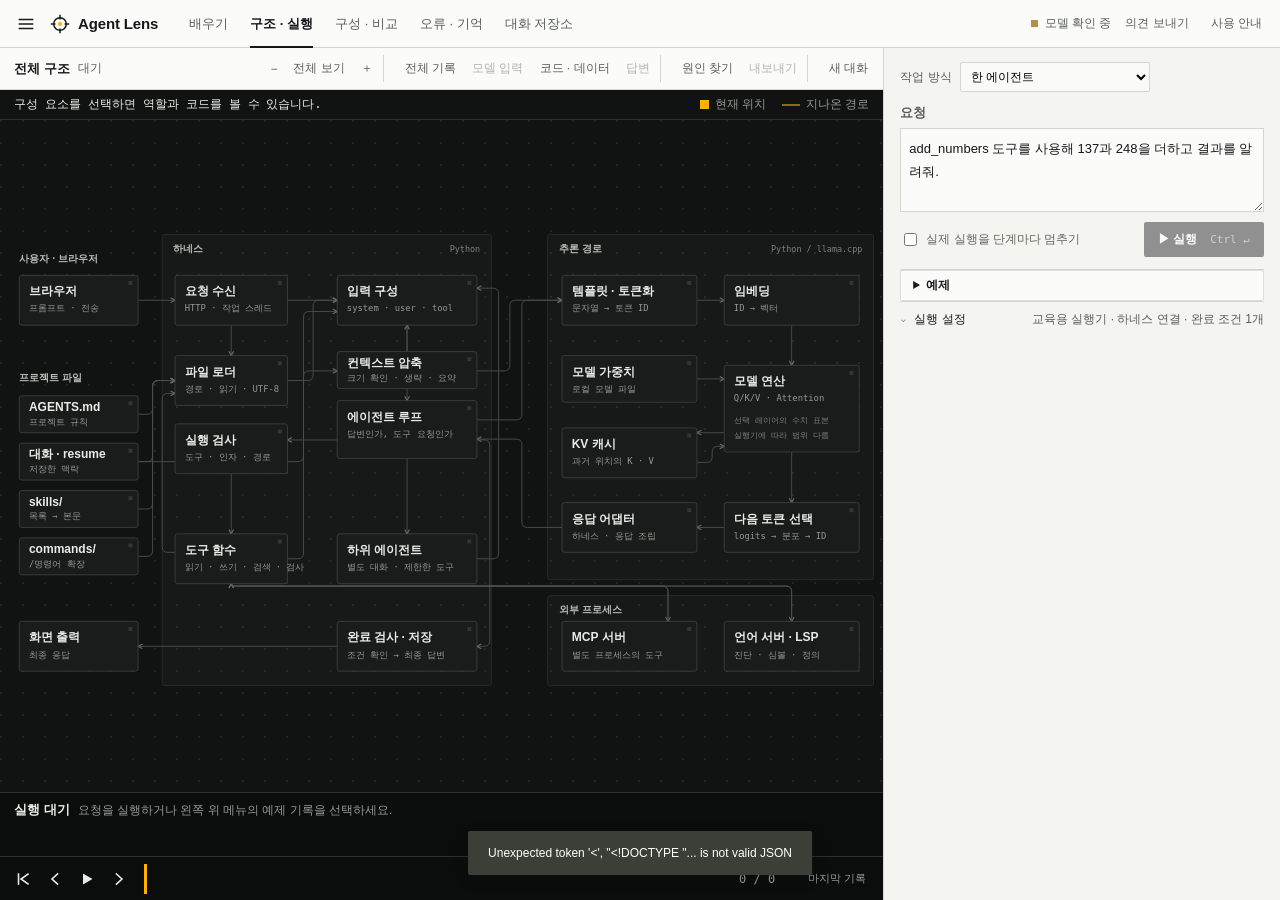
==== commit c800a80b: "장면 보기: 실행을 사람이 따라갈 단위로 묶어 먼저 보여 줌 - 기록을 요청·입력 조립·모델 호출·도구 실행·완료 판정 같은 장면으로 나눈다. 문장은 기록 값으로 코드가 만든다. " ====
--- a/web/index.html
+++ b/web/index.html
@@ -11,6 +11,7 @@
     <script src="/architecture.js" defer></script>
     <script src="/inspection.js" defer></script>
     <script src="/lessons.js" defer></script>
+    <script src="/story.js" defer></script>
     <script src="/workbench.js" defer></script>
   </head>
   <body>
@@ -101,7 +102,7 @@
         <section id="lessonsView" class="view hidden" aria-label="배우기"></section>
         <section id="journeyView" class="view">
           <h1 class="visually-hidden">구조 · 실행</h1>
-          <section class="execution records-open" aria-label="전체 실행 과정">
+          <section class="execution" aria-label="전체 실행 과정">
             <div class="sectionbar">
               <h2>전체 구조 <span id="runStatus" class="status">대기</span></h2>
               <div class="toolgroups">
@@ -111,7 +112,7 @@
                   ><button id="zoomIn" class="quiet" aria-label="구조도 확대">＋</button>
                 </div>
                 <div class="toolgroup" role="group" aria-label="기록 보기">
-                  <button id="toggleRecords" class="quiet" title="실행 단계를 시간순 목록으로 펼칩니다">단계 목록</button
+                  <button id="toggleRecords" class="quiet" aria-pressed="false" title="코드가 남긴 기록을 시간순으로 모두 봅니다">전체 기록</button
                   ><button id="showInput" class="quiet" disabled title="선택한 시점에 모델이 받은 입력을 봅니다">모델 입력</button
                   ><button id="openDetail" class="quiet" title="선택한 단계의 데이터와 실행 코드를 봅니다">코드 · 데이터</button
                   ><button id="showAnswer" class="quiet" disabled>답변</button>
@@ -153,10 +154,10 @@
               </div>
             </div>
             <div class="replay">
-              <button id="first" aria-label="첫 단계"><svg class="glyph" viewBox="0 0 16 16" aria-hidden="true"><path d="M3.5 3v10M13 3 6 8l7 5" /></svg></button
-              ><button id="prev" aria-label="이전 단계"><svg class="glyph" viewBox="0 0 16 16" aria-hidden="true"><path d="M10.5 3 5 8l5.5 5" /></svg></button
+              <button id="first" aria-label="처음으로"><svg class="glyph" viewBox="0 0 16 16" aria-hidden="true"><path d="M3.5 3v10M13 3 6 8l7 5" /></svg></button
+              ><button id="prev" aria-label="이전"><svg class="glyph" viewBox="0 0 16 16" aria-hidden="true"><path d="M10.5 3 5 8l5.5 5" /></svg></button
               ><button id="play" aria-label="기록 재생"><svg class="glyph solid when-stopped" viewBox="0 0 16 16" aria-hidden="true"><path d="M4 2.5v11L13.5 8z" /></svg><svg class="glyph solid when-playing" viewBox="0 0 16 16" aria-hidden="true"><path d="M4 2.5h3v11H4zM9 2.5h3v11H9z" /></svg></button
-              ><button id="nextEvent" aria-label="다음 기록"><svg class="glyph" viewBox="0 0 16 16" aria-hidden="true"><path d="M5.5 3 11 8l-5.5 5" /></svg></button
+              ><button id="nextEvent" aria-label="다음"><svg class="glyph" viewBox="0 0 16 16" aria-hidden="true"><path d="M5.5 3 11 8l-5.5 5" /></svg></button
               ><div class="scrub"><svg id="ribbon" aria-hidden="true"></svg><input
                 id="scrubber"
                 type="range"
@@ -385,6 +386,7 @@
               </div>
             </details>
           </div>
+          <section id="story" class="story hidden" aria-label="실행 장면"></section>
           <aside class="inspector" id="inspector">
         <div class="inspectbar">
           <strong>단계 상세</strong><span id="detailIndex"></span
@@ -653,8 +655,8 @@
           파일을 읽고 로컬 모델을 호출합니다.
         </li>
         <li>
-          <strong>따라가기</strong> — 단계나 재생 막대를 선택하세요.
-          데이터·파일·코드가 같은 시점을 가리킵니다.
+          <strong>따라가기</strong> — 오른쪽의 장면을 고르거나 재생하세요.
+          세부는 장면을 펼치거나 <strong>전체 기록</strong>에서 봅니다.
         </li>
         <li class="localonly">
           <strong>멈추기</strong> — 실행 전에 단계 정지를 켜세요. 교육용은 실제
--- a/workbench.css
+++ b/workbench.css
@@ -1,15 +1,28 @@
 @charset "UTF-8";
 :root {
-  --bg: #f4f5f7;
-  --paper: #fff;
-  --ink: #202832;
-  --muted: #5b6778;
-  --line: #e3e7ed;
-  --blue: #3d61d8;
-  --soft: #edf1ff;
-  --green: #1d7058;
-  --mono: Consolas, "Cascadia Code", monospace;
-  font-family: "Segoe UI", "Malgun Gothic", sans-serif;
+  /* 틀과 읽는 칸 */
+  --bg: #e8e9e5;
+  --paper: #fbfbf9;
+  --panel: #f4f4f1;
+  --soft: #ecede8;
+  --ink: #16181a;
+  --muted: #5a5f5c;
+  --line: #d4d6d0;
+  --accent: #16181a;
+  --green: #1f6b50;
+  /* 구조도 화면 */
+  --stage: #101312;
+  --stage-2: #0b0d0c;
+  --stage-line: #2b302d;
+  --stage-ink: #e9ece6;
+  --stage-muted: #939a93;
+  --signal: #ffb000;
+  --signal-dim: #8d6a17;
+  --signal-ink: #8a5200;
+  --mono: "JetBrains Mono", "Cascadia Mono", "Cascadia Code", "SF Mono", Menlo, Consolas, "Malgun Gothic", "Apple SD Gothic Neo", "Noto Sans KR", monospace;
+  font-family:
+    "Pretendard Variable", Pretendard, -apple-system, BlinkMacSystemFont, "Segoe UI Variable Text", "Segoe UI",
+    "Apple SD Gothic Neo", "Noto Sans KR", "Malgun Gothic", sans-serif;
   color: var(--ink);
   background: var(--bg);
   font-size: 13px;
@@ -41,11 +54,11 @@
 input:focus-visible,
 textarea:focus-visible,
 summary:focus-visible {
-  outline: 2px solid var(--blue);
+  outline: 2px solid var(--accent);
   outline-offset: 3px;
 }
 a {
-  color: var(--blue);
+  color: var(--accent);
   text-decoration: none;
 }
 h1,
@@ -81,7 +94,7 @@
   gap: 20px;
   padding: 0 24px;
   border-bottom: 1px solid var(--line);
-  background: white;
+  background: var(--paper);
   position: sticky;
   top: 0;
   z-index: 20;
@@ -102,7 +115,7 @@
   place-items: center;
   width: 29px;
   height: 29px;
-  border-radius: 8px;
+  border-radius: 2px;
   font-size: 24px;
   font-family: Georgia, serif;
   font-style: italic;
@@ -127,7 +140,7 @@
   width: 7px;
   height: 7px;
   border-radius: 50%;
-  background: #c09538;
+  background: #b29046;
 }
 .connection i.ready {
   background: var(--green);
@@ -144,7 +157,7 @@
   top: 61px;
   height: calc(100vh - 61px);
   overflow: auto;
-  background: #f9fafc;
+  background: #fbfbfa;
   border-right: 1px solid var(--line);
   padding: 20px 12px 14px;
   display: flex;
@@ -169,13 +182,13 @@
   gap: 10px;
   text-align: left;
   padding: 10px 12px;
-  border-radius: 7px;
+  border-radius: 2px;
   color: var(--muted);
   font-size: 13px;
 }
 .mainnav button.active {
-  background: #e8edfc;
-  color: var(--blue);
+  background: #f2f3f1;
+  color: var(--accent);
   font-weight: 650;
 }
 .treeheading {
@@ -192,11 +205,11 @@
   font-size: 18px;
   width: 28px;
   height: 28px;
-  border-radius: 6px;
+  border-radius: 2px;
 }
 .icon:hover,
 .quiet:hover {
-  background: #e9edf5;
+  background: #eff0ee;
 }
 .filetree details {
   margin: 4px 0 8px;
@@ -205,7 +218,7 @@
   font-size: 12px;
   padding: 8px 10px;
   cursor: pointer;
-  color: #4b5668;
+  color: #5c6053;
 }
 .filetree button {
   display: flex;
@@ -225,20 +238,20 @@
 }
 .filetree button i {
   font-style: normal;
-  color: #5b6778;
+  color: #63685a;
   font: 11px var(--mono);
   flex-shrink: 0;
 }
 .filetree button:hover {
-  background: #eef1f6;
+  background: #f2f3f1;
 }
 .filetree button.selected {
-  background: #e8edfc;
-  color: var(--blue);
-  border-color: var(--blue);
+  background: #f2f3f1;
+  color: var(--accent);
+  border-color: var(--accent);
 }
 .filetree button.hit {
-  background: #e7f3ee;
+  background: #e8f2ee;
   color: var(--green);
   border-color: var(--green);
 }
@@ -255,13 +268,13 @@
   display: block;
   width: 100%;
   padding: 8px;
-  border-radius: 6px;
+  border-radius: 2px;
   text-align: left;
   font-size: 12px;
   line-height: 1.6;
 }
 .history button:hover {
-  background: #e9edf5;
+  background: #eff0ee;
 }
 .history button small {
   display: block;
@@ -272,7 +285,7 @@
   margin-top: auto;
   padding: 20px 12px 0;
   font-size: 12px;
-  color: #5b6778;
+  color: #63685a;
   line-height: 1.9;
 }
 .main {
@@ -293,7 +306,7 @@
 }
 .breadcrumbs span {
   padding: 0 9px;
-  color: #bdc5d0;
+  color: #c8cac3;
 }
 .breadcrumbs strong {
   font-weight: 550;
@@ -301,12 +314,12 @@
 }
 .quiet {
   padding: 7px 9px;
-  border-radius: 6px;
-  color: #5b6778;
+  border-radius: 2px;
+  color: #63685a;
   font-size: 12px;
 }
 .danger {
-  color: #b74045 !important;
+  color: #ab4c50 !important;
 }
 .pageintro {
   display: flex;
@@ -333,16 +346,15 @@
   padding: 5px 8px;
   white-space: nowrap;
   border: 1px solid var(--line);
-  border-radius: 5px;
-  font-size: 12px;
-  color: var(--muted);
-  background: white;
+  border-radius: 2px;
+  font-size: 12px;
+  color: var(--muted);
+  background: var(--paper);
 }
 .composer {
-  border: 1px solid #cdd5e4;
-  border-radius: 12px;
-  background: white;
-  box-shadow: 0 3px 8px #223b6504;
+  border: 1px solid #d9dbd6;
+  border-radius: 2px;
+  background: var(--paper);
   padding: 16px;
 }
 .composer > label {
@@ -366,17 +378,17 @@
   outline: 0;
 }
 .composer:focus-within {
-  border-color: #7590e4;
-  box-shadow: 0 0 0 3px #3d61d80b;
+  border-color: #aeb2a7;
+  box-shadow: 0 0 0 3px #4e52470b;
 }
 .draftinfo {
   font-size: 12px;
-  color: #5b6778;
+  color: #63685a;
   margin: 2px 0 12px;
   line-height: 1.6;
 }
 .composer-bottom {
-  border-top: 1px solid #edf0f5;
+  border-top: 1px solid #f1f2f0;
   padding-top: 12px;
   display: flex;
   align-items: center;
@@ -388,23 +400,23 @@
   align-items: center;
   gap: 6px;
   font-size: 12px;
-  color: #5f6a7c;
+  color: #63685a;
   line-height: 1.6;
 }
 .check input {
-  accent-color: var(--blue);
+  accent-color: var(--accent);
 }
 .primary {
-  background: var(--blue);
-  color: #fff;
-  border-radius: 7px;
+  background: var(--accent);
+  color: #ffffff;
+  border-radius: 2px;
   padding: 9px 14px;
   font-weight: 600;
   font-size: 12px;
   white-space: nowrap;
 }
 .primary:hover {
-  background: #3153c4;
+  background: #45483f;
 }
 .primary kbd {
   font: 11px var(--mono);
@@ -412,9 +424,9 @@
   margin-left: 10px;
 }
 .secondary {
-  background: white;
-  border: 1px solid #d7dde7;
-  border-radius: 6px;
+  background: var(--paper);
+  border: 1px solid #e0e1dd;
+  border-radius: 2px;
   padding: 7px 10px;
   font-size: 12px;
   white-space: nowrap;
@@ -433,20 +445,20 @@
 }
 .examples button {
   font-size: 12px;
-  background: #fff;
+  background: var(--paper);
   border: 1px solid var(--line);
   padding: 5px 8px;
-  border-radius: 5px;
-  color: #626f82;
+  border-radius: 2px;
+  color: #63685a;
 }
 .examples button:hover {
-  border-color: #9baee9;
-  color: var(--blue);
+  border-color: #c3c6be;
+  color: var(--accent);
 }
 .configuration {
-  background: #fafbfd;
+  background: #fcfcfb;
   border: 1px solid var(--line);
-  border-radius: 8px;
+  border-radius: 2px;
   margin-bottom: 26px;
 }
 .configuration summary {
@@ -476,13 +488,13 @@
   flex-direction: column;
   gap: 6px;
   font-size: 12px;
-  color: #5f6a7c;
+  color: #63685a;
 }
 .field select,
 .field input {
-  border: 1px solid #d5dce7;
-  border-radius: 6px;
-  background: white;
+  border: 1px solid #dfe0dc;
+  border-radius: 2px;
+  background: var(--paper);
   color: var(--ink);
   padding: 8px;
   min-width: 0;
@@ -536,30 +548,30 @@
   font-weight: 500;
   color: var(--muted);
   padding: 4px 7px;
-  border-radius: 4px;
-  background: #e7ebf1;
+  border-radius: 2px;
+  background: #ecedeb;
 }
 .status.running,
 .status.paused {
-  color: var(--blue);
-  background: #e8edfc;
+  color: var(--accent);
+  background: #f2f3f1;
 }
 .status.completed {
-  background: #e6f3ed;
+  background: #e7f2ed;
   color: var(--green);
 }
 .status.failed {
-  background: #fae9e9;
-  color: #ab3e46;
+  background: #f8ebeb;
+  color: #a0494f;
 }
 .route {
   display: grid;
   grid-template-columns: repeat(7, minmax(0, 1fr));
   gap: 0;
   padding: 15px 10px;
-  background: white;
+  background: var(--paper);
   border: 1px solid var(--line);
-  border-radius: 10px;
+  border-radius: 2px;
 }
 .routenode {
   min-width: 0;
@@ -569,7 +581,7 @@
   align-items: center;
   gap: 7px;
   font-size: 12px;
-  color: #5b6778;
+  color: #63685a;
   padding: 0 1px;
 }
 .routenode:not(:last-child):after {
@@ -586,33 +598,33 @@
   place-items: center;
   width: 25px;
   height: 25px;
-  border: 1px solid #e4e8ef;
-  border-radius: 7px;
-  font: 11px var(--mono);
-  background: #f9fafc;
+  border: 1px solid #eaebe8;
+  border-radius: 2px;
+  font: 11px var(--mono);
+  background: #fbfbfa;
 }
 .routenode.seen {
-  color: #657491;
+  color: #63685a;
 }
 .routenode.seen b {
-  background: #edf1fc;
-  border-color: #d4dcf6;
-  color: var(--blue);
+  background: #f5f5f4;
+  border-color: #e6e7e3;
+  color: var(--accent);
 }
 .routenode.current {
-  color: var(--blue);
+  color: var(--accent);
   font-weight: 700;
 }
 .routenode.current b {
-  background: var(--blue);
-  border-color: var(--blue);
+  background: var(--accent);
+  border-color: var(--accent);
   color: white;
-  box-shadow: 0 0 0 4px #e8edfc;
+  box-shadow: 0 0 0 4px #f2f3f1;
 }
 .routenode small {
   font: 11px var(--mono);
   height: 10px;
-  color: #5b6778;
+  color: #63685a;
 }
 .controls {
   display: flex;
@@ -620,14 +632,14 @@
   justify-content: space-between;
   margin-top: 12px;
   padding: 9px 11px;
-  border: 1px solid #d4dff9;
-  background: #edf2ff;
-  border-radius: 7px;
+  border: 1px solid #e7e8e5;
+  background: #f6f7f5;
+  border-radius: 2px;
   gap: 8px;
 }
 .controls > span {
   font-size: 12px;
-  color: var(--blue);
+  color: var(--accent);
 }
 .controls > div {
   display: flex;
@@ -643,11 +655,11 @@
   font: 14px var(--mono);
   height: 25px;
   min-width: 25px;
-  border-radius: 5px;
-  color: #5b6778;
+  border-radius: 2px;
+  color: #63685a;
 }
 .replay button:hover {
-  background: #e4e9f2;
+  background: #ebecea;
 }
 .replay button:last-child {
   font:
@@ -662,7 +674,7 @@
 .replay input {
   width: 100%;
   min-width: 35px;
-  accent-color: var(--blue);
+  accent-color: var(--accent);
   height: 3px;
 }
 .replay span {
@@ -674,28 +686,28 @@
 }
 .composition {
   padding: 10px 12px;
-  background: #fff;
+  background: var(--paper);
   border: 1px solid var(--line);
-  border-radius: 7px;
+  border-radius: 2px;
   margin-bottom: 12px;
 }
 .composition header {
   display: flex;
   justify-content: space-between;
   font-size: 12px;
-  color: #5b6778;
+  color: #63685a;
   margin-bottom: 8px;
 }
 .stackbar {
   height: 10px;
   display: flex;
   overflow: hidden;
-  border-radius: 3px;
+  border-radius: 2px;
   gap: 2px;
 }
 .stackbar button {
   min-width: 3px;
-  background: var(--blue);
+  background: var(--accent);
   padding: 0;
 }
 .stacklegend {
@@ -723,8 +735,8 @@
   width: 66%;
   padding: 8px 10px;
   border: 1px solid var(--line);
-  background: #fafbfd;
-  border-radius: 6px;
+  background: #fcfcfb;
+  border-radius: 2px;
   font-size: 12px;
 }
 .eventtoolbar > span {
@@ -752,7 +764,7 @@
 .chapter > summary:before {
   content: "›";
   font-size: 14px;
-  color: #5b6778;
+  color: #63685a;
   width: 10px;
 }
 .chapter[open] > summary:before {
@@ -760,9 +772,9 @@
 }
 .chapter > summary .chaptericon {
   font: 11px var(--mono);
-  background: #e7ebf2;
-  color: #5b6778;
-  border-radius: 5px;
+  background: #edeeeb;
+  color: #63685a;
+  border-radius: 2px;
   padding: 5px;
 }
 .chapter > summary small {
@@ -772,7 +784,7 @@
   color: var(--muted);
 }
 .chapterbody {
-  border-left: 1px solid #dce2ec;
+  border-left: 1px solid #e5e6e2;
   margin-left: 19px;
   padding-left: 12px;
 }
@@ -783,20 +795,19 @@
   align-items: center;
   text-align: left;
   border: 1px solid transparent;
-  border-radius: 7px;
+  border-radius: 2px;
   margin: 3px 0;
   padding: 9px 10px;
   gap: 9px;
   min-width: 0;
 }
 .event:hover {
-  background: white;
+  background: var(--paper);
   border-color: var(--line);
 }
 .event.selected {
-  background: #fff;
-  border-color: #bac9f4;
-  box-shadow: 0 2px 5px #324d8905;
+  background: var(--paper);
+  border-color: #d8dad4;
 }
 .event.selected:before {
   content: "";
@@ -804,7 +815,7 @@
   left: -16px;
   width: 5px;
   height: 5px;
-  background: var(--blue);
+  background: var(--accent);
   border: 2px solid var(--bg);
   border-radius: 50%;
   box-sizing: content-box;
@@ -816,21 +827,21 @@
   width: 21px;
   height: 21px;
   border: 1px solid var(--line);
-  background: #fff;
-  border-radius: 5px;
+  background: var(--paper);
+  border-radius: 2px;
   display: grid;
   place-items: center;
   font: 11px var(--mono);
   flex-shrink: 0;
-  color: #5b6778;
+  color: #63685a;
 }
 .event .actor.llm {
-  color: var(--blue);
-  background: #edf1ff;
+  color: var(--accent);
+  background: #f6f7f5;
 }
 .event .actor.tool {
   color: var(--green);
-  background: #ebf5ef;
+  background: #ecf4ef;
 }
 .event .eventtext {
   flex: 1;
@@ -846,7 +857,7 @@
 .event .eventsub {
   display: block;
   font: 11px var(--mono);
-  color: #5b6778;
+  color: #63685a;
   margin-top: 3px;
   overflow: hidden;
   white-space: nowrap;
@@ -854,37 +865,37 @@
   max-width: 100%;
 }
 .event .eventid {
-  color: #5b6778;
+  color: #63685a;
   font: 11px var(--mono);
   flex-shrink: 0;
 }
 /* 실패·경고 기록: 통과 기록과 같은 모양이면 완료 검사 실패가 보이지 않는다. */
 .event.status-error {
-  background: #fff4f2;
-  border-left: 3px solid #c0493a;
+  background: #fef5f3;
+  border-left: 3px solid #b35347;
 }
 .event.status-warning {
-  background: #fff9ec;
-  border-left: 3px solid #b8862b;
+  background: #fdf8ee;
+  border-left: 3px solid #aa8239;
 }
 .event .statusmark {
   display: inline-block;
   margin-left: 6px;
   padding: 0 5px;
-  border-radius: 3px;
+  border-radius: 2px;
   font-size: 12px;
   line-height: 16px;
   font-weight: 600;
   font-style: normal;
-  color: #fff;
-  background: #c0493a;
+  color: #ffffff;
+  background: #b35347;
   vertical-align: 1px;
 }
 .event.status-warning .statusmark {
-  background: #b8862b;
+  background: #aa8239;
 }
 .chapter.has-error > summary small {
-  color: #a83c2e;
+  color: #9c453a;
   font-weight: 600;
 }
 /* 실행 오류 한 화면 요약 */
@@ -899,13 +910,13 @@
   gap: 8px;
   align-items: start;
   padding: 7px 9px;
-  background: #fff;
+  background: var(--paper);
   border: 1px solid var(--line);
-  border-radius: 6px;
+  border-radius: 2px;
   font-size: 12px;
 }
 .diagnosis .diagrow span {
-  color: #5b6778;
+  color: #63685a;
 }
 .diagnosis .diagrow strong {
   font-weight: 550;
@@ -936,7 +947,7 @@
   font-weight: 600;
 }
 .trialtable tbody th {
-  color: #5b6778;
+  color: #63685a;
 }
 .diagheadline {
   font-size: 13px;
@@ -946,8 +957,8 @@
 }
 .diaglayer {
   border: 1px solid var(--line);
-  border-radius: 5px;
-  background: #fff;
+  border-radius: 2px;
+  background: var(--paper);
 }
 .diaglayer > summary {
   display: flex;
@@ -960,28 +971,28 @@
 .diaglayer > summary em {
   font-style: normal;
   font-size: 12px;
-  color: #fff;
-  background: #2f55c7;
-  border-radius: 3px;
+  color: #ffffff;
+  background: #45483f;
+  border-radius: 2px;
   padding: 1px 6px;
 }
 .diaglayer > summary span {
   margin-left: auto;
   font-size: 12px;
-  color: #5b6778;
+  color: #63685a;
 }
 .diaglayer[data-status="issue"] {
-  border-color: #c98a8a;
+  border-color: #c39090;
 }
 .diaglayer[data-status="issue"] > summary span {
-  color: #a32d2d;
+  color: #973939;
   font-weight: 600;
 }
 .diaglayer[data-status="attention"] > summary span {
-  color: #7a5620;
+  color: #715429;
 }
 .diaglayer[data-status="clear"] > summary span {
-  color: #2f6b58;
+  color: #356556;
 }
 .diaglayer .diagrow {
   border: 0;
@@ -989,10 +1000,10 @@
   border-radius: 0;
 }
 .diaglayer .diagrow[data-result="fail"] span {
-  color: #a32d2d;
+  color: #973939;
 }
 .diaglayer .diagrow[data-result="warn"] span {
-  color: #7a5620;
+  color: #715429;
 }
 .diagscope {
   font-size: 12px;
@@ -1008,13 +1019,13 @@
 }
 .diagraw > summary {
   cursor: pointer;
-  color: #5b6778;
+  color: #63685a;
 }
 .tokenstep {
   margin: 5px 0;
-  background: #fff;
+  background: var(--paper);
   border: 1px solid var(--line);
-  border-radius: 7px;
+  border-radius: 2px;
   overflow: hidden;
 }
 .tokenstep > summary {
@@ -1028,16 +1039,16 @@
 }
 .tokenstep > summary:before {
   content: "+";
-  color: #8e9aab;
+  color: #737868;
   font: 11px var(--mono);
 }
 .tokenstep[open] > summary:before {
   content: "−";
 }
 .tokenstep summary code {
-  background: #eef2fc;
-  border-radius: 4px;
-  color: var(--blue);
+  background: #f5f6f4;
+  border-radius: 2px;
+  color: var(--accent);
   padding: 4px 6px;
   font-size: 12px;
   max-width: 180px;
@@ -1054,14 +1065,14 @@
   text-align: center;
   padding: 45px 16px;
   color: var(--muted);
-  border: 1px dashed #d5dce7;
-  border-radius: 9px;
+  border: 1px dashed #dfe0dc;
+  border-radius: 2px;
   margin-top: 14px;
 }
 .empty h3 {
   font-weight: 550;
   font-size: 13px;
-  color: #68758b;
+  color: #63685a;
   margin-bottom: 10px;
 }
 .empty p {
@@ -1071,13 +1082,13 @@
   font-size: 28px;
   display: block;
   margin-bottom: 16px;
-  color: #a3b0c6;
+  color: #b6baaf;
 }
 .answer {
   margin-top: 21px;
-  background: white;
+  background: var(--paper);
   border: 1px solid var(--line);
-  border-radius: 10px;
+  border-radius: 2px;
   padding: 19px;
 }
 .answer #answer {
@@ -1094,10 +1105,10 @@
   margin-top: 16px;
   border-top: 1px solid var(--line);
   font: 11px var(--mono);
-  color: #5b6778;
+  color: #63685a;
 }
 .inspector {
-  background: white;
+  background: var(--paper);
   border-left: 1px solid var(--line);
   height: calc(100vh - 61px);
   position: sticky;
@@ -1116,7 +1127,6 @@
   position: sticky;
   top: 0;
   background: #ffffffed;
-  backdrop-filter: blur(8px);
   z-index: 5;
 }
 .inspectbar strong {
@@ -1133,12 +1143,12 @@
 }
 .inspectempty > span {
   font-size: 34px;
-  color: #b2bfd5;
+  color: #c5c8bf;
   display: block;
   margin-bottom: 25px;
 }
 .inspectempty h3 {
-  color: #4f5e76;
+  color: #65695c;
   margin-bottom: 14px;
   font-weight: 550;
 }
@@ -1155,7 +1165,7 @@
   font: 11px var(--mono);
   display: inline-block;
   width: 20px;
-  color: #5f729a;
+  color: #63685a;
 }
 .detailhead {
   padding: 23px 21px 17px;
@@ -1168,12 +1178,12 @@
 }
 .detailhead > code {
   font: 11px var(--mono);
-  color: #5b6778;
+  color: #63685a;
   overflow-wrap: anywhere;
 }
 .detailhead p {
   font-size: 12px;
-  color: #68758b;
+  color: #63685a;
   margin-top: 14px;
 }
 .detailtabs {
@@ -1189,8 +1199,8 @@
   border-bottom: 2px solid transparent;
 }
 .detailtabs button.active {
-  color: var(--blue);
-  border-bottom-color: var(--blue);
+  color: var(--accent);
+  border-bottom-color: var(--accent);
 }
 .detailcontent {
   padding: 21px;
@@ -1208,13 +1218,13 @@
   align-items: center;
   gap: 7px;
   font-size: 12px;
-  color: #5b6778;
+  color: #63685a;
   margin-bottom: 8px;
 }
 .datalabel i {
   width: 5px;
   height: 5px;
-  background: var(--blue);
+  background: var(--accent);
   border-radius: 2px;
 }
 .databox pre,
@@ -1222,30 +1232,30 @@
   white-space: pre-wrap;
   overflow-wrap: anywhere;
   font: 11px/1.85 var(--mono);
-  background: #f7f9fc;
-  border: 1px solid #e7ebf2;
-  border-radius: 7px;
+  background: #fafaf9;
+  border: 1px solid #edeeeb;
+  border-radius: 2px;
   padding: 12px;
   margin: 0;
   max-height: 400px;
   overflow: auto;
 }
 .direction {
-  color: #a3aec0;
+  color: #b3b7ac;
   font: 16px var(--mono);
   margin: 0 0 16px;
   text-align: center;
 }
 .sourcepath {
   font: 11px/1.8 var(--mono);
-  color: #5b6778;
+  color: #63685a;
   overflow-wrap: anywhere;
   margin-bottom: 10px;
 }
 .sourcecode {
-  background: #f8fafc;
-  border: 1px solid #e3e8f1;
-  border-radius: 7px;
+  background: #fafafa;
+  border: 1px solid #eaebe9;
+  border-radius: 2px;
   overflow: auto;
   max-height: 570px;
   padding: 8px 0;
@@ -1261,16 +1271,16 @@
   flex-shrink: 0;
   text-align: right;
   padding-right: 11px;
-  color: #5b6778;
+  color: #63685a;
   user-select: none;
 }
 .codeline > code {
   padding-right: 12px;
 }
 .codeline.hit {
-  background: #e1ecff;
-  color: #204ca8;
-  box-shadow: inset 2px 0 var(--blue);
+  background: #f0f1ef;
+  color: #383b33;
+  box-shadow: inset 2px 0 var(--accent);
 }
 .stackframes {
   display: grid;
@@ -1280,16 +1290,16 @@
 .stackframes button {
   font: 11px/1.6 var(--mono);
   text-align: left;
-  color: #5b6778;
+  color: #63685a;
   overflow-wrap: anywhere;
   padding: 6px 7px;
-  border-radius: 5px;
+  border-radius: 2px;
   border: 1px solid var(--line);
 }
 .stackframes button.selected {
-  border-color: #acbdec;
-  color: var(--blue);
-  background: #f1f5ff;
+  border-color: #cdd0c8;
+  color: var(--accent);
+  background: #f8f8f8;
 }
 .codeactions {
   display: flex;
@@ -1309,14 +1319,14 @@
 }
 .stat {
   border: 1px solid var(--line);
-  border-radius: 7px;
+  border-radius: 2px;
   padding: 11px;
   min-width: 0;
 }
 .stat strong {
   font: 18px var(--mono);
   display: block;
-  color: #3d557e;
+  color: #606457;
   overflow-wrap: anywhere;
 }
 .stat small {
@@ -1333,15 +1343,15 @@
   overflow: auto;
   border: 1px solid var(--line);
   padding: 10px;
-  border-radius: 7px;
-  background: #fafbfd;
+  border-radius: 2px;
+  background: #fcfcfb;
 }
 .tokenchip {
-  border: 1px solid #dce3f1;
-  border-radius: 5px;
+  border: 1px solid #e7e8e5;
+  border-radius: 2px;
   padding: 6px;
   min-width: 33px;
-  background: white;
+  background: var(--paper);
   font: 11px var(--mono);
   text-align: left;
   white-space: pre-wrap;
@@ -1349,21 +1359,21 @@
 .tokenchip small {
   display: block;
   font: 11px var(--mono);
-  color: #5b6778;
+  color: #63685a;
   margin-top: 4px;
 }
 .tokenchip.selected {
-  background: #edf2ff;
-  border-color: #8da7e9;
-  color: var(--blue);
+  background: #f6f7f5;
+  border-color: #bdc0b6;
+  color: var(--accent);
 }
 .tokenchip.user {
-  border-top: 2px solid #8fbead;
+  border-top: 2px solid #94b9ac;
 }
 .tokeninfo {
   font: 11px/1.8 var(--mono);
   margin: 9px 0 17px;
-  color: #5b6778;
+  color: #63685a;
   overflow-wrap: anywhere;
 }
 .heatgrid {
@@ -1377,11 +1387,11 @@
   aspect-ratio: 1;
   border-radius: 2px;
   min-width: 0;
-  background: #eef1f8;
+  background: #f3f4f2;
 }
 .matrixnote {
   font: 11px/1.8 var(--mono);
-  color: #5b6778;
+  color: #63685a;
   margin: 6px 0 18px;
 }
 .bars {
@@ -1395,7 +1405,7 @@
   gap: 9px;
   align-items: center;
   font: 11px var(--mono);
-  color: #5b6778;
+  color: #63685a;
 }
 .barrow code {
   overflow: hidden;
@@ -1404,32 +1414,32 @@
 }
 .bartrack {
   height: 7px;
-  background: #edf1f8;
-  border-radius: 3px;
+  background: #f3f3f2;
+  border-radius: 2px;
   overflow: hidden;
 }
 .barfill {
   height: 100%;
-  background: #718fe0;
-  border-radius: 3px;
+  background: #abafa2;
+  border-radius: 2px;
 }
 .filedescription,
 .learning-path {
   padding: 15px;
-  background: #edf2ff;
-  border: 1px solid #dce4fb;
-  border-radius: 8px;
+  background: #f6f7f5;
+  border: 1px solid #ecedea;
+  border-radius: 2px;
   margin-bottom: 20px;
 }
 .filedescription p,
 .learning-path p {
   font-size: 12px;
-  color: #617499;
+  color: #63685a;
 }
 .filedescription strong,
 .learning-path strong {
   font-size: 12px;
-  color: #466397;
+  color: #63685a;
 }
 .editbar {
   display: flex;
@@ -1450,9 +1460,9 @@
 }
 .codeeditor {
   display: flex;
-  background: #fff;
-  border: 1px solid #d7deea;
-  border-radius: 8px;
+  background: var(--paper);
+  border: 1px solid #e1e3de;
+  border-radius: 2px;
   height: 510px;
   overflow: hidden;
 }
@@ -1464,8 +1474,8 @@
   padding: 14px 10px;
   font: 11px/1.8 var(--mono);
   white-space: pre;
-  color: #5b6778;
-  background: #fafbfd;
+  color: #63685a;
+  background: #fcfcfb;
   border-right: 1px solid var(--line);
 }
 .codeeditor textarea {
@@ -1477,8 +1487,8 @@
   padding: 14px 12px;
   width: 100%;
   height: 100%;
-  background: #fff;
-  color: #38465c;
+  background: var(--paper);
+  color: #4c4f45;
   font: 11px/1.8 var(--mono);
   overflow: auto;
 }
@@ -1489,13 +1499,13 @@
   line-height: 1.8;
 }
 .notice.error {
-  color: #b33f4c;
+  color: #a74b55;
 }
 .diff {
   font: 11px/1.9 var(--mono);
   border: 1px solid var(--line);
-  border-radius: 7px;
-  background: white;
+  border-radius: 2px;
+  background: var(--paper);
   padding: 12px;
   white-space: pre-wrap;
   overflow-wrap: anywhere;
@@ -1503,12 +1513,12 @@
   overflow: auto;
 }
 .diff .added {
-  background: #e6f5ec;
-  color: #28704d;
+  background: #e7f4ec;
+  color: #2f694d;
 }
 .diff .removed {
-  background: #fbecef;
-  color: #a74454;
+  background: #faedf0;
+  color: #9d4e5b;
 }
 .componentcards {
   display: grid;
@@ -1516,9 +1526,9 @@
   gap: 12px;
 }
 .componentcard {
-  background: white;
+  background: var(--paper);
   border: 1px solid var(--line);
-  border-radius: 9px;
+  border-radius: 2px;
   padding: 17px;
   min-width: 0;
 }
@@ -1534,17 +1544,17 @@
 }
 .componentcard p {
   font-size: 12px;
-  color: #5b6778;
+  color: #63685a;
 }
 .componentcard details {
   margin: 12px 0;
   font-size: 12px;
-  color: #5b6778;
+  color: #63685a;
   line-height: 1.8;
 }
 .componentcard summary {
   cursor: pointer;
-  color: var(--blue);
+  color: var(--accent);
   font-size: 12px;
 }
 .componentcard details p {
@@ -1552,16 +1562,16 @@
 }
 .componentcard button {
   font-size: 12px;
-  color: var(--blue);
+  color: var(--accent);
   padding: 5px 0;
 }
 .componentcard .unavailable {
-  color: #5b6778;
+  color: #63685a;
 }
 .compare {
-  background: white;
+  background: var(--paper);
   border: 1px solid var(--line);
-  border-radius: 10px;
+  border-radius: 2px;
   padding: 19px;
   margin-top: 25px;
 }
@@ -1570,7 +1580,7 @@
 }
 .compareprogress {
   font-size: 12px;
-  color: var(--blue);
+  color: var(--accent);
   padding-top: 17px;
 }
 .comparison {
@@ -1581,7 +1591,7 @@
 }
 .comparison > div {
   border: 1px solid var(--line);
-  border-radius: 8px;
+  border-radius: 2px;
   padding: 13px;
   min-width: 0;
 }
@@ -1600,7 +1610,7 @@
   display: grid;
   grid-template-columns: 1fr auto;
   font: 11px/2.4 var(--mono);
-  color: #5b6778;
+  color: #63685a;
 }
 .comparison dt,
 .comparison dd {
@@ -1608,12 +1618,12 @@
 }
 .comparison button {
   font-size: 12px;
-  color: var(--blue);
+  color: var(--accent);
   margin-top: 10px;
 }
 .checks {
   font-size: 12px;
-  color: #5b6778;
+  color: #63685a;
   line-height: 2;
   margin-top: 14px;
 }
@@ -1623,25 +1633,24 @@
   left: 50%;
   transform: translateX(-50%);
   z-index: 100;
-  background: #263650;
+  background: #3c3f37;
   color: white;
-  border-radius: 8px;
+  border-radius: 2px;
   padding: 12px 20px;
   font-size: 12px;
-  box-shadow: 0 4px 16px #0002;
+  box-shadow: 0 4px 16px #00000022;
   max-width: 90vw;
   line-height: 1.7;
 }
 dialog {
   border: 1px solid var(--line);
-  border-radius: 12px;
+  border-radius: 2px;
   max-width: 580px;
   padding: 25px;
-  box-shadow: 0 10px 80px #15254330;
+  box-shadow: 0 10px 80px #191a1730;
 }
 dialog::backdrop {
-  background: #1a283750;
-  backdrop-filter: blur(3px);
+  background: #292b2650;
 }
 .dialogbar {
   display: flex;
@@ -1653,7 +1662,7 @@
 dialog li {
   font-size: 12px;
   line-height: 2;
-  color: #5b6778;
+  color: #63685a;
 }
 dialog li {
   margin-bottom: 12px;
@@ -1693,7 +1702,7 @@
     top: 61px;
     width: 420px;
     z-index: 40;
-    box-shadow: -10px 0 45px #22395520;
+    box-shadow: -10px 0 45px #21231e20;
   }
   .inspector.open {
     display: block;
@@ -1722,7 +1731,7 @@
     left: 0;
     width: 245px;
     z-index: 45;
-    box-shadow: 10px 0 35px #22395525;
+    box-shadow: 10px 0 35px #21231e25;
   }
   .project.open {
     display: flex;
@@ -1967,7 +1976,7 @@
   padding: 0;
   text-align: left;
   margin-bottom: 8px;
-  color: #2f55c7;
+  color: #45483f;
 }
 .sourcepeek .sourcecode {
   max-height: 130px;
@@ -1984,7 +1993,7 @@
 }
 .filecounts {
   font: 11px var(--mono);
-  color: #2f6b58;
+  color: #356556;
   flex-shrink: 0;
   margin-left: auto;
 }
@@ -1994,9 +2003,9 @@
 
 .requestsummary {
   padding: 14px 16px;
-  background: white;
+  background: var(--paper);
   border: 1px solid var(--line);
-  border-radius: 9px;
+  border-radius: 2px;
   margin-bottom: 24px;
 }
 .requestsummary header {
@@ -2018,7 +2027,7 @@
 }
 .requestsummary small {
   font: 11px/1.8 var(--mono);
-  color: #5b6778;
+  color: #63685a;
   display: block;
   margin-top: 10px;
 }
@@ -2040,13 +2049,13 @@
 }
 .registeredtools summary {
   font-size: 12px;
-  color: #5b6778;
+  color: #63685a;
   cursor: pointer;
   padding: 7px 0;
 }
 .registeredtools summary span {
   font: 11px var(--mono);
-  color: #5b6778;
+  color: #63685a;
   margin-left: 5px;
 }
 .registeredtools button {
@@ -2055,33 +2064,33 @@
   width: 100%;
   padding: 8px;
   border: 1px solid transparent;
-  border-radius: 6px;
+  border-radius: 2px;
 }
 .registeredtools button:hover {
-  background: #e8edf7;
+  background: #f0f1ee;
 }
 .registeredtools code {
   font: 11px var(--mono);
   display: block;
-  color: #5e759c;
+  color: #63685a;
 }
 .registeredtools small {
   font-size: 12px;
-  color: #5b6778;
+  color: #63685a;
 }
 .registeredtools button.active {
-  background: #e7f4ec;
-  border-color: #bddbc9;
+  background: #e8f3ec;
+  border-color: #c0d8ca;
 }
 
 .field textarea {
   font: 11px/1.7 var(--mono);
   width: 100%;
   padding: 10px;
-  border: 1px solid #d5dce7;
-  border-radius: 6px;
+  border: 1px solid #dfe0dc;
+  border-radius: 2px;
   resize: vertical;
-  background: white;
+  background: var(--paper);
   color: var(--ink);
   margin-bottom: 2px;
 }
@@ -2093,9 +2102,9 @@
   margin-top: 10px;
 }
 .connectioncard {
-  background: white;
+  background: var(--paper);
   border: 1px solid var(--line);
-  border-radius: 8px;
+  border-radius: 2px;
   padding: 11px;
   text-align: left;
   min-width: 0;
@@ -2103,7 +2112,7 @@
 .connectioncard strong {
   display: block;
   font: 11px var(--mono);
-  color: #536e9e;
+  color: #63685a;
 }
 .connectioncard small {
   font: 11px var(--mono);
@@ -2113,12 +2122,12 @@
 .connectioncard > span {
   font: 11px var(--mono);
   display: block;
-  color: #5b6778;
+  color: #63685a;
   margin-top: 6px;
 }
 .connectioncard.active {
-  border-color: #89aad3;
-  background: #f1f6ff;
+  border-color: #b0b4a8;
+  background: #f8f8f8;
 }
 .feedbackcontrols {
   display: flex;
@@ -2131,9 +2140,9 @@
   min-width: 0;
 }
 .repaircard {
-  background: white;
+  background: var(--paper);
   border: 1px solid var(--line);
-  border-radius: 9px;
+  border-radius: 2px;
   padding: 17px;
   margin-bottom: 18px;
 }
@@ -2150,12 +2159,12 @@
   gap: 12px;
 }
 .repairgrid > div:first-child pre {
-  background: #fff6f6;
-  border-color: #f0dce0;
+  background: #fef7f7;
+  border-color: #eedee1;
 }
 .repairgrid > div:last-child pre {
-  background: #f2f6ff;
-  border-color: #d9e2fa;
+  background: #f9f9f8;
+  border-color: #eaebe8;
 }
 .repairgrid pre {
   font-size: 12px;
@@ -2175,23 +2184,23 @@
   align-items: center;
   justify-content: space-between;
   padding: 10px;
-  background: #f6f9fc;
-  border: 1px solid #e2e8f1;
+  background: #f9f9f9;
+  border: 1px solid #eaebe8;
   width: 100%;
   text-align: left;
   margin: 7px 0;
-  border-radius: 6px;
+  border-radius: 2px;
   font-size: 12px;
 }
 .evidencebutton code {
-  color: var(--blue);
+  color: var(--accent);
   font-size: 12px;
 }
 .memoryaudit {
   padding: 18px;
   border: 1px solid var(--line);
-  border-radius: 9px;
-  background: white;
+  border-radius: 2px;
+  background: var(--paper);
   margin: 20px 0;
 }
 .memoryrow {
@@ -2211,29 +2220,29 @@
 }
 .pill.included {
   color: var(--green);
-  background: #e9f5ee;
-  border-color: #d0e6d9;
+  background: #eaf4ee;
+  border-color: #d2e4d9;
 }
 .pill.omitted {
-  color: #7a5620;
-  background: #fbf3e6;
-  border-color: #ebddc7;
+  color: #715429;
+  background: #f9f2e8;
+  border-color: #e7dccb;
 }
 .diagnostic {
-  background: #fff5ef;
-  border: 1px solid #efdccc;
+  background: #fdf5f1;
+  border: 1px solid #ebdcd0;
   padding: 13px;
-  border-radius: 7px;
+  border-radius: 2px;
   margin-bottom: 12px;
   overflow-wrap: anywhere;
 }
 .diagnostic strong {
   font: 11px/1.8 var(--mono);
-  color: #9c613c;
+  color: #926346;
 }
 .diagnostic p {
   font: 11px/1.8 var(--mono);
-  color: #7a5620;
+  color: #715429;
 }
 .streamnote {
   padding: 0 10px;
@@ -2266,8 +2275,8 @@
 }
 .planpanel {
   border: 1px solid var(--line);
-  border-radius: 8px;
-  background: white;
+  border-radius: 2px;
+  background: var(--paper);
   padding: 13px;
   margin-bottom: 15px;
 }
@@ -2289,7 +2298,7 @@
   gap: 8px;
   align-items: center;
   font-size: 12px;
-  color: #5b6778;
+  color: #63685a;
 }
 .planpanel > div > span {
   color: var(--green);
@@ -2306,12 +2315,12 @@
 }
 
 .samplebanner {
-  border: 1px solid #e5d9b7;
-  border-radius: 8px;
-  background: #fffaf0;
+  border: 1px solid #e0d7bc;
+  border-radius: 2px;
+  background: #fdfaf2;
   padding: 13px 16px;
   margin-bottom: 18px;
-  color: #6b4b10;
+  color: #624819;
 }
 .samplebanner strong {
   font-size: 12px;
@@ -2342,16 +2351,16 @@
   font-size: 12px;
   padding: 8px;
   border: 1px solid var(--line);
-  border-radius: 6px;
-  background: #f7f9fc;
+  border-radius: 2px;
+  background: #fafaf9;
   min-width: 0;
 }
 .agentpanel {
   margin: 16px 0;
   padding: 15px;
-  background: #f5f7fc;
-  border: 1px solid #d9e1f1;
-  border-radius: 9px;
+  background: #f9f9f8;
+  border: 1px solid #e6e7e3;
+  border-radius: 2px;
 }
 .agentpanel header {
   display: flex;
@@ -2370,15 +2379,15 @@
   display: block;
   width: 100%;
   padding: 12px;
-  background: white;
-  border: 1px solid #d4def0;
-  border-radius: 7px;
+  background: var(--paper);
+  border: 1px solid #e3e4e0;
+  border-radius: 2px;
   text-align: left;
   min-width: 0;
 }
 .agentcard.selected {
-  border-color: #668be0;
-  box-shadow: 0 0 0 2px #e3ebff;
+  border-color: #737868;
+  box-shadow: 0 0 0 2px #f1f2f0;
 }
 .agentcard strong {
   display: flex;
@@ -2392,14 +2401,14 @@
 }
 .agentcard small {
   display: block;
-  color: #5b6778;
+  color: #63685a;
   margin-top: 6px;
   font-size: 12px;
 }
 .agentcard p {
   margin-top: 8px;
   font-size: 12px;
-  color: #5b6778;
+  color: #63685a;
   line-height: 1.7;
   overflow-wrap: anywhere;
 }
@@ -2408,7 +2417,7 @@
   grid-template-columns: repeat(auto-fit, minmax(150px, 1fr));
   gap: 12px;
   position: relative;
-  border-top: 1px solid #b6c9ee;
+  border-top: 1px solid #d3d5cf;
   margin-top: 20px;
   padding-top: 16px;
 }
@@ -2417,13 +2426,13 @@
   position: absolute;
   width: 1px;
   height: 20px;
-  background: #b6c9ee;
+  background: #d3d5cf;
   top: -21px;
   left: 50%;
 }
 .agentpanel .agentfoot {
   font-size: 12px;
-  color: #4d668d;
+  color: #63685a;
   line-height: 1.8;
   margin: 12px 0 6px;
 }
@@ -2431,7 +2440,7 @@
   display: block;
   font-size: 12px;
   line-height: 1.8;
-  color: #5b6778;
+  color: #63685a;
 }
 @media (max-width: 800px) {
   .layout.reading {
@@ -2463,17 +2472,17 @@
   min-width: 180px;
   padding: 8px 10px;
   border: 1px solid var(--line);
-  background: #fafbfd;
-  border-radius: 6px;
+  background: #fcfcfb;
+  border-radius: 2px;
   font-size: 12px;
 }
 .eventtoolbar #bodySearchKind {
   padding: 7px 8px;
   border: 1px solid var(--line);
-  border-radius: 6px;
-  background: #fff;
-  font-size: 12px;
-  color: #5b6778;
+  border-radius: 2px;
+  background: var(--paper);
+  font-size: 12px;
+  color: #63685a;
 }
 .recordtray.searching #timeline {
   display: none;
@@ -2491,7 +2500,7 @@
   align-items: baseline;
   padding: 6px 8px 8px;
   font-size: 11px;
-  color: #5b6778;
+  color: #63685a;
   border-bottom: 1px solid var(--line);
   margin-bottom: 6px;
 }
@@ -2499,7 +2508,7 @@
   color: var(--ink);
 }
 .bodysearch-summary .warn {
-  color: #b74045;
+  color: #ab4c50;
 }
 .bodysearch-summary small {
   flex-basis: 100%;
@@ -2512,13 +2521,13 @@
   width: 100%;
   text-align: left;
   padding: 7px 8px;
-  border-radius: 6px;
+  border-radius: 2px;
   border: 1px solid transparent;
 }
 .bodyhit:hover,
 .bodyhit:focus-visible {
   background: var(--soft);
-  border-color: #cdd7f3;
+  border-color: #e1e2de;
 }
 .bodyhit-head {
   display: flex;
@@ -2529,7 +2538,7 @@
 }
 .bodyhit-head code {
   font: 11px var(--mono);
-  color: var(--blue);
+  color: var(--accent);
 }
 .bodyhit-head strong {
   font-weight: 600;
@@ -2537,14 +2546,14 @@
 .bodyhit-head small,
 .bodyhit-head em {
   font-size: 12px;
-  color: #5b6778;
+  color: #63685a;
   font-style: normal;
 }
 .bodyhit-snippet {
   display: block;
   margin-top: 3px;
   font: 11px var(--mono);
-  color: #4f5b6b;
+  color: #5f6456;
   white-space: pre-wrap;
   word-break: break-word;
   line-height: 1.6;
@@ -2560,12 +2569,12 @@
   padding-bottom: 8px;
 }
 .learninghead span {
-  color: #5b6778;
+  color: #63685a;
 }
 .learninghead small {
   flex-basis: 100%;
   font-size: 12px;
-  color: #5b6778;
+  color: #63685a;
 }
 .learningbody {
   display: grid;
@@ -2589,13 +2598,13 @@
   height: 20px;
   border-radius: 50%;
   background: var(--soft);
-  color: var(--blue);
+  color: var(--accent);
   font: 600 11px var(--mono);
 }
 .learningstep p {
   font-size: 12px;
   line-height: 1.8;
-  color: #4f5b6b;
+  color: #5f6456;
 }
 .learningstep p .evidence-kind {
   margin: 0 2px;
@@ -2609,17 +2618,17 @@
   margin-top: 6px;
   padding: 8px 10px;
   border: 1px solid var(--line);
-  border-radius: 6px;
+  border-radius: 2px;
   font-size: 12px;
   line-height: 1.6;
   resize: vertical;
-  background: #fafbfd;
+  background: #fcfcfb;
 }
 .learningstep small {
   display: block;
   margin-top: 4px;
   font-size: 12px;
-  color: #5b6778;
+  color: #63685a;
 }
 .learninglinks {
   display: flex;
@@ -2659,7 +2668,7 @@
   color: var(--ink);
 }
 .exportoptions input {
-  accent-color: var(--blue);
+  accent-color: var(--accent);
 }
 .exporttable {
   width: 100%;
@@ -2675,9 +2684,9 @@
   line-height: 1.6;
 }
 .exporttable thead th {
-  color: #5b6778;
+  color: #63685a;
   font-weight: 600;
-  background: #f7f8fb;
+  background: #f9f9f9;
 }
 .exporttable tbody th {
   font-weight: 600;
@@ -2687,14 +2696,14 @@
   display: inline-block;
   margin: 1px 4px 1px 0;
   padding: 1px 5px;
-  border-radius: 4px;
+  border-radius: 2px;
   background: var(--soft);
   font: 11px var(--mono);
   word-break: break-all;
 }
 .exportincludes {
   font-size: 12px;
-  color: #5b6778;
+  color: #63685a;
   line-height: 1.8;
   margin-top: 8px;
 }
--- a/diagram.css
+++ b/diagram.css
@@ -1,60 +1,4 @@
-/* 구조도가 중심인 작업 화면. 기록과 상세 패널은 필요할 때 연다. */
-:root {
-  --bg: #edf0f4;
-  --ink: #202d3b;
-  --muted: #637080;
-  font-size: 14px;
-}
-body {
-  overflow: hidden;
-}
-.appbar {
-  height: 49px;
-  padding: 0 17px;
-  background: #fff;
-}
-.brand {
-  font-size: 16px;
-}
-.brandmark {
-  width: 25px;
-  height: 25px;
-  font-size: 21px;
-  border-radius: 5px;
-}
-.layout {
-  height: calc(100dvh - 49px);
-  grid-template-columns: 204px minmax(0, 1fr) !important;
-  max-width: none;
-  align-items: stretch;
-}
-.has-activity .layout {
-  height: calc(100dvh - 91px);
-}
-.project {
-  position: relative;
-  top: 0;
-  height: 100%;
-  width: auto;
-  padding: 14px 10px;
-  background: #f7f9fc;
-}
-.main {
-  min-width: 0;
-  height: 100%;
-  overflow: auto;
-  padding: 0 18px 24px;
-  max-width: none !important;
-}
-.workspacebar {
-  height: 35px;
-  min-height: 35px;
-  margin: 0;
-  padding: 0;
-}
-.breadcrumbs {
-  font-size: 12px;
-}
+/* 작업 화면과 구조도의 세부 양식. */
 .eyebrow {
   display: none;
 }
@@ -82,25 +26,6 @@
 .primary {
   font-size: 12px;
 }
-.inspector {
-  display: none;
-  position: fixed;
-  top: 49px;
-  right: 0;
-  width: min(460px, 48vw);
-  height: calc(100dvh - 49px);
-  z-index: 40;
-  background: #fff;
-  border-left: 1px solid #c9d1dd;
-  box-shadow: -10px 0 30px #20304012;
-}
-.inspector.open {
-  display: block !important;
-}
-.has-activity .inspector {
-  top: 91px;
-  height: calc(100dvh - 91px);
-}
 #closeDetail {
   display: inline-grid !important;
 }
@@ -116,12 +41,12 @@
 }
 .evidence-kind {
   display: inline-block;
-  border-radius: 3px;
+  border-radius: 2px;
   padding: 3px 6px;
   margin-left: 5px;
   font-size: 12px;
-  color: #3b638e;
-  background: #edf4fc;
+  color: #393b33;
+  background: #f5f5f4;
 }
 .evidence-kind:empty,
 .decision-kind:empty,
@@ -130,38 +55,38 @@
 }
 .decision-kind {
   display: inline-block;
-  border-radius: 3px;
+  border-radius: 2px;
   padding: 3px 6px;
   margin-left: 5px;
   font-size: 12px;
   font-weight: 600;
-  color: #3d4f63;
-  background: #eef1f5;
+  color: #52564a;
+  background: #f2f2f1;
 }
 .decision-kind[data-owner="model"] {
-  color: #5238a8;
-  background: #f0ecfb;
+  color: #3f4239;
+  background: #f4f4f3;
 }
 .decision-kind[data-owner="config"] {
-  color: #7a5620;
-  background: #fbf3e2;
+  color: #715429;
+  background: #f9f2e4;
 }
 .decision-kind[data-owner="user"] {
-  color: #2f6b58;
-  background: #e9f5f0;
+  color: #356556;
+  background: #eaf4f0;
 }
 .decision-kind[data-owner="runtime"] {
-  color: #2c5fae;
-  background: #eaf1fb;
+  color: #3d4038;
+  background: #f3f3f2;
 }
 .decision-kind[data-owner="external"] {
-  color: #6b4a7a;
-  background: #f4eef7;
+  color: #64695b;
+  background: #f3f3f2;
 }
 .detailhead .decision-note {
   font-size: 12px;
   line-height: 1.7;
-  color: #5b6778;
+  color: #63685a;
   margin-top: 3px;
 }
 .decisionsummary {
@@ -181,18 +106,18 @@
   line-height: 1.6;
 }
 .decisionmap dt {
-  color: #5b6778;
+  color: #63685a;
 }
 .decisionmap dd {
   margin: 0;
 }
 .evidence-kind[data-evidence="diagnostic"] {
-  color: #826529;
-  background: #fff7e5;
+  color: #796232;
+  background: #fcf6e8;
 }
 .evidence-kind[data-evidence="missing"] {
-  color: #895b5b;
-  background: #fbefef;
+  color: #846060;
+  background: #faf0f0;
 }
 .inputlinks {
   margin: 0 20px 8px;
@@ -202,22 +127,22 @@
   flex-wrap: wrap;
 }
 .inputlinks small {
-  color: #5b6778;
+  color: #63685a;
   font-size: 12px;
 }
 .inspection-link {
   padding: 4px 7px;
   font-size: 12px;
-  border: 1px solid #ccdaeb;
-  background: #f4f8fe;
-  border-radius: 3px;
-  color: #315f99;
+  border: 1px solid #dcded9;
+  background: #f9f9f9;
+  border-radius: 2px;
+  color: #393b34;
   text-align: left;
   overflow-wrap: anywhere;
 }
 .inspection-link:hover {
-  border-color: #6d94c4;
-  background: #eaf2ff;
+  border-color: #565a4e;
+  background: #f5f5f4;
 }
 .input-snapshot > header {
   display: grid;
@@ -227,7 +152,7 @@
   font-size: 15px;
 }
 .input-snapshot > header span {
-  color: #5b6778;
+  color: #63685a;
   font-size: 12px;
 }
 .input-navigation {
@@ -245,33 +170,33 @@
 .input-stats span {
   display: grid;
   gap: 5px;
-  background: #f4f7fb;
+  background: #f8f8f7;
   padding: 8px 5px;
   text-align: center;
   font-size: 12px;
-  color: #5b6778;
-  border-radius: 4px;
+  color: #63685a;
+  border-radius: 2px;
 }
 .input-stats b {
   font: 15px var(--mono);
-  color: #324d70;
+  color: #53574b;
 }
 .input-audit {
   padding: 6px 0 10px;
-  color: #5b6778;
+  color: #63685a;
   font-size: 12px;
 }
 .input-diff {
   padding: 9px;
-  background: #f8fafd;
-  border: 1px solid #d7e1ed;
-  border-radius: 4px;
+  background: #fbfbfa;
+  border: 1px solid #e3e4e0;
+  border-radius: 2px;
   margin-bottom: 16px;
 }
 .input-diff > summary,
 .input-tools > summary {
   cursor: pointer;
-  color: #385a86;
+  color: #353831;
   font-size: 12px;
 }
 .input-diff .note {
@@ -281,12 +206,12 @@
   display: flex;
   gap: 10px;
   padding: 4px 0 8px;
-  color: #66768b;
+  color: #63685a;
   font-size: 12px;
 }
 .input-change {
   padding: 6px 0;
-  border-top: 1px solid #dfe7f1;
+  border-top: 1px solid #e9eae6;
 }
 .input-change > summary {
   display: flex;
@@ -295,17 +220,17 @@
   font-size: 12px;
 }
 .change-added {
-  color: #24815d;
+  color: #2d785b;
 }
 .change-removed {
-  color: #a45454;
+  color: #9c5c5c;
 }
 .change-changed {
-  color: #7a5620;
+  color: #715429;
 }
 .input-message {
-  border: 1px solid #d9e2ee;
-  border-radius: 4px;
+  border: 1px solid #e4e5e2;
+  border-radius: 2px;
   margin: 8px 0;
   padding: 9px;
 }
@@ -317,13 +242,13 @@
   align-items: center;
 }
 .input-message > summary code {
-  color: #5b6778;
+  color: #63685a;
   font-size: 12px;
 }
 .input-message > summary span {
   margin-left: auto;
   font-size: 12px;
-  color: #5b6778;
+  color: #63685a;
 }
 .input-message[open] > summary {
   margin-bottom: 10px;
@@ -336,10 +261,10 @@
 }
 .message-labels span {
   font-size: 12px;
-  background: #edf2f9;
-  color: #5b6778;
+  background: #f3f4f2;
+  color: #63685a;
   padding: 2px 5px;
-  border-radius: 3px;
+  border-radius: 2px;
 }
 .input-origins {
   display: flex;
@@ -349,7 +274,7 @@
 }
 .input-origins > small {
   font-size: 12px;
-  color: #5b6778;
+  color: #63685a;
 }
 .input-tools {
   padding: 10px 0;
@@ -361,7 +286,7 @@
 .input-empty p {
   font-size: 12px;
   line-height: 1.8;
-  color: #5b6778;
+  color: #63685a;
 }
 .input-view .detailhead {
   padding-top: 10px;
@@ -380,12 +305,12 @@
 .message-fragment {
   margin: 6px 0;
   padding: 6px;
-  border-left: 2px solid #b9cce5;
-  background: #f8faff;
+  border-left: 2px solid #d0d2cc;
+  background: #fcfcfb;
 }
 .message-fragment > summary,
 .message-json > summary {
-  color: #52729b;
+  color: #63685a;
   font-size: 12px;
   cursor: pointer;
 }
@@ -407,24 +332,13 @@
 .sourcepeek {
   font-size: 12px;
 }
-.activitybar {
-  height: 42px;
-  display: flex;
-  align-items: center;
-  gap: 12px;
-  padding: 0 18px;
-  background: #fff4d9;
-  color: #714e13;
-  border-bottom: 1px solid #e8d6aa;
-  font-size: 12px;
-}
 .activitybar strong {
   white-space: nowrap;
 }
 .activitybar button {
-  background: #fff;
-  border: 1px solid #d8c7a0;
-  border-radius: 4px;
+  background: var(--paper);
+  border: 1px solid #d2c5a6;
+  border-radius: 2px;
   padding: 4px 11px;
   white-space: nowrap;
 }
@@ -438,18 +352,7 @@
   width: 7px;
   height: 7px;
   border-radius: 50%;
-  background: #a17b2c;
-}
-.diagram-layout .main {
-  overflow: hidden;
-  padding: 0 14px 10px;
-}
-#journeyView {
-  height: calc(100% - 35px);
-  display: flex;
-  flex-direction: column;
-  gap: 8px;
-  min-height: 0;
+  background: #957738;
 }
 #journeyView .pageintro {
   display: none;
@@ -459,7 +362,7 @@
   margin: 0;
   min-height: 29px;
   font-size: 12px;
-  border-radius: 4px;
+  border-radius: 2px;
 }
 #journeyView .samplebanner p,
 #journeyView .samplebanner small {
@@ -468,8 +371,8 @@
 #journeyView .requestsummary {
   margin: 0;
   padding: 8px 12px;
-  border-radius: 5px;
-  background: #fff;
+  border-radius: 2px;
+  background: var(--paper);
   box-shadow: none;
 }
 #journeyView .requestsummary p {
@@ -525,7 +428,7 @@
 }
 #journeyView .composer {
   padding: 10px 12px;
-  border-radius: 5px;
+  border-radius: 2px;
   box-shadow: none;
 }
 #journeyView .composer textarea {
@@ -565,28 +468,16 @@
 }
 #journeyView .examples button {
   padding: 4px 7px;
-  border-radius: 4px;
+  border-radius: 2px;
   font-size: 12px;
 }
 #journeyView .configuration {
   margin: 0;
-  border-radius: 4px;
+  border-radius: 2px;
 }
 #journeyView .configuration summary {
   padding: 7px 11px;
 }
-#journeyView .configuration[open] {
-  position: absolute;
-  top: 40px;
-  right: 12px;
-  width: min(570px, 95%);
-  max-height: 75vh;
-  overflow: auto;
-  z-index: 25;
-  background: #fff;
-  border: 1px solid #bbc8db;
-  box-shadow: 0 12px 38px #22354d22;
-}
 .configbody p,
 .configbody .check {
   font-size: 12px;
@@ -594,52 +485,9 @@
 .configbody .field {
   font-size: 12px;
 }
-#journeyView .execution {
-  flex: 1;
-  min-height: 0;
-  display: flex;
-  flex-direction: column;
-  gap: 0;
-  padding: 0;
-  margin: 0;
-  background: none;
-  border: 0;
-}
-.execution > .sectionbar {
-  flex-wrap: wrap;
-  gap: 2px 12px;
-  min-height: 33px;
-  height: auto;
-  margin: 0;
-  padding: 0 2px;
-}
-.execution .sectionbar h2 {
-  white-space: nowrap;
-  font-size: 13px;
-}
-.execution .sectionbar > div {
-  display: flex;
-  align-items: center;
-  gap: 3px;
-}
-.execution .sectionbar button {
-  padding: 4px 7px;
-  font-size: 12px;
-}
 #showAnswer.ready {
-  color: #187554;
-  background: #e6f3ed;
-  border-radius: 4px;
-}
-.diagram-caption {
-  display: flex;
-  gap: 12px;
-  align-items: center;
-  justify-content: space-between;
-  min-height: 24px;
-  padding: 1px 7px 5px;
-  font-size: 12px;
-  color: #456ba7;
+  color: var(--ink);
+  font-weight: 650;
 }
 .diagram-caption > span:first-child {
   flex: 1;
@@ -647,13 +495,6 @@
   overflow: hidden;
   text-overflow: ellipsis;
 }
-.diagram-caption select {
-  max-width: 180px;
-  padding: 2px 5px;
-  font-size: 12px;
-  border: 1px solid #d1dbe7;
-  border-radius: 3px;
-}
 .componentnav {
   margin: 0 20px 8px;
   display: grid;
@@ -661,162 +502,16 @@
 }
 .componentnav label {
   font-size: 12px;
-  color: #65758a;
+  color: #63685a;
 }
 .componentnav select {
   width: 100%;
   padding: 6px;
-  border: 1px solid #d2dae6;
-  border-radius: 4px;
-  font-size: 12px;
-  background: #f8faff;
-  color: #2e4e7c;
-}
-.diagram-caption > span:last-child {
-  white-space: nowrap;
-  color: #2f55c7;
-  font-size: 12px;
-}
-.diagram-caption i {
-  font-style: normal;
-  color: #5b6778;
-  padding-left: 10px;
-}
-.architecture {
-  flex: 1;
-  min-height: 0;
-  position: relative;
-  overflow: hidden;
-  border: 1px solid #ced6e0;
-  border-radius: 6px 6px 0 0;
-  background: #fff;
-}
-.architecture > svg {
-  display: block;
-  width: 100%;
-  height: 100%;
-  touch-action: none;
-  user-select: none;
-}
-.arch-group rect {
-  fill: #f7f9fc;
-  stroke: #dbe2eb;
-  stroke-width: 1;
-}
-.group-title {
-  font-size: 16px;
-  font-weight: 650;
-  fill: #47586c;
-}
-.group-sub {
-  font-size: 12px;
-  fill: #7b8795;
-}
-.arch-edges path {
-  stroke: #c0ccda;
-  stroke-width: 1.3;
-}
-#arch-arrow path {
-  fill: #b5c2d2;
-}
-#arch-hot-arrow path {
-  fill: #326cd4;
-}
-.arch-edges path.current {
-  stroke: #326cd4;
-  stroke-width: 2.5;
-}
-.arch-node {
-  cursor: pointer;
-  outline: none;
-}
-.arch-node rect {
-  fill: #fff;
-  stroke: #cbd5e1;
-  stroke-width: 1;
-  transition:
-    fill 0.15s,
-    stroke 0.15s;
-}
-.arch-node:hover rect {
-  fill: #f2f6fd;
-  stroke: #7995c2;
-}
-.arch-node:focus-visible rect {
-  fill: #f2f6fd;
-  stroke: #2f55c7;
-  stroke-width: 2.5;
-}
-.arch-compact .arch-node:not(.current) .node-meta,
-.arch-compact .model-stage,
-.arch-compact .group-sub {
-  display: none;
-}
-.arch-compact .arch-node.current .node-meta {
-  font-size: 13px;
-}
-.arch-node.related rect {
-  stroke: #6688cb;
-  fill: #edf3ff;
-  stroke-width: 1.7;
-}
-.arch-node .node-title {
-  font-size: 16px;
-  font-weight: 600;
-  fill: #253951;
-}
-.arch-node .node-meta {
-  font-size: 11.5px;
-  fill: #687a90;
-}
-.arch-node .node-dot {
-  fill: #d8e0ea;
-}
-.arch-node.visited .node-dot {
-  fill: #89a7c3;
-}
-.arch-node.current rect {
-  fill: #edf4ff;
-  stroke: #326cd4;
-  stroke-width: 2;
-}
-.arch-node.current .node-dot {
-  fill: #326cd4;
-}
-.arch-node.current .node-meta {
-  fill: #2c5fae;
-  font-weight: 600;
-}
-.arch-node.unavailable rect {
-  fill: #f6f7f9;
-  stroke: #dce1e8;
-  stroke-dasharray: 3 3;
-}
-.arch-node.unavailable .node-title {
-  fill: #8a94a0;
-}
-.arch-node.unavailable .node-meta {
-  fill: #8a94a0;
-}
-.model-stage {
-  font-size: 11px;
-  fill: #8a96a6;
-}
-.arch-pulse {
-  pointer-events: none;
-}
-.arch-pulse circle {
-  fill: #326cd4;
-  stroke: #fff;
-  stroke-width: 2;
-}
-.currentstep {
-  background: #fff;
-  border: 1px solid #ced6e0;
-  border-top: 0;
-  border-radius: 0 0 5px 5px;
-  min-height: 72px;
-  padding: 7px 12px;
+  border: 1px solid #dddeda;
+  border-radius: 2px;
+  font-size: 12px;
+  background: #fcfcfb;
+  color: #30322b;
 }
 .stepheading {
   display: flex;
@@ -833,7 +528,7 @@
 }
 .stepnumber {
   font: 11px var(--mono);
-  color: #5b6778;
+  color: #63685a;
 }
 .steptransfer {
   display: grid;
@@ -850,7 +545,7 @@
   gap: 8px;
 }
 .steptransfer small {
-  color: #5b6778;
+  color: #63685a;
   flex-shrink: 0;
   font-size: 12px;
 }
@@ -859,30 +554,12 @@
   text-overflow: ellipsis;
   white-space: nowrap;
   font-family: var(--mono);
-  color: #405574;
+  color: #5c6054;
 }
 .steptransfer b {
-  color: #2f55c7;
+  color: #45483f;
   font-weight: 400;
-}
-.execution .replay {
-  min-height: 37px;
-  margin: 0;
-  padding: 4px 0;
-  border: 0;
-  background: transparent;
-}
-.replay > button {
-  font-size: 12px;
-}
-.execution .controls {
-  margin: 5px 0 0;
-  padding: 5px 10px;
-  min-height: 34px;
-  background: #eaf1fc;
-  border-radius: 4px;
-}
-.controls button {
+}.controls button {
   padding: 4px 9px;
   font-size: 12px;
 }
@@ -894,23 +571,10 @@
 .diagram-layout #answerPanel {
   display: none !important;
 }
-.recordtray {
-  display: none;
-  height: 190px;
-  flex-shrink: 0;
-  overflow: auto;
-  background: #fff;
-  border: 1px solid #cfd7e2;
-  border-radius: 5px;
-  margin-top: 4px;
-}
-.records-open .recordtray {
-  display: block;
-}
 .recordtray .eventtoolbar {
   margin: 0;
   padding: 7px 10px;
-  background: #f7f9fc;
+  background: #fafaf9;
   position: sticky;
   top: 0;
   z-index: 2;
@@ -937,133 +601,6 @@
   line-height: 1.8;
   font-size: 13px;
 }
-@media (min-width: 1700px) {
-  .layout {
-    grid-template-columns: 220px minmax(0, 1fr) !important;
-  }
-  .diagram-layout .main {
-    padding: 0 24px 12px;
-  }
-  .inspector {
-    width: 490px;
-  }
-}
-@media (min-width: 1000px) {
-  .layout:has(.inspector.open) {
-    grid-template-columns: minmax(0, 1fr) 420px !important;
-  }
-  .layout:has(.inspector.open) > .project {
-    display: none;
-  }
-  /* 상세를 보는 동안에도 메뉴·예제 기록·파일 트리에 한 번에 갈 수 있게 한다. */
-  body:has(.inspector.open) #menu,
-  .layout:has(.inspector.open) > .project .mobile {
-    display: inline-grid !important;
-    place-items: center;
-  }
-  .layout:has(.inspector.open) > .project.open {
-    display: flex;
-    position: fixed;
-    left: 0;
-    top: 49px;
-    width: 245px;
-    height: calc(100dvh - 49px);
-    z-index: 45;
-    box-shadow: 10px 0 30px #20304022;
-  }
-  .has-activity .layout:has(.inspector.open) > .project.open {
-    top: 91px;
-    height: calc(100dvh - 91px);
-  }
-  .layout > .inspector.open {
-    position: relative;
-    top: auto;
-    right: auto;
-    width: auto;
-    height: 100%;
-    box-shadow: none;
-  }
-}
-@media (min-width: 1366px) {
-  .layout:has(.inspector.open) {
-    grid-template-columns: 190px minmax(0, 1fr) 420px !important;
-  }
-  .layout:has(.inspector.open) > .project,
-  .layout:has(.inspector.open) > .project.open {
-    display: flex;
-    position: relative;
-    top: 0;
-    left: auto;
-    width: auto;
-    height: 100%;
-    box-shadow: none;
-  }
-  body:has(.inspector.open) #menu,
-  .layout:has(.inspector.open) > .project .mobile {
-    display: none !important;
-  }
-}
-@media (max-width: 800px) {
-  .layout {
-    display: block !important;
-  }
-  .project {
-    display: none;
-    position: fixed;
-    left: 0;
-    top: 49px;
-    width: 245px;
-    height: calc(100dvh - 49px);
-    z-index: 45;
-  }
-  .has-activity .project {
-    top: 91px;
-    height: calc(100dvh - 91px);
-  }
-  .project.open {
-    display: flex;
-  }
-  .main {
-    width: 100%;
-    padding: 0 10px 12px;
-  }
-  .diagram-layout .main {
-    padding: 0 7px 7px;
-  }
-  .inspector {
-    width: min(460px, 95vw);
-  }
-  .diagram-caption > span:last-child {
-    display: none;
-  }
-  .activitybar {
-    gap: 7px;
-    padding: 0 9px;
-  }
-  .activitybar .activity-prompt {
-    display: none;
-  }
-  .activitybar strong {
-    flex: 1;
-  }
-  .activitybar button {
-    padding: 4px 7px;
-    font-size: 12px;
-  }
-  .execution .sectionbar button {
-    font-size: 12px;
-    padding: 4px;
-  }
-  .execution .sectionbar h2 {
-    font-size: 12px;
-  }
-  .steptransfer {
-    gap: 5px;
-  }
-  .requestsummary small {
-    display: none;
-  }
-}
 .memory-session {
   display: flex;
   gap: 14px;
@@ -1082,16 +619,16 @@
   margin: 5px 0;
 }
 .memory-session > span {
-  color: #5b6778;
+  color: #63685a;
   flex: 1;
 }
 .memory-session code {
   font-size: 12px;
 }
 .memory-check {
-  background: #fff;
-  border: 1px solid #d4dce6;
-  border-radius: 5px;
+  background: var(--paper);
+  border: 1px solid #dedfdb;
+  border-radius: 2px;
   padding: 8px 12px;
   display: flex;
   gap: 12px;
@@ -1104,11 +641,11 @@
   width: 290px;
   max-width: 100%;
   padding: 7px 9px;
-  border: 1px solid #c6d2e0;
-  border-radius: 4px;
+  border: 1px solid #d4d6d0;
+  border-radius: 2px;
 }
 #memoryCheckResult {
-  color: #536987;
+  color: #63685a;
   font-size: 12px;
 }
 .storage-grid {
@@ -1118,9 +655,9 @@
 }
 .storecard {
   min-width: 0;
-  border: 1px solid #d4dce6;
-  background: #fff;
-  border-radius: 6px;
+  border: 1px solid #dedfdb;
+  background: var(--paper);
+  border-radius: 2px;
   padding: 13px;
 }
 .storecard header {
@@ -1136,18 +673,18 @@
 }
 .storecard header span {
   font-size: 12px;
-  color: #5b6778;
+  color: #63685a;
 }
 .storage-path {
   display: block;
   font-size: 12px;
   overflow-wrap: anywhere;
-  color: #5b6778;
+  color: #63685a;
   line-height: 1.8;
   margin-bottom: 8px;
 }
 .stored-turn {
-  border-top: 1px solid #e0e6ee;
+  border-top: 1px solid #e8e9e5;
 }
 .stored-turn summary {
   display: flex;
@@ -1158,7 +695,7 @@
   font-size: 12px;
 }
 .stored-turn summary b {
-  color: #5b6778;
+  color: #63685a;
   font: 11px var(--mono);
 }
 .stored-turn summary span {
@@ -1171,17 +708,17 @@
   max-width: 80px;
   overflow: hidden;
   font-size: 12px;
-  color: #5b6778;
+  color: #63685a;
 }
 .storecard pre {
   font: 11px/1.8 var(--mono);
   padding: 10px;
-  background: #f5f7fb;
+  background: #f8f8f8;
   white-space: pre-wrap;
   overflow-wrap: anywhere;
   max-height: 320px;
   overflow: auto;
-  border-radius: 3px;
+  border-radius: 2px;
 }
 .storecard details > summary {
   font-size: 12px;
@@ -1195,7 +732,7 @@
   line-height: 2;
 }
 .storecard dt {
-  color: #5b6778;
+  color: #63685a;
 }
 .storecard dd {
   margin: 0;
@@ -1305,9 +842,9 @@
 }
 #journeyView .examples summary {
   padding: 6px 12px;
-  background: #fff;
-  border: 1px solid #d3dbe5;
-  border-radius: 4px;
+  background: var(--paper);
+  border: 1px solid #dddeda;
+  border-radius: 2px;
   cursor: pointer;
   font-size: 12px;
 }
@@ -1320,16 +857,16 @@
   top: 32px;
   padding: 9px;
   width: 330px;
-  background: #fff;
+  background: var(--paper);
   z-index: 30;
-  border: 1px solid #c6d2e1;
-  box-shadow: 0 8px 25px #263c5420;
-  border-radius: 5px;
+  border: 1px solid #d5d7d0;
+  box-shadow: 0 8px 25px #3e413920;
+  border-radius: 2px;
 }
 .examplebuttons button {
   text-align: left;
-  background: #f4f7fb;
-  border: 1px solid #e1e7ee;
+  background: #f8f8f7;
+  border: 1px solid #e8e9e6;
 }
 @media (max-width: 800px) {
   #journeyView .composer {
@@ -1365,8 +902,8 @@
   gap: 16px;
   margin-bottom: 8px;
   padding: 10px 14px;
-  border: 1px solid #cdd8f6;
-  border-radius: 6px;
+  border: 1px solid #e2e4df;
+  border-radius: 2px;
   background: var(--soft);
 }
 .resumebanner strong {
@@ -1394,8 +931,8 @@
   width: 52px;
   margin-left: 4px;
   padding: 4px 6px;
-  border: 1px solid #cfd6e2;
-  border-radius: 4px;
+  border: 1px solid #d9dbd6;
+  border-radius: 2px;
 }
 .sizemeter {
   display: block;
@@ -1404,7 +941,7 @@
   margin: 0 0 12px;
   overflow: hidden;
   border: 0;
-  border-radius: 4px;
+  border-radius: 2px;
   background: var(--line);
   appearance: none;
 }
@@ -1412,16 +949,16 @@
   background: var(--line);
 }
 .sizemeter::-webkit-progress-value {
-  background: var(--blue);
+  background: var(--accent);
 }
 .sizemeter::-moz-progress-bar {
-  background: var(--blue);
+  background: var(--accent);
 }
 .sizemeter.over::-webkit-progress-value {
-  background: #c9711a;
+  background: #b8712b;
 }
 .sizemeter.over::-moz-progress-bar {
-  background: #c9711a;
+  background: #b8712b;
 }
 @media (max-width: 720px) {
   .resumebanner {
@@ -1468,7 +1005,7 @@
   padding: 4px 0;
   cursor: pointer;
   font-size: 12px;
-  color: #5b6778;
+  color: #63685a;
 }
 .samplelist summary span {
   float: right;
@@ -1490,62 +1027,6 @@
 .lesson-active #requestSummary {
   display: none !important;
 }
-.coach {
-  flex: none;
-  padding: 10px 14px;
-  border: 1px solid #cdd8f6;
-  border-left: 3px solid var(--blue);
-  border-radius: 6px;
-  background: #fff;
-}
-.coach header {
-  display: flex;
-  align-items: center;
-  gap: 10px;
-  font-size: 12px;
-  color: var(--muted);
-}
-.coach header button {
-  flex: none;
-}
-.coachname {
-  min-width: 0;
-  overflow: hidden;
-  text-overflow: ellipsis;
-  white-space: nowrap;
-  color: var(--ink);
-  font-weight: 600;
-}
-.coachname b {
-  margin-right: 8px;
-  color: var(--blue);
-}
-.coachdots {
-  display: inline-flex;
-  flex: none;
-  gap: 3px;
-}
-.coachdots i {
-  width: 14px;
-  height: 4px;
-  border-radius: 2px;
-  background: var(--line);
-}
-.coachdots i.done {
-  background: #a9bbf0;
-}
-.coachdots i.current {
-  background: var(--blue);
-}
-.coachsource {
-  flex: none;
-  margin-left: auto;
-  color: #8a6416;
-}
-.coachbody {
-  max-height: 38dvh;
-  overflow: auto;
-}
 .coachbody h2 {
   margin: 8px 0 4px;
   font-size: 16px;
@@ -1559,7 +1040,7 @@
 .coachbody code,
 .lessonrun code {
   padding: 0 4px;
-  border-radius: 3px;
+  border-radius: 2px;
   background: var(--soft);
   font: 12.5px var(--mono);
 }
@@ -1579,14 +1060,14 @@
 .coachtake {
   margin-top: 10px;
   padding: 10px 12px;
-  border-radius: 6px;
+  border-radius: 2px;
   background: var(--soft);
 }
 .coachtake strong {
   display: block;
   margin-top: 8px;
   font-size: 12px;
-  color: var(--blue);
+  color: var(--accent);
 }
 .coachtake strong:first-child {
   margin-top: 0;
@@ -1604,205 +1085,12 @@
 .coachdetail {
   display: none;
 }
-.lessons {
-  max-width: 920px;
-  margin: 0 auto;
-  padding-bottom: 56px;
-}
-.lessonhero {
-  padding: 26px 0 22px;
-}
-.lessonhero h1 {
-  font-size: 27px;
-  line-height: 1.35;
-  letter-spacing: -0.5px;
-}
-.lessonhero p {
-  max-width: 66ch;
-  margin-top: 10px;
-  color: var(--muted);
-  font-size: 15px;
-  line-height: 1.7;
-}
-.lessonactions {
-  display: flex;
-  flex-wrap: wrap;
-  align-items: center;
-  gap: 14px;
-  margin-top: 18px;
-  color: var(--muted);
-  font-size: 13px;
-}
-.lessonactions .primary {
-  padding: 10px 18px;
-  font-size: 14px;
-}
-.ownerlegend,
-.lessonrun {
-  margin-bottom: 26px;
-  padding: 16px 18px;
-  border: 1px solid var(--line);
-  border-radius: 8px;
-  background: #fff;
-}
-.ownerlegend h2,
-.lessonrun h2 {
-  font-size: 15px;
-}
-.ownerlegend > p,
-.lessonrun p {
-  margin-top: 4px;
-  color: var(--muted);
-  font-size: 13px;
-  line-height: 1.6;
-}
-.lessonrun button {
-  margin-top: 10px;
-}
-.ownerlegend > div {
-  display: grid;
-  grid-template-columns: repeat(auto-fill, minmax(240px, 1fr));
-  gap: 10px 18px;
-  margin-top: 12px;
-}
-.ownerlegend article {
-  display: grid;
-  justify-items: start;
-  gap: 4px;
-}
-.ownerlegend small {
-  color: var(--muted);
-  font-size: 12.5px;
-  line-height: 1.5;
-}
-.lessonchapter {
-  margin-bottom: 26px;
-}
-.lessonchapter h2 {
-  font-size: 18px;
-  letter-spacing: -0.2px;
-}
-.lessonchapter h2 small {
-  margin-right: 8px;
-  color: var(--blue);
-  font-size: 13px;
-  font-weight: 600;
-}
-.lessonchapter > p {
-  margin: 2px 0 10px;
-  color: var(--muted);
-  font-size: 13px;
-}
-.lessonchapter > div {
-  display: grid;
-  gap: 6px;
-}
-.lessoncard {
-  display: flex;
-  align-items: center;
-  gap: 14px;
-  width: 100%;
-  padding: 12px 16px;
-  border: 1px solid var(--line);
-  border-radius: 8px;
-  background: #fff;
-  text-align: left;
-}
-.lessoncard:hover {
-  border-color: #b9c6ee;
-  background: #fafbff;
-}
-.lessoncard b {
-  flex: none;
-  width: 28px;
-  height: 28px;
-  border-radius: 50%;
-  background: var(--soft);
-  color: var(--blue);
-  font-size: 13px;
-  line-height: 28px;
-  text-align: center;
-}
-.lessoncard.done b {
-  background: #dff1ea;
-  color: var(--green);
-}
-.lessoncard span {
-  flex: 1;
-  min-width: 0;
-}
-.lessoncard strong {
-  display: block;
-  font-size: 14px;
-}
-.lessoncard small {
-  display: block;
-  margin-top: 2px;
-  color: var(--muted);
-  font-size: 13px;
-  line-height: 1.5;
-}
-.lessoncard i {
-  flex: none;
-  color: var(--muted);
-  font-size: 12px;
-  font-style: normal;
-}
-.lessonglossary {
-  padding: 12px 18px;
-  border: 1px solid var(--line);
-  border-radius: 8px;
-  background: #fff;
-}
-.lessonglossary summary {
-  cursor: pointer;
-  font-size: 14px;
-  font-weight: 600;
-}
-.lessonglossary dl {
-  display: grid;
-  grid-template-columns: max-content 1fr;
-  gap: 8px 18px;
-  margin: 12px 0 2px;
-  font-size: 13px;
-  line-height: 1.6;
-}
-.lessonglossary dt {
-  font-weight: 600;
-}
-.lessonglossary dd {
-  margin: 0;
-  color: var(--muted);
-}
-@media (max-width: 800px) {
-  .coachdetail {
-    display: inline-flex;
-  }
-  .coachsource,
-  .coachdots {
-    display: none;
-  }
-  .lessonhero h1 {
-    font-size: 22px;
-  }
-  .lessonglossary dl {
-    grid-template-columns: 1fr;
-  }
-  .lessonglossary dd {
-    margin-bottom: 6px;
-  }
-  .toolgroup + .toolgroup {
-    padding-left: 0;
-    border-left: 0;
-  }
-}
-
 .samplenote {
   margin: 0 0 10px;
   padding: 8px 12px;
-  border-radius: 5px;
-  background: #fffaf0;
-  color: #6b4b10;
+  border-radius: 2px;
+  background: #fdfaf2;
+  color: #624819;
   font-size: 13px;
   line-height: 1.6;
 }
@@ -1810,9 +1098,16 @@
   font: 12.5px var(--mono);
 }
 
-.demolink {
+.demolink,
+.feedbacklink {
   text-decoration: none;
   white-space: nowrap;
+}
+.coachask {
+  display: inline-block;
+  margin-top: 10px;
+  color: var(--muted);
+  font-size: 12.5px;
 }
 .lessonlink {
   display: inline-block;
@@ -1820,9 +1115,1749 @@
   padding: 7px 12px;
   text-decoration: none;
 }
+.demoonly,
+body.demo .localonly,
 body.demo #export,
 body.demo #bodySearch,
 body.demo #bodySearchKind,
 body.demo #newSession {
   display: none;
 }
+
+/* ──────────────────────────────────────────────────────────
+   화면 틀. 구조도 칸의 크기는 창 크기로만 정해진다.
+   강의 글·상세·단계 목록은 오른쪽 칸 안에서만 늘고 줄어든다.
+   ────────────────────────────────────────────────────────── */
+:root {
+  --appbar: 48px;
+  --rail: clamp(300px, 31vw, 460px);
+  font-size: 14px;
+}
+body {
+  overflow: hidden;
+  background: var(--bg);
+}
+.glyph {
+  display: block;
+  width: 16px;
+  height: 16px;
+  fill: none;
+  stroke: currentColor;
+  stroke-width: 1.6;
+  stroke-linecap: square;
+}
+.glyph.solid {
+  fill: currentColor;
+  stroke: none;
+}
+.icon {
+  display: inline-grid;
+  place-items: center;
+  flex: none;
+  width: 32px;
+  height: 32px;
+  color: var(--ink);
+}
+.appbar {
+  position: relative;
+  z-index: 30;
+  height: var(--appbar);
+  padding: 0 10px;
+  gap: 6px;
+  background: var(--paper);
+  border-bottom: 1px solid var(--line);
+}
+.brand {
+  flex: none;
+  gap: 8px;
+  margin: 0 14px 0 2px;
+  font-size: 15px;
+  font-weight: 700;
+  letter-spacing: -0.01em;
+}
+.brandmark {
+  display: block;
+  width: 20px;
+  height: 20px;
+  color: var(--ink);
+  background: none;
+  fill: none;
+  stroke: currentColor;
+  stroke-width: 1.8;
+}
+.brandpoint {
+  fill: var(--signal);
+  stroke: none;
+}
+.mainnav {
+  display: flex;
+  flex: none;
+  gap: 0;
+  align-self: stretch;
+  margin: 0;
+}
+.mainnav button {
+  position: relative;
+  align-items: center;
+  padding: 0 11px;
+  border-radius: 0;
+  color: var(--muted);
+  font-size: 13px;
+  white-space: nowrap;
+}
+.mainnav button:hover {
+  color: var(--ink);
+}
+.mainnav button.active {
+  background: none;
+  color: var(--ink);
+  font-weight: 650;
+}
+.mainnav button.active::after {
+  content: "";
+  position: absolute;
+  left: 11px;
+  right: 11px;
+  bottom: -1px;
+  height: 2px;
+  background: var(--ink);
+}
+.connection {
+  flex: none;
+  margin-left: auto;
+  white-space: nowrap;
+}
+.connection i {
+  border-radius: 0;
+}
+.appbar > .quiet {
+  flex: none;
+  padding: 6px 8px;
+  font-size: 12px;
+  white-space: nowrap;
+}
+.activitybar {
+  flex: 0 1 auto;
+  min-width: 0;
+  display: flex;
+  align-items: center;
+  gap: 8px;
+  margin-left: 12px;
+  padding: 0;
+  color: var(--ink);
+  font-size: 12px;
+}
+.activity-dot {
+  width: 8px;
+  height: 8px;
+  border-radius: 0;
+  background: var(--signal);
+}
+.activitybar button {
+  padding: 3px 8px;
+  background: none;
+  border: 1px solid var(--line);
+}
+.layout {
+  height: calc(100dvh - var(--appbar));
+  grid-template-columns: minmax(0, 1fr) !important;
+  max-width: none;
+  align-items: stretch;
+}
+.main {
+  min-width: 0;
+  height: 100%;
+  overflow: auto;
+  padding: 0 18px 24px;
+  max-width: none !important;
+}
+.layout.reading .main {
+  padding: 0 max(24px, calc((100% - 1040px) / 2)) 64px;
+}
+.workspacebar {
+  display: none;
+}
+
+/* 기록·파일 서랍 */
+.project {
+  display: none;
+  position: fixed;
+  left: 0;
+  top: var(--appbar);
+  width: min(320px, 88vw);
+  height: calc(100dvh - var(--appbar));
+  z-index: 45;
+  padding: 10px 10px 14px;
+  background: var(--paper);
+  border-right: 1px solid var(--line);
+  flex-direction: column;
+}
+.project.open {
+  display: flex;
+  box-shadow: 0 0 0 100vmax #0b0d0c47;
+}
+body:has(.project.open) .main {
+  pointer-events: none;
+}
+.project-title {
+  padding: 2px 4px 10px 10px;
+}
+.project-title strong {
+  font-size: 13px;
+}
+
+/* 작업 영역: 왼쪽 구조도 칸 + 오른쪽 설명 칸 */
+.diagram-layout .main {
+  overflow: hidden;
+  padding: 0;
+}
+#journeyView {
+  height: 100%;
+  min-height: 0;
+  display: grid;
+  grid-template-columns: minmax(0, 1fr) var(--rail);
+  grid-template-rows: minmax(0, 1fr);
+}
+#journeyView .execution {
+  position: relative;
+  display: flex;
+  flex-direction: column;
+  min-width: 0;
+  min-height: 0;
+  margin: 0;
+  padding: 0;
+  border: 0;
+  border-radius: 0;
+  background: var(--stage);
+}
+.execution > .sectionbar {
+  flex: none;
+  flex-wrap: nowrap;
+  gap: 10px;
+  height: 42px;
+  margin: 0;
+  padding: 0 8px 0 14px;
+  background: var(--paper);
+  border-bottom: 1px solid var(--line);
+  overflow: hidden;
+}
+.execution .sectionbar h2 {
+  flex: none;
+  display: flex;
+  align-items: center;
+  gap: 8px;
+  font-size: 13px;
+  font-weight: 650;
+  white-space: nowrap;
+}
+.execution .sectionbar > div {
+  display: flex;
+  align-items: center;
+  gap: 3px;
+}
+.execution .sectionbar .toolgroups {
+  min-width: 0;
+  overflow-x: auto;
+  scrollbar-width: none;
+}
+.execution .sectionbar .toolgroup {
+  flex: none;
+}
+.execution .sectionbar button {
+  padding: 5px 7px;
+  font-size: 12px;
+  white-space: nowrap;
+}
+.diagram-caption {
+  flex: none;
+  display: flex;
+  gap: 12px;
+  align-items: center;
+  justify-content: space-between;
+  height: 30px;
+  padding: 0 14px;
+  background: var(--stage);
+  border-bottom: 1px solid var(--stage-line);
+  color: var(--stage-muted);
+  font-size: 12px;
+}
+.diagram-caption > span:first-child {
+  color: var(--stage-ink);
+  font-family: var(--mono);
+  font-size: 11.5px;
+}
+.diagram-caption label {
+  color: var(--stage-muted);
+}
+.diagram-caption select {
+  max-width: 180px;
+  padding: 2px 4px;
+  color: var(--stage-ink);
+  background: var(--stage-2);
+  border: 1px solid var(--stage-line);
+  font-size: 12px;
+}
+.stagelegend {
+  flex: none;
+  display: flex;
+  align-items: center;
+  gap: 6px;
+  white-space: nowrap;
+}
+.stagelegend b {
+  width: 9px;
+  height: 9px;
+  background: var(--signal);
+}
+.stagelegend i {
+  width: 18px;
+  height: 2px;
+  margin-left: 10px;
+  background: var(--signal-dim);
+}
+
+/* 구조도 */
+.architecture {
+  flex: 1 1 0;
+  min-height: 0;
+  position: relative;
+  overflow: hidden;
+  background-color: var(--stage);
+  background-image: radial-gradient(circle at 1px 1px, #ffffff14 1px, transparent 0);
+  background-size: 22px 22px;
+}
+.architecture > svg {
+  display: block;
+  width: 100%;
+  height: 100%;
+  touch-action: none;
+  user-select: none;
+}
+.arch-group rect {
+  fill: #ffffff06;
+  stroke: var(--stage-line);
+  stroke-width: 1;
+}
+.group-title {
+  font-size: 13px;
+  font-weight: 600;
+  fill: #b9bfb7;
+}
+.group-sub {
+  font: 10.5px var(--mono);
+  fill: #7b827b;
+}
+.arch-edges path {
+  stroke: #4a514c;
+  stroke-width: 1.1;
+}
+.arch-edges path.visited {
+  stroke: var(--signal-dim);
+  stroke-width: 1.5;
+}
+.arch-edges path.current {
+  stroke: var(--signal);
+  stroke-width: 2.4;
+  stroke-dasharray: 8 5;
+  animation: arch-flow 0.65s linear infinite;
+}
+@keyframes arch-flow {
+  to {
+    stroke-dashoffset: -13;
+  }
+}
+#arch-arrow path {
+  stroke: #666d68;
+}
+#arch-seen-arrow path {
+  stroke: var(--signal-dim);
+}
+#arch-hot-arrow path {
+  stroke: var(--signal);
+}
+marker path {
+  fill: none;
+  stroke-width: 1.3;
+}
+.arch-node {
+  cursor: pointer;
+  outline: none;
+}
+.node-box {
+  fill: #181c1a;
+  stroke: #3e4540;
+  stroke-width: 1;
+  transition:
+    fill 0.12s,
+    stroke 0.12s;
+}
+.node-pip {
+  fill: #303632;
+}
+.arch-node:hover .node-box {
+  fill: #212623;
+  stroke: #79817a;
+}
+.arch-node:focus-visible .node-box {
+  stroke: var(--signal);
+  stroke-width: 2;
+}
+.arch-node .node-title {
+  font-size: 15px;
+  font-weight: 600;
+  fill: var(--stage-ink);
+}
+.arch-node .node-meta {
+  font: 11px var(--mono);
+  fill: var(--stage-muted);
+}
+.model-stage {
+  font: 10.5px var(--mono);
+  fill: #7b827b;
+}
+.arch-node.visited .node-box {
+  stroke: var(--signal-dim);
+}
+.arch-node.visited .node-pip {
+  fill: var(--signal-dim);
+}
+.arch-node.related .node-box {
+  fill: #261f0e;
+  stroke: var(--signal);
+  stroke-width: 1.4;
+}
+.arch-node.current .node-box {
+  fill: var(--signal);
+  stroke: var(--signal);
+}
+.arch-node.current .node-pip {
+  fill: #141512;
+}
+.arch-node.current .node-title {
+  fill: #141512;
+}
+.arch-node.current .node-meta {
+  fill: #443305;
+  font-weight: 600;
+}
+.arch-node.unavailable .node-box {
+  fill: none;
+  stroke: #333a35;
+  stroke-dasharray: 3 3;
+}
+.arch-node.unavailable .node-pip {
+  fill: none;
+}
+.arch-node.unavailable .node-title,
+.arch-node.unavailable .node-meta {
+  fill: #747b74;
+}
+.arch-compact .arch-node .node-title {
+  font-size: 17px;
+}
+.arch-compact .arch-node:not(.current) .node-meta,
+.arch-compact .model-stage,
+.arch-compact .group-sub {
+  display: none;
+}
+.arch-pulse {
+  pointer-events: none;
+}
+.arch-pulse circle {
+  fill: var(--signal);
+  stroke: var(--stage);
+  stroke-width: 2;
+}
+
+/* 구조도 아래 읽음판과 재생 막대 */
+.currentstep {
+  flex: none;
+  height: 64px;
+  padding: 8px 14px;
+  overflow: hidden;
+  background: var(--stage-2);
+  border: 0;
+  border-top: 1px solid var(--stage-line);
+  border-radius: 0;
+  color: var(--stage-ink);
+  font-size: 12px;
+}
+.currentstep > span {
+  color: var(--stage-muted);
+}
+.stepheading strong {
+  color: var(--stage-ink);
+  font-size: 13px;
+}
+.stepnumber {
+  color: var(--signal);
+}
+.stepheading .quiet {
+  color: var(--stage-muted);
+}
+.stepheading .quiet:hover {
+  background: #ffffff14;
+}
+.steptransfer small {
+  color: var(--stage-muted);
+}
+.steptransfer span {
+  color: #c9cec6;
+}
+.steptransfer b {
+  color: var(--signal);
+}
+.execution .replay {
+  flex: none;
+  display: flex;
+  align-items: center;
+  gap: 2px;
+  height: 44px;
+  margin: 0;
+  padding: 0 8px;
+  background: var(--stage-2);
+  border: 0;
+  border-top: 1px solid var(--stage-line);
+  border-radius: 0;
+}
+.replay > button {
+  display: inline-grid;
+  place-items: center;
+  flex: none;
+  min-width: 30px;
+  height: 30px;
+  padding: 0 6px;
+  background: none;
+  border: 0;
+  color: var(--stage-ink);
+  font-size: 12px;
+}
+.replay > button:hover {
+  background: #ffffff14;
+}
+.replay > button:focus-visible {
+  outline-color: var(--signal);
+}
+#play .when-playing,
+#play.playing .when-stopped {
+  display: none;
+}
+#play.playing .when-playing {
+  display: block;
+}
+#scrubber {
+  flex: 1 1 0;
+  min-width: 40px;
+  height: 22px;
+  margin: 0 8px;
+  appearance: none;
+  background: transparent;
+  cursor: pointer;
+}
+#scrubber::-webkit-slider-runnable-track {
+  height: 2px;
+  background: #414843;
+}
+#scrubber::-moz-range-track {
+  height: 2px;
+  background: #414843;
+}
+#scrubber::-webkit-slider-thumb {
+  appearance: none;
+  width: 4px;
+  height: 18px;
+  margin-top: -8px;
+  border: 0;
+  border-radius: 0;
+  background: var(--signal);
+}
+#scrubber::-moz-range-thumb {
+  width: 4px;
+  height: 18px;
+  border: 0;
+  border-radius: 0;
+  background: var(--signal);
+}
+#position {
+  flex: none;
+  padding: 0 6px;
+  color: var(--stage-muted);
+  font: 12px var(--mono);
+  white-space: nowrap;
+}
+#live {
+  color: var(--stage-muted);
+}
+/* 단계 실행 단추는 구조도 위에 띄워 칸의 크기를 바꾸지 않는다. */
+.execution .controls {
+  position: absolute;
+  left: 50%;
+  bottom: 118px;
+  z-index: 5;
+  transform: translateX(-50%);
+  display: flex;
+  align-items: center;
+  gap: 12px;
+  margin: 0;
+  padding: 6px 10px;
+  background: var(--paper);
+  border: 1px solid var(--line);
+  font-size: 12px;
+  white-space: nowrap;
+}
+
+/* 오른쪽 칸 */
+.rail {
+  display: flex;
+  flex-direction: column;
+  min-width: 0;
+  min-height: 0;
+  overflow: auto;
+  background: var(--panel);
+  border-left: 1px solid var(--line);
+}
+.rail > * {
+  flex: none;
+}
+.rail > .inspector {
+  display: none;
+  position: static;
+  width: auto;
+  height: auto;
+  border: 0;
+  box-shadow: none;
+}
+.rail > .inspector.open {
+  display: block !important;
+  flex: 1 1 0;
+  min-height: 280px;
+  overflow: auto;
+  border-top: 1px solid var(--line);
+}
+.rail:has(.inspector.open) > :is(#promptForm, .run-options) {
+  display: none;
+}
+#journeyView .rail .composer {
+  position: relative;
+  margin: 0;
+  padding: 8px 16px 12px;
+  background: none;
+  border: 0;
+  border-radius: 0;
+}
+#journeyView .rail .composer textarea {
+  height: 84px;
+  padding: 8px;
+  background: var(--paper);
+  border: 1px solid var(--line);
+}
+#journeyView .draftinfo {
+  position: static;
+  margin-top: 4px;
+}
+#journeyView .rail .modebar {
+  float: none;
+  margin-bottom: 8px;
+}
+#journeyView .rail .samplenote {
+  margin: 0 0 10px;
+  padding: 0;
+  background: none;
+  border: 0;
+  color: var(--muted);
+  font-size: 12.5px;
+}
+#journeyView .run-options {
+  display: flex;
+  flex-direction: column;
+  gap: 0;
+  padding: 0 16px 16px;
+}
+#journeyView .configuration {
+  margin: 0;
+  border: 0;
+  border-top: 1px solid var(--line);
+  background: none;
+}
+#journeyView .configuration[open] {
+  position: static;
+  width: auto;
+  max-height: none;
+  box-shadow: none;
+}
+#journeyView .configuration summary {
+  padding: 9px 0;
+}
+.recordtray {
+  display: none;
+  flex: 1 1 0 !important;
+  min-height: 240px;
+  overflow: auto;
+  background: var(--paper);
+  border-top: 1px solid var(--line);
+}
+#journeyView.focus .execution.records-open ~ .rail .recordtray {
+  display: block;
+}
+.rail:has(.inspector.open) .recordtray {
+  display: none !important;
+}
+#journeyView .samplebanner {
+  margin: 0;
+  padding: 8px 16px;
+  background: none;
+  border: 0;
+  border-bottom: 1px solid var(--line);
+  border-radius: 0;
+  color: var(--muted);
+  font-size: 12px;
+}
+#journeyView .requestsummary {
+  margin: 0;
+  padding: 10px 16px;
+  background: var(--paper);
+  border: 0;
+  border-bottom: 1px solid var(--line);
+  border-radius: 0;
+}
+
+/* 강의 안내 */
+.coach {
+  flex: 0 1 auto !important;
+  display: flex;
+  flex-direction: column;
+  min-height: 0;
+  max-height: 60%;
+  padding: 14px 18px 12px;
+  background: var(--paper);
+  border: 0;
+  border-radius: 0;
+}
+.rail:not(:has(.inspector.open)) > .coach {
+  max-height: none;
+}
+.coach header {
+  flex: none;
+  display: grid;
+  grid-template-columns: minmax(0, 1fr) auto auto;
+  grid-template-areas:
+    "name list exit"
+    "dots dots dots"
+    "source source count";
+  align-items: center;
+  gap: 5px 4px;
+  font-size: 12px;
+  color: var(--muted);
+}
+.coach header [data-coach="list"] {
+  grid-area: list;
+}
+.coach header [data-coach="exit"] {
+  grid-area: exit;
+  width: 28px;
+  height: 28px;
+}
+.coach header small {
+  grid-area: count;
+  font: 12px var(--mono);
+}
+.coachname {
+  grid-area: name;
+  min-width: 0;
+  overflow: hidden;
+  color: var(--ink);
+  font-size: 13px;
+  font-weight: 650;
+  text-overflow: ellipsis;
+  white-space: nowrap;
+}
+.coachname b {
+  margin-right: 8px;
+  color: var(--signal-ink);
+  font: 650 12px var(--mono);
+}
+.coachdots {
+  grid-area: dots;
+  display: flex;
+  gap: 3px;
+}
+.coachdots i {
+  flex: 1;
+  height: 3px;
+  border-radius: 0;
+  background: var(--line);
+}
+.coachdots i.done {
+  background: #8d928e;
+}
+.coachdots i.current {
+  background: var(--ink);
+}
+.coachsource {
+  grid-area: source;
+  margin: 0;
+  color: var(--muted);
+}
+.coachbody {
+  flex: 1 1 auto;
+  min-height: 0;
+  max-height: none;
+  overflow: auto;
+}
+.coach footer {
+  flex: none;
+  margin-top: 10px;
+  padding-top: 10px;
+  border-top: 1px solid var(--line);
+}
+.coachbody h2 {
+  margin: 12px 0 6px;
+  font-size: 18px;
+  font-weight: 650;
+  line-height: 1.4;
+  letter-spacing: -0.012em;
+}
+.coachbody p {
+  font-size: 14px;
+  line-height: 1.72;
+}
+
+/* 누가 정했나: 색띠 대신 모양과 글자로 구분한다. */
+.decision-kind,
+.decision-kind[data-owner] {
+  display: inline-flex;
+  align-items: center;
+  gap: 6px;
+  margin: 0;
+  padding: 0;
+  background: none;
+  color: var(--ink);
+  font-size: 12px;
+  font-weight: 650;
+}
+.decision-kind::before {
+  content: "";
+  flex: none;
+  width: 8px;
+  height: 8px;
+  background: var(--ink);
+}
+.decision-kind[data-owner="model"]::before {
+  border-radius: 50%;
+  background: #d98e00;
+}
+.decision-kind[data-owner="config"]::before {
+  transform: rotate(45deg) scale(0.86);
+  background: #4f7a3a;
+}
+.decision-kind[data-owner="user"]::before {
+  clip-path: polygon(50% 0, 100% 100%, 0 100%);
+  background: #1f7a74;
+}
+.decision-kind[data-owner="runtime"]::before {
+  background: none;
+  box-shadow: inset 0 0 0 2px #46546a;
+}
+.decision-kind[data-owner="external"]::before {
+  border-radius: 50%;
+  background: none;
+  box-shadow: inset 0 0 0 2px #7a4b6a;
+}
+.evidence-kind {
+  margin: 0 0 0 8px;
+  padding: 0;
+  background: none;
+  color: var(--muted);
+}
+
+/* 창이 좁을 때 */
+@media (max-width: 1180px) {
+  .connection span,
+  .demolink {
+    display: none;
+  }
+}
+@media (max-width: 960px) {
+  .feedbacklink {
+    display: none;
+  }
+}
+@media (max-width: 799px) {
+  :root {
+    --appbar: 88px;
+  }
+  .appbar {
+    flex-wrap: wrap;
+    gap: 0 6px;
+    align-content: flex-start;
+  }
+  .appbar > #menu,
+  .appbar > .brand,
+  .appbar > .connection,
+  .appbar > #help {
+    height: 47px;
+  }
+  .connection span {
+    display: inline;
+  }
+  .mainnav {
+    order: 9;
+    flex: 0 0 calc(100% + 20px);
+    height: 40px;
+    margin: 0 -10px;
+    padding: 0 4px;
+    overflow-x: auto;
+    border-top: 1px solid var(--line);
+    scrollbar-width: none;
+  }
+  .activitybar {
+    position: fixed;
+    left: 0;
+    right: 0;
+    bottom: 0;
+    z-index: 35;
+    height: 44px;
+    margin: 0;
+    padding: 0 10px;
+    background: var(--paper);
+    border-top: 1px solid var(--line);
+  }
+  .activitybar .activity-prompt {
+    display: none;
+  }
+  .activitybar strong {
+    flex: 1;
+    overflow: hidden;
+    text-overflow: ellipsis;
+  }
+  .diagram-layout .main {
+    overflow: auto;
+  }
+  #journeyView {
+    display: block;
+    height: auto;
+  }
+  .execution > .sectionbar {
+    padding-left: 10px;
+  }
+  .execution .sectionbar h2 {
+    display: none;
+  }
+  .diagram-caption {
+    display: none;
+  }
+  .architecture {
+    flex: none;
+    height: clamp(220px, 34dvh, 420px);
+  }
+  .currentstep {
+    height: 58px;
+    padding: 6px 10px;
+  }
+  .replay > button {
+    min-width: 40px;
+    height: 40px;
+  }
+  #first,
+  #live {
+    display: none;
+  }
+  .rail {
+    overflow: visible;
+    border-left: 0;
+  }
+  .rail > .inspector.open {
+    position: fixed;
+    inset: var(--appbar) 0 0 0;
+    z-index: 40;
+    min-height: 0;
+    background: var(--paper);
+  }
+  .coach {
+    max-height: none;
+  }
+  .recordtray {
+    flex: none !important;
+    height: 360px;
+  }
+  .detailtabs {
+    flex-wrap: nowrap;
+    overflow-x: auto;
+    scrollbar-width: none;
+  }
+  .detailtabs button {
+    flex: none;
+    white-space: nowrap;
+  }
+  .layout.reading .main {
+    padding: 0 16px 48px;
+  }
+}
+@media (max-width: 799px) and (min-height: 640px) {
+  #journeyView .execution {
+    position: sticky;
+    top: 0;
+    z-index: 10;
+  }
+}
+@media (max-width: 480px) {
+  .brand {
+    margin-right: 0;
+  }
+  #help {
+    width: 32px;
+    padding: 0;
+    font-size: 0;
+  }
+  #help::before {
+    content: "?";
+    font-size: 14px;
+  }
+  .connection {
+    font-size: 11.5px;
+  }
+}
+@media (prefers-reduced-motion: reduce) {
+  .arch-edges path.current {
+    animation: none;
+    stroke-dasharray: none;
+  }
+}
+
+/* 상태·버튼 */
+.status,
+.status.running,
+.status.paused,
+.status.completed,
+.status.failed {
+  padding: 0;
+  background: none;
+  border-radius: 0;
+  color: var(--muted);
+  font: 12px var(--mono);
+}
+.status.running,
+.status.paused {
+  color: var(--signal-ink);
+}
+.status.completed {
+  color: var(--green);
+}
+.status.failed {
+  color: #a33a2a;
+}
+.secondary {
+  border-color: var(--line);
+}
+.secondary:hover {
+  border-color: var(--ink);
+}
+.quiet {
+  color: var(--muted);
+}
+.quiet:hover,
+.icon:hover {
+  color: var(--ink);
+  background: var(--soft);
+}
+
+/* 단계 목록 */
+.recordtray .eventtoolbar {
+  position: sticky;
+  top: 0;
+  z-index: 2;
+  display: grid;
+  grid-template-columns: minmax(0, 1fr) auto auto;
+  align-items: center;
+  gap: 6px;
+  margin: 0;
+  padding: 8px 10px;
+  background: var(--paper);
+  border-bottom: 1px solid var(--line);
+}
+.recordtray .eventtoolbar input,
+.recordtray .eventtoolbar select {
+  width: 100%;
+  min-width: 0;
+  height: 28px;
+  margin: 0;
+  padding: 0 8px;
+  background: var(--panel);
+  border: 1px solid var(--line);
+  font-size: 12px;
+}
+.recordtray #decisionFocus {
+  width: 118px;
+}
+.recordtray #eventCount {
+  color: var(--muted);
+  font: 11.5px var(--mono);
+  white-space: nowrap;
+}
+.recordtray #bodySearch {
+  grid-column: 1 / 3;
+}
+.recordtray #bodySearchKind {
+  grid-column: 3;
+  width: 92px;
+}
+.recordtray #timeline {
+  padding: 0;
+}
+.chapter {
+  margin: 0;
+}
+.recordtray .chapter > summary {
+  position: sticky;
+  top: 44px;
+  z-index: 1;
+  padding: 7px 10px;
+  background: var(--panel);
+  border-bottom: 1px solid var(--line);
+  font-size: 12.5px;
+}
+body:not(.demo) .recordtray .chapter > summary {
+  top: 80px;
+}
+.chapter > summary .chaptericon {
+  width: auto;
+  height: auto;
+  padding: 0;
+  background: none;
+  border-radius: 0;
+  color: var(--signal-ink);
+  font: 600 12px var(--mono);
+}
+.chapter > summary small {
+  font: 11.5px var(--mono);
+}
+.recordtray .event {
+  display: grid;
+  grid-template-columns: 18px minmax(0, 1fr) auto;
+  align-items: center;
+  gap: 6px;
+  width: 100%;
+  min-height: 34px;
+  margin: 0;
+  padding: 3px 10px;
+  background: none;
+  border: 0;
+  border-bottom: 1px solid #ecede8;
+  border-radius: 0;
+  text-align: left;
+}
+.recordtray .event:hover {
+  background: var(--soft);
+}
+.recordtray .event.selected {
+  background: var(--signal);
+  color: #141512;
+}
+.recordtray .event.selected:before {
+  display: none;
+}
+.recordtray .event.selected :is(.eventtitle, .eventsub, .eventid, .actor) {
+  color: #141512;
+}
+.recordtray .event.past {
+  opacity: 1;
+}
+.recordtray .event.past .eventtitle {
+  color: var(--muted);
+}
+.recordtray .event .actor {
+  width: auto;
+  height: auto;
+  background: none;
+  border: 0;
+  border-radius: 0;
+  color: var(--muted);
+  font: 600 11px var(--mono);
+  text-align: center;
+}
+.recordtray .eventtext {
+  display: flex;
+  align-items: baseline;
+  gap: 8px;
+  min-width: 0;
+}
+.recordtray .event .eventtitle {
+  flex: none;
+  max-width: 62%;
+  overflow: hidden;
+  font-size: 12.5px;
+  font-weight: 600;
+  text-overflow: ellipsis;
+  white-space: nowrap;
+}
+.recordtray .event .eventsub {
+  min-width: 0;
+  overflow: hidden;
+  color: var(--muted);
+  font: 11px var(--mono);
+  text-overflow: ellipsis;
+  white-space: nowrap;
+}
+.recordtray .event .eventid {
+  color: var(--muted);
+  font: 11px var(--mono);
+}
+
+/* 상세 머리 */
+.inspectbar {
+  height: 44px;
+  padding: 0 8px 0 16px;
+  background: var(--paper);
+}
+.detailhead {
+  padding: 16px 16px 10px;
+}
+.detailhead h2 {
+  margin-top: 8px;
+  font-size: 18px;
+  font-weight: 650;
+  letter-spacing: -0.012em;
+}
+.detailhead code {
+  color: var(--muted);
+  font: 12px var(--mono);
+}
+.detailhead .pill {
+  padding: 0;
+  border: 0;
+  color: var(--muted);
+}
+.componentnav {
+  margin: 0 16px 8px;
+}
+.detailtabs {
+  padding: 0 16px;
+}
+.detailcontent {
+  padding: 14px 16px 24px;
+}
+
+/* 재생 막대의 실행 리듬 */
+.scrub {
+  position: relative;
+  flex: 1 1 0;
+  min-width: 40px;
+  height: 30px;
+  margin: 0 8px;
+}
+#ribbon {
+  position: absolute;
+  inset: 3px 2px;
+  width: calc(100% - 4px);
+  height: 24px;
+  pointer-events: none;
+}
+#ribbon path {
+  fill: none;
+  stroke-width: 1px;
+  vector-effect: non-scaling-stroke;
+}
+#ribbon .all .model {
+  stroke: #79807a;
+}
+#ribbon .all .tool {
+  stroke: #5a615c;
+}
+#ribbon .all .other {
+  stroke: #3b423d;
+}
+#ribbon .played .model {
+  stroke: var(--signal);
+}
+#ribbon .played .tool {
+  stroke: #cf9416;
+}
+#ribbon .played .other {
+  stroke: var(--signal-dim);
+}
+.scrub #scrubber {
+  position: absolute;
+  inset: 0;
+  width: 100%;
+  height: 100%;
+  margin: 0;
+}
+.scrub #scrubber::-webkit-slider-runnable-track {
+  height: 30px;
+  background: transparent;
+}
+.scrub #scrubber::-moz-range-track {
+  height: 30px;
+  background: transparent;
+}
+.scrub #scrubber::-webkit-slider-thumb {
+  width: 3px;
+  height: 30px;
+  margin-top: 0;
+}
+.scrub #scrubber::-moz-range-thumb {
+  width: 3px;
+  height: 30px;
+}
+/* 강의 중에는 강의의 진행만 번호로 보여 준다. */
+.lesson-active .stepnumber,
+.lesson-active #position {
+  display: none;
+}
+
+/* 배우기 */
+.lessons {
+  max-width: 1040px;
+  margin: 0 auto;
+  padding: 44px 0 24px;
+}
+.lessonhero h1 {
+  max-width: 18em;
+  font-size: 34px;
+  font-weight: 750;
+  line-height: 1.28;
+  letter-spacing: -0.025em;
+  text-wrap: balance;
+}
+.lessonhero p {
+  max-width: 40em;
+  margin-top: 12px;
+  color: var(--muted);
+  font-size: 15px;
+  line-height: 1.75;
+}
+.lessonactions {
+  display: flex;
+  align-items: center;
+  gap: 14px;
+  margin-top: 20px;
+  color: var(--muted);
+  font-size: 13px;
+}
+.lessonactions .primary {
+  padding: 11px 18px;
+  font-size: 14px;
+}
+.heroflow {
+  position: relative;
+  display: grid;
+  grid-template-columns: repeat(6, minmax(0, 1fr));
+  gap: 0;
+  margin: 32px 0 0;
+  padding: 24px 22px 22px;
+  overflow: hidden;
+  list-style: none;
+  background-color: var(--stage);
+  background-image: radial-gradient(circle at 1px 1px, #ffffff14 1px, transparent 0);
+  background-size: 22px 22px;
+}
+.heroflow::before {
+  content: "";
+  position: absolute;
+  left: 22px;
+  right: 22px;
+  top: 30px;
+  height: 1px;
+  background: var(--signal-dim);
+}
+.heroflow::after {
+  content: "";
+  position: absolute;
+  top: 27px;
+  left: 22px;
+  width: 7px;
+  height: 7px;
+  background: var(--signal);
+  animation: hero-travel 7s linear infinite;
+}
+@keyframes hero-travel {
+  to {
+    left: calc(100% - 29px);
+  }
+}
+.heroflow li {
+  position: relative;
+  padding: 22px 12px 0 0;
+  color: var(--stage-ink);
+  font-size: 14px;
+  font-weight: 650;
+}
+.heroflow li::before {
+  content: "";
+  position: absolute;
+  left: 0;
+  top: 1px;
+  width: 11px;
+  height: 11px;
+  background: var(--stage);
+  border: 1px solid var(--signal);
+}
+.heroflow .decision-kind,
+.heroflow .decision-kind[data-owner] {
+  display: flex;
+  margin-top: 4px;
+  color: var(--stage-muted);
+  font-size: 12px;
+  font-weight: 500;
+}
+.heroflow .decision-kind::before {
+  background: var(--stage-ink);
+}
+.heroflow .decision-kind[data-owner="model"]::before {
+  background: var(--signal);
+}
+.heroflow .decision-kind[data-owner="config"]::before {
+  background: #8fbf73;
+}
+.heroflow .decision-kind[data-owner="user"]::before {
+  background: #62c4bd;
+}
+.ownerlegend,
+.lessonrun {
+  margin: 40px 0 0;
+  padding: 14px 0 0;
+  background: none;
+  border: 0;
+  border-top: 1px solid var(--ink);
+  border-radius: 0;
+}
+.ownerlegend h2,
+.lessonrun h2 {
+  font-size: 17px;
+  font-weight: 650;
+}
+.ownerlegend > p,
+.lessonrun p {
+  margin-top: 4px;
+  color: var(--muted);
+  font-size: 13px;
+}
+.ownerlegend > div {
+  display: grid;
+  grid-template-columns: repeat(3, minmax(0, 1fr));
+  gap: 14px 28px;
+  margin-top: 14px;
+}
+.ownerlegend article {
+  display: grid;
+  gap: 2px;
+}
+.ownerlegend small {
+  color: var(--muted);
+  font-size: 12.5px;
+  line-height: 1.6;
+}
+.lessonrun button,
+.lessonrun .lessonlink {
+  margin-top: 10px;
+}
+.lessonlink {
+  display: inline-block;
+  padding: 7px 12px;
+  text-decoration: none;
+}
+.lessonchapter {
+  display: grid;
+  grid-template-columns: 232px minmax(0, 1fr);
+  grid-template-rows: auto 1fr;
+  gap: 0 32px;
+  margin-top: 40px;
+  padding-top: 14px;
+  border-top: 1px solid var(--ink);
+}
+.lessonchapter h2 {
+  grid-column: 1;
+  font-size: 17px;
+  font-weight: 650;
+  line-height: 1.4;
+}
+.lessonchapter h2 small {
+  display: block;
+  margin-bottom: 4px;
+  color: var(--signal-ink);
+  font: 600 12px var(--mono);
+}
+.lessonchapter > p {
+  grid-column: 1;
+  margin-top: 6px;
+  color: var(--muted);
+  font-size: 13px;
+  line-height: 1.6;
+}
+.lessonchapter > div {
+  grid-column: 2;
+  grid-row: 1 / 3;
+  margin-top: -6px;
+}
+.lessoncard {
+  display: grid;
+  grid-template-columns: 34px minmax(0, 1fr) auto;
+  align-items: baseline;
+  gap: 0 6px;
+  width: 100%;
+  padding: 12px 0;
+  background: none;
+  border: 0;
+  border-bottom: 1px solid var(--line);
+  border-radius: 0;
+  text-align: left;
+}
+.lessonchapter > div .lessoncard:last-child {
+  border-bottom: 0;
+}
+.lessoncard:hover {
+  background: none;
+}
+.lessoncard:hover strong {
+  text-decoration: underline;
+  text-underline-offset: 3px;
+}
+.lessoncard b {
+  display: block;
+  width: auto;
+  height: auto;
+  background: none;
+  border-radius: 0;
+  color: var(--muted);
+  font: 600 13px var(--mono);
+}
+.lessoncard.done b {
+  background: none;
+  color: var(--signal-ink);
+}
+.lessoncard strong {
+  display: block;
+  font-size: 15px;
+  font-weight: 650;
+}
+.lessoncard small {
+  display: block;
+  margin-top: 2px;
+  color: var(--muted);
+  font-size: 13px;
+}
+.lessoncard i {
+  color: var(--muted);
+  font: 12px var(--mono);
+  font-style: normal;
+}
+.lessonglossary {
+  margin-top: 36px;
+  padding-top: 12px;
+  border-top: 1px solid var(--line);
+}
+.lessonglossary summary {
+  cursor: pointer;
+  font-size: 13px;
+  font-weight: 650;
+}
+.lessonglossary dl {
+  display: grid;
+  grid-template-columns: minmax(120px, 200px) minmax(0, 1fr);
+  gap: 8px 16px;
+  margin: 12px 0 0;
+  font-size: 13px;
+  line-height: 1.6;
+}
+.lessonglossary dt {
+  font-weight: 650;
+}
+.lessonglossary dd {
+  margin: 0;
+  color: var(--muted);
+}
+@media (max-width: 799px) {
+  .lessons {
+    padding-top: 24px;
+  }
+  .lessonhero h1 {
+    font-size: 26px;
+  }
+  .heroflow {
+    grid-template-columns: repeat(3, minmax(0, 1fr));
+    row-gap: 18px;
+  }
+  .heroflow::before,
+  .heroflow::after {
+    display: none;
+  }
+  .ownerlegend > div {
+    grid-template-columns: repeat(2, minmax(0, 1fr));
+  }
+  .lessonchapter {
+    display: block;
+  }
+  .lessonchapter > div {
+    margin-top: 8px;
+  }
+}
+@media (max-width: 480px) {
+  .heroflow {
+    grid-template-columns: repeat(2, minmax(0, 1fr));
+  }
+  .ownerlegend > div {
+    grid-template-columns: minmax(0, 1fr);
+  }
+  .lessonactions {
+    flex-wrap: wrap;
+  }
+}
+@media (prefers-reduced-motion: reduce) {
+  .heroflow::after {
+    display: none;
+  }
+}
+
+/* 웹 데모 */
+body.demo .demoonly {
+  display: revert;
+}
+.demonote {
+  margin: 16px 0 0;
+  padding: 10px 0;
+  border-top: 1px solid var(--ink);
+  border-bottom: 1px solid var(--line);
+  color: var(--ink);
+  font-size: 13px;
+  line-height: 1.6;
+}
+.demonote a {
+  text-decoration: underline;
+  text-underline-offset: 3px;
+}
+body.demo :is(#promptForm, .run-options, #editPrompt, #checkFile, #showDiff, #saveFile, #undoFile) {
+  display: none !important;
+}
+body.demo .componentcard header .pill {
+  display: none;
+}
+
+/* 한국어는 낱말 중간에서 줄을 바꾸지 않는다. 코드와 값은 그대로 둔다. */
+body {
+  word-break: keep-all;
+  overflow-wrap: break-word;
+}
+:is(pre, code, textarea, .codeline) {
+  word-break: normal;
+  overflow-wrap: anywhere;
+}
+.arch-node.current.unavailable .node-box {
+  fill: var(--signal);
+  stroke: var(--signal);
+  stroke-dasharray: none;
+}
+.arch-node.current.unavailable .node-title {
+  fill: #141512;
+}
+.arch-node.current.unavailable .node-meta {
+  fill: #443305;
+}
+.layout.reading .main > .view:not(#lessonsView) {
+  padding-top: 26px;
+}
+.componentcards {
+  gap: 0 32px;
+}
+.componentcard {
+  padding: 14px 0 12px;
+  background: none;
+  border: 0;
+  border-top: 1px solid var(--line);
+  border-radius: 0;
+}
+.componentcard header .pill {
+  padding: 0;
+  border: 0;
+  font: 11.5px var(--mono);
+}
+@media (max-width: 799px) {
+  .toolgroup + .toolgroup {
+    border-left: 0;
+  }
+  .execution .sectionbar .toolgroup:first-child,
+  .execution .sectionbar .toolgroup:has(#newSession) {
+    display: none;
+  }
+}
+@media (max-width: 480px) {
+  .brand {
+    font-size: 14px;
+    margin-left: 0;
+  }
+  .connection {
+    font-size: 11px;
+  }
+  #help {
+    margin-left: 2px;
+  }
+}
+
+/* 오른쪽 칸의 입력란 */
+#journeyView .rail .composer {
+  display: block;
+  padding-top: 14px;
+}
+.rail .composer > label[for="prompt"] {
+  display: block;
+  margin: 0 0 6px;
+  font-size: 13px;
+  font-weight: 650;
+}
+#journeyView .rail .modebar {
+  display: flex;
+  align-items: center;
+  gap: 8px;
+  margin: 0 0 12px;
+}
+.rail .modebar label {
+  flex: none;
+  color: var(--muted);
+  font-size: 12px;
+}
+.rail .modebar select {
+  flex: 1;
+  min-width: 0;
+  height: 30px;
+}
+#journeyView .rail .composer textarea {
+  display: block;
+  width: 100%;
+  resize: vertical;
+}
+#journeyView .rail .composer-bottom {
+  display: flex;
+  align-items: center;
+  justify-content: space-between;
+  gap: 10px;
+  padding-top: 10px;
+}
+.rail .examples {
+  display: block;
+  padding: 0;
+  border-top: 1px solid var(--line);
+}
+.rail .examples > summary {
+  padding: 9px 0;
+  cursor: pointer;
+  font-size: 13px;
+  font-weight: 650;
+}
+.rail .examplebuttons {
+  display: flex;
+  flex-wrap: wrap;
+  gap: 4px;
+  padding-bottom: 12px;
+}
+.rail .examplebuttons button {
+  padding: 5px 8px;
+  border: 1px solid var(--line);
+  font-size: 12px;
+}
+.rail .examplebuttons button:hover {
+  border-color: var(--ink);
+}
+.currentstep > strong {
+  margin-right: 8px;
+  color: var(--stage-ink);
+  font-size: 13px;
+}
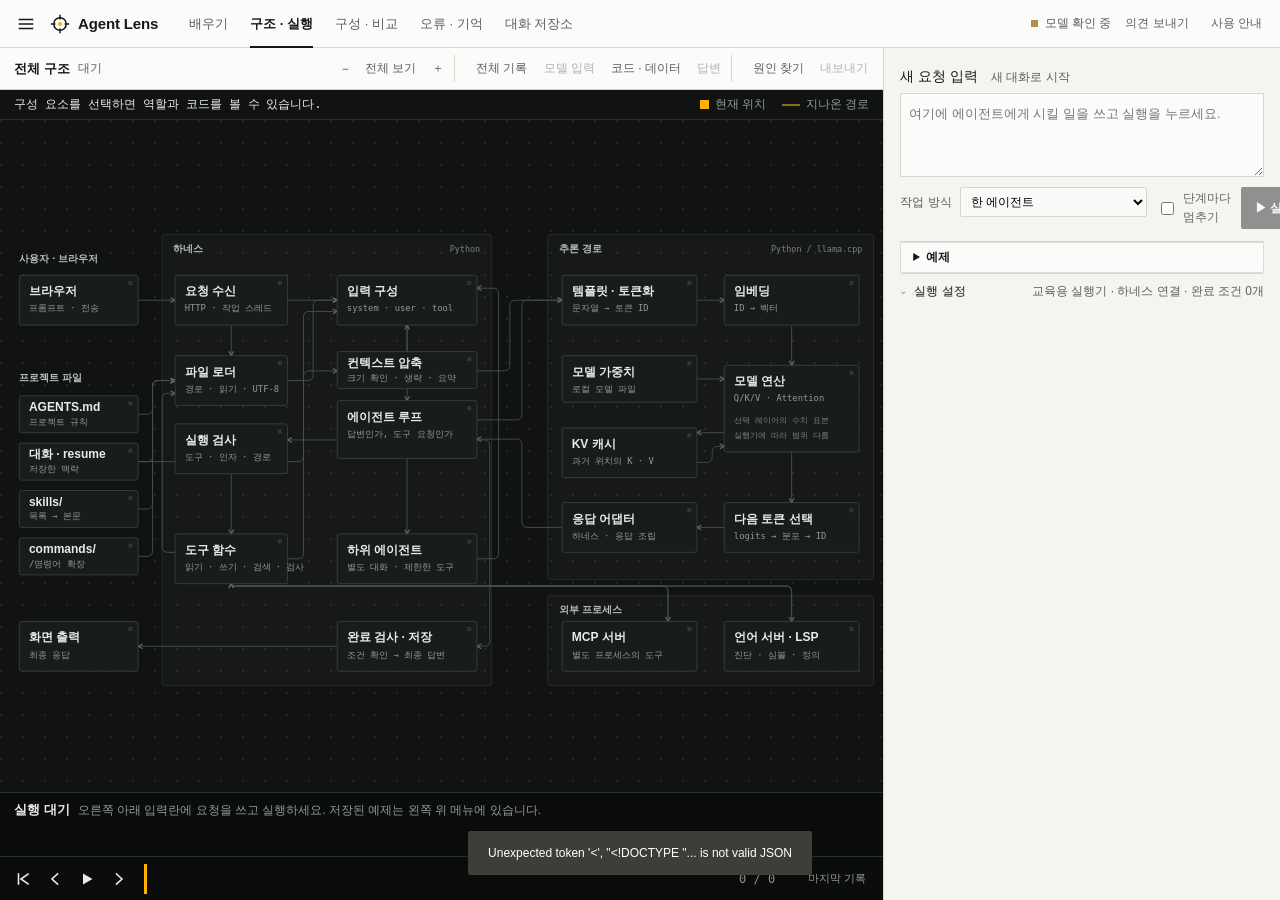
==== commit 9a6fee4b: "입력란을 항상 보이게: 오른쪽 칸 맨 아래에 새 요청 입력 고정 새 요청을 어디에 쓰는지 찾을 수 없다는 지적을 반영했다. 입력란은 비어 있는 상태로 시작하고, 기록·상세를 볼 때" ====
--- a/web/index.html
+++ b/web/index.html
@@ -121,9 +121,6 @@
                   <button id="openLearning" class="quiet" title="예측 → 증거 확인 → 원인 설명 → 한 조건 수정 → 재검증 순서로 기록을 살펴봅니다">원인 찾기</button
                   ><button id="export" class="quiet" disabled>내보내기</button>
                 </div>
-                <div class="toolgroup" role="group" aria-label="대화">
-                  <button id="newSession" class="quiet">새 대화</button>
-                </div>
               </div>
             </div>
             <div class="diagram-caption">
@@ -140,7 +137,7 @@
             <div id="architecture" class="architecture"></div>
             <div id="currentStep" class="currentstep">
               <strong>실행 대기</strong
-              ><span>요청을 실행하거나 왼쪽 위 메뉴의 예제 기록을 선택하세요.</span>
+              ><span>오른쪽 아래 입력란에 요청을 쓰고 실행하세요. 저장된 예제는 왼쪽 위 메뉴에 있습니다.</span>
             </div>
             <div class="route" id="route"></div>
             <div id="connections" class="connections hidden"></div>
@@ -233,12 +230,76 @@
               <p>단계를 이동하면 실행 위치와 데이터가 구조도에 표시됩니다.</p>
             </div>
           </div>
+          <section id="story" class="story hidden" aria-label="실행 장면"></section>
+          <aside class="inspector" id="inspector">
+        <div class="inspectbar">
+          <strong>단계 상세</strong><span id="detailIndex"></span
+          ><button id="closeDetail" class="icon" aria-label="단계 상세 닫기">
+            ×
+          </button>
+        </div>
+        <div id="detailEmpty" class="inspectempty">
+          <span>⌖</span>
+          <h3>실행 기록을 선택하세요.</h3>
+          <p>
+            이 단계에서 바뀐 데이터와 실제 실행한 코드 줄을 함께 보여줍니다.
+          </p>
+          <div class="actorlegend">
+            <p><b>H</b> 하네스 · 입력 구성과 실행 제어</p>
+            <p><b>M</b> 모델 · 토큰과 행동 요청 생성</p>
+            <p><b>T</b> 도구 · 실제 작업 수행</p>
+          </div>
+        </div>
+        <div id="detailBody" class="hidden">
+          <div class="detailhead">
+            <span id="detailActor" class="pill"></span>
+            <span id="evidenceKind" class="evidence-kind"></span>
+            <span id="decisionKind" class="decision-kind"></span>
+            <h2 id="detailTitle"></h2>
+            <code id="detailKind"></code>
+            <code id="detailPath" class="storage-path hidden"></code>
+            <p id="detailExplanation"></p>
+            <p id="decisionNote" class="decision-note"></p>
+          </div>
+          <div id="componentNavigator" class="componentnav hidden"></div>
+          <div id="inputLinks" class="inputlinks hidden"></div>
+          <nav class="detailtabs">
+            <button data-detail="change" class="active">데이터 변화</button
+            ><button data-detail="code">실행 코드</button
+            ><button data-detail="input">모델 입력</button
+            ><button data-detail="values">전체 값</button
+            ><button data-detail="learn">원인 찾기</button>
+          </nav>
+          <div id="sourcePeek" class="sourcepeek hidden"></div>
+          <div id="detailContent" class="detailcontent"></div>
+        </div>
+      </aside>
+          <div class="composerdock">
           <form id="promptForm" class="composer">
             <p id="sampleComposerNote" class="samplenote hidden">
               샘플 보기 모드라 실행할 수 없습니다. 입력과 설정은 살펴볼 수 있으며,
               직접 실행하려면 <code>Start-AgentLens.cmd</code>를 일반 모드로 시작하세요.
             </p>
-            <div class="modebar">
+            <p id="modeNote" class="note">
+              한 대화에서 모델과 도구를 반복 호출합니다. 호출 한도는 기본 8회이고
+              agent-lens.json으로 바꿀 수 있습니다.
+            </p>
+            <div class="composerhead">
+              <label for="prompt">새 요청 입력</label>
+              <span id="sessionNote" class="sessionnote"></span>
+              <button type="button" id="newSession" class="quiet">새 대화로 시작</button>
+            </div>
+            <textarea
+              id="prompt"
+              rows="2"
+              maxlength="6000"
+              placeholder="여기에 에이전트에게 시킬 일을 쓰고 실행을 누르세요."
+            ></textarea>
+            <div id="draftInfo" class="draftinfo">
+              입력한 문자열은 실행할 때 JSON 요청에 담깁니다.
+            </div>
+            <div class="composer-bottom">
+              <div class="modebar">
               <label for="agentMode">작업 방식</label
               ><select id="agentMode">
                 <option value="single">한 에이전트</option>
@@ -247,33 +308,15 @@
                 <option value="team">주 에이전트 + 하위 에이전트</option>
               </select>
             </div>
-            <p id="modeNote" class="note">
-              한 대화에서 모델과 도구를 반복 호출합니다. 호출 한도는 기본 8회이고
-              agent-lens.json으로 바꿀 수 있습니다.
-            </p>
-            <label for="prompt">요청</label
-            ><textarea
-              id="prompt"
-              rows="3"
-              maxlength="6000"
-              placeholder="에이전트에게 시킬 일을 입력하세요."
-            >
-add_numbers 도구를 사용해 137과 248을 더하고 결과를 알려줘.</textarea
-            >
-            <div id="draftInfo" class="draftinfo">
-              입력한 문자열은 실행할 때 JSON 요청에 담깁니다.
-            </div>
-            <div class="composer-bottom">
               <label class="check"
-                ><input id="stepMode" type="checkbox" />실제 실행을 단계마다
-                멈추기</label
+                ><input id="stepMode" type="checkbox" />단계마다 멈추기</label
               ><button type="submit" class="primary" id="run" disabled>
                 ▶ 실행 <kbd>Ctrl ↵</kbd>
               </button>
             </div>
           </form>
           <div class="run-options">
-            <details class="examples">
+            <details class="examples" name="composeroptions">
               <summary>예제</summary>
               <div class="examplebuttons">
                 <button data-example="tool">계산 도구</button
@@ -287,7 +330,7 @@
                 <button data-example="team">하위 작업</button>
               </div>
             </details>
-            <details class="configuration" id="configuration">
+            <details class="configuration" id="configuration" name="composeroptions">
               <summary>
                 <span>실행 설정</span
                 ><span id="configSummary">Python 실행기 · 하네스</span>
@@ -316,7 +359,7 @@
                     rows="3"
                     spellcheck="false"
                   >
-[{"tool":"add_numbers","arguments":{"a":137,"b":248}}]</textarea
+[]</textarea
                   >
                 </label>
                 <p class="note">
@@ -386,50 +429,7 @@
               </div>
             </details>
           </div>
-          <section id="story" class="story hidden" aria-label="실행 장면"></section>
-          <aside class="inspector" id="inspector">
-        <div class="inspectbar">
-          <strong>단계 상세</strong><span id="detailIndex"></span
-          ><button id="closeDetail" class="icon" aria-label="단계 상세 닫기">
-            ×
-          </button>
-        </div>
-        <div id="detailEmpty" class="inspectempty">
-          <span>⌖</span>
-          <h3>실행 기록을 선택하세요.</h3>
-          <p>
-            이 단계에서 바뀐 데이터와 실제 실행한 코드 줄을 함께 보여줍니다.
-          </p>
-          <div class="actorlegend">
-            <p><b>H</b> 하네스 · 입력 구성과 실행 제어</p>
-            <p><b>M</b> 모델 · 토큰과 행동 요청 생성</p>
-            <p><b>T</b> 도구 · 실제 작업 수행</p>
-          </div>
-        </div>
-        <div id="detailBody" class="hidden">
-          <div class="detailhead">
-            <span id="detailActor" class="pill"></span>
-            <span id="evidenceKind" class="evidence-kind"></span>
-            <span id="decisionKind" class="decision-kind"></span>
-            <h2 id="detailTitle"></h2>
-            <code id="detailKind"></code>
-            <code id="detailPath" class="storage-path hidden"></code>
-            <p id="detailExplanation"></p>
-            <p id="decisionNote" class="decision-note"></p>
-          </div>
-          <div id="componentNavigator" class="componentnav hidden"></div>
-          <div id="inputLinks" class="inputlinks hidden"></div>
-          <nav class="detailtabs">
-            <button data-detail="change" class="active">데이터 변화</button
-            ><button data-detail="code">실행 코드</button
-            ><button data-detail="input">모델 입력</button
-            ><button data-detail="values">전체 값</button
-            ><button data-detail="learn">원인 찾기</button>
-          </nav>
-          <div id="sourcePeek" class="sourcepeek hidden"></div>
-          <div id="detailContent" class="detailcontent"></div>
-        </div>
-      </aside>
+          </div>
           </aside>
           <section id="answerPanel" class="answer hidden">
             <div class="sectionbar">
@@ -651,8 +651,8 @@
           저장 기록과 지금 실행하는 계산을 구분해 표시합니다.
         </li>
         <li class="localonly">
-          <strong>실행</strong> — 예제를 선택하고 실행하세요. 하네스가 실제
-          파일을 읽고 로컬 모델을 호출합니다.
+          <strong>실행</strong> — 오른쪽 아래 입력란에 요청을 쓰거나 예제를 고른 뒤
+          실행하세요. 하네스가 실제 파일을 읽고 로컬 모델을 호출합니다.
         </li>
         <li>
           <strong>따라가기</strong> — 오른쪽의 장면을 고르거나 재생하세요.
--- a/diagram.css
+++ b/diagram.css
@@ -2793,7 +2793,7 @@
 }
 
 /* 오른쪽 칸의 입력란 */
-#journeyView .rail .composer {
+#journeyView:not(.focus) .rail .composer {
   display: block;
   padding-top: 14px;
 }
@@ -2861,3 +2861,404 @@
   color: var(--stage-ink);
   font-size: 13px;
 }
+
+/* 장면 보기: 실행을 사람이 따라갈 단위로 먼저 보여 준다. 전체 기록은 눌러야 나온다. */
+.rail:has(#story:not(.hidden)) #requestSummary {
+  display: none !important;
+}
+.rail:has(.inspector.open) #story,
+.execution.records-open ~ .rail #story {
+  display: none;
+}
+.story {
+  flex: 1 1 auto !important;
+  background: var(--paper);
+}
+.storyhead {
+  padding: 14px 16px 12px;
+  border-bottom: 1px solid var(--ink);
+}
+.storyprompt {
+  font-size: 15px;
+  font-weight: 650;
+  line-height: 1.5;
+}
+.storyanswer {
+  margin-top: 10px;
+}
+.storyanswer h3 {
+  color: var(--muted);
+  font-size: 12px;
+  font-weight: 600;
+}
+.storyanswer p {
+  display: -webkit-box;
+  margin-top: 2px;
+  overflow: hidden;
+  font-size: 14px;
+  line-height: 1.65;
+  white-space: pre-wrap;
+  -webkit-box-orient: vertical;
+  -webkit-line-clamp: 4;
+  line-clamp: 4;
+}
+.storyanswer.failed p {
+  color: #a33a2a;
+}
+.storystats {
+  display: flex;
+  flex-wrap: wrap;
+  gap: 4px 16px;
+  margin: 10px 0 0;
+  font-size: 12px;
+}
+.storystats div {
+  display: flex;
+  gap: 5px;
+}
+.storystats dt {
+  color: var(--muted);
+}
+.storystats dd {
+  margin: 0;
+  font-family: var(--mono);
+}
+.storyactions {
+  display: flex;
+  flex-wrap: wrap;
+  gap: 2px;
+  margin: 8px 0 0 -8px;
+}
+.scenes {
+  margin: 0;
+  padding: 0;
+  list-style: none;
+}
+.scene {
+  border-bottom: 1px solid var(--line);
+}
+.scenehead {
+  display: grid;
+  grid-template-columns: 24px minmax(0, 1fr) 12px;
+  align-items: baseline;
+  gap: 0 6px;
+  width: 100%;
+  padding: 10px 14px 10px 16px;
+  background: none;
+  text-align: left;
+}
+.scenehead:hover {
+  background: var(--soft);
+}
+.scenehead b {
+  color: #8d928e;
+  font: 600 12px var(--mono);
+}
+.scene.done .scenehead b {
+  color: var(--signal-ink);
+}
+.scenetext {
+  min-width: 0;
+}
+.scenetext strong {
+  display: block;
+  font-size: 13.5px;
+  font-weight: 600;
+  line-height: 1.45;
+}
+.scenetext small {
+  display: block;
+  margin-top: 1px;
+  overflow: hidden;
+  color: var(--muted);
+  font-size: 12px;
+  text-overflow: ellipsis;
+  white-space: nowrap;
+}
+.decision-kind.compact {
+  gap: 0;
+  font-size: 0;
+}
+.scene.selected .scenehead {
+  background: var(--signal);
+  color: #141512;
+}
+.scene.selected .scenehead b,
+.scene.selected .scenetext small {
+  color: #3f2f05;
+}
+.scene.selected .scenetext small {
+  white-space: normal;
+}
+.scene.selected .decision-kind::before {
+  background: #141512;
+}
+.scene.selected .decision-kind[data-owner="runtime"]::before,
+.scene.selected .decision-kind[data-owner="external"]::before {
+  background: none;
+  box-shadow: inset 0 0 0 2px #141512;
+}
+.scenebody {
+  display: grid;
+  gap: 10px;
+  padding: 12px 16px 14px;
+  font-size: 13px;
+  line-height: 1.65;
+}
+.scenefacts {
+  display: flex;
+  flex-wrap: wrap;
+  align-items: center;
+  gap: 4px 12px;
+  color: var(--muted);
+  font-size: 12px;
+}
+.scenefacts .decision-kind {
+  color: var(--ink);
+}
+.scenenote {
+  color: var(--muted);
+}
+.sblock h4 {
+  margin: 0 0 4px;
+  color: var(--muted);
+  font-size: 12px;
+  font-weight: 600;
+}
+.sblock ul {
+  margin: 0;
+  padding: 0;
+  list-style: none;
+  font: 12px/1.7 var(--mono);
+}
+.sblock blockquote {
+  display: -webkit-box;
+  margin: 0;
+  padding: 6px 10px;
+  overflow: hidden;
+  background: var(--soft);
+  white-space: pre-wrap;
+  -webkit-box-orient: vertical;
+  -webkit-line-clamp: 8;
+  line-clamp: 8;
+}
+.sblock pre {
+  max-height: 150px;
+  margin: 0;
+  padding: 6px 10px;
+  overflow: auto;
+  background: var(--soft);
+  font: 12px/1.6 var(--mono);
+  white-space: pre-wrap;
+}
+.chatline {
+  display: grid;
+  grid-template-columns: minmax(0, 1fr) auto;
+  gap: 0 10px;
+  padding: 5px 0;
+  border-top: 1px solid var(--line);
+}
+.chatline b {
+  font-size: 12px;
+  font-weight: 650;
+}
+.chatline small {
+  color: var(--muted);
+  font: 11px var(--mono);
+}
+.chatline p {
+  grid-column: 1 / -1;
+  color: var(--muted);
+  font-size: 12.5px;
+  line-height: 1.55;
+}
+.callcard {
+  padding: 6px 10px;
+  background: var(--soft);
+}
+.callcard code {
+  font: 600 12.5px var(--mono);
+}
+.callcard dl {
+  display: grid;
+  grid-template-columns: auto minmax(0, 1fr);
+  gap: 2px 10px;
+  margin: 4px 0 0;
+  font: 12px/1.55 var(--mono);
+}
+.callcard dt {
+  color: var(--muted);
+}
+.callcard dd {
+  margin: 0;
+  max-height: 90px;
+  overflow: auto;
+  overflow-wrap: anywhere;
+  white-space: pre-wrap;
+}
+.sceneactions {
+  display: flex;
+  flex-wrap: wrap;
+  gap: 2px;
+  margin-left: -8px;
+}
+.scenelog {
+  max-height: 340px;
+  overflow: auto;
+  border-top: 1px solid var(--line);
+}
+.scenelog .event {
+  display: grid;
+  grid-template-columns: 18px minmax(0, 1fr) auto;
+  align-items: center;
+  gap: 6px;
+  width: 100%;
+  min-height: 30px;
+  margin: 0;
+  padding: 2px 0;
+  background: none;
+  border: 0;
+  border-bottom: 1px solid #ecede8;
+  border-radius: 0;
+  text-align: left;
+}
+.scenelog .event.selected {
+  background: var(--soft);
+}
+.scenelog .event.selected:before {
+  display: none;
+}
+.scenelog .event .actor {
+  width: auto;
+  height: auto;
+  background: none;
+  border: 0;
+  color: var(--muted);
+  font: 600 11px var(--mono);
+  text-align: center;
+}
+.scenelog .eventtext {
+  display: flex;
+  align-items: baseline;
+  gap: 8px;
+  min-width: 0;
+}
+.scenelog .event .eventtitle {
+  flex: none;
+  max-width: 62%;
+  overflow: hidden;
+  font-size: 12px;
+  font-weight: 500;
+  text-overflow: ellipsis;
+  white-space: nowrap;
+}
+.scenelog .event .eventsub {
+  min-width: 0;
+  overflow: hidden;
+  color: var(--muted);
+  font: 11px var(--mono);
+  text-overflow: ellipsis;
+  white-space: nowrap;
+}
+.scenelog .event .eventid {
+  color: var(--muted);
+  font: 11px var(--mono);
+}
+body.demo .sceneactions [data-story="change"] {
+  display: none;
+}
+#toggleRecords[aria-pressed="true"] {
+  color: var(--ink);
+  font-weight: 650;
+}
+
+/* 구조도: 이번 실행에서 거친 길만 또렷하게, 현재 장면은 호박색으로 */
+.arch-node.untouched {
+  opacity: 0.32;
+}
+.arch-edges path.untouched {
+  opacity: 0.3;
+}
+.node-order {
+  fill: var(--signal-dim);
+  font: 600 11px var(--mono);
+}
+.arch-node.ordered .node-pip {
+  display: none;
+}
+.arch-node.in-scene .node-box {
+  fill: #2a2110;
+  stroke: var(--signal);
+  stroke-width: 1.6;
+}
+.arch-node.in-scene .node-order {
+  fill: var(--signal);
+}
+.arch-node.current .node-box {
+  fill: var(--signal);
+  stroke: var(--signal);
+}
+.arch-node.current .node-order {
+  fill: #141512;
+}
+#ribbon .bound {
+  stroke: #79807a;
+  stroke-dasharray: 2 2;
+}
+
+/* 구조도 아래 읽음판: 장면 문장 */
+.scenesentence {
+  margin-top: 3px;
+  overflow: hidden;
+  color: #c9cec6;
+  font-size: 12.5px;
+  line-height: 1.5;
+  text-overflow: ellipsis;
+  white-space: nowrap;
+}
+.currentstep .decision-kind,
+.currentstep .decision-kind[data-owner] {
+  color: var(--stage-muted);
+  font-weight: 500;
+}
+.currentstep .decision-kind::before {
+  background: var(--stage-ink);
+}
+.currentstep .decision-kind[data-owner="model"]::before {
+  background: var(--signal);
+}
+.currentstep .decision-kind[data-owner="config"]::before {
+  background: #8fbf73;
+}
+.currentstep .decision-kind[data-owner="user"]::before {
+  background: #62c4bd;
+}
+.currentstep .decision-kind[data-owner="runtime"]::before {
+  background: none;
+  box-shadow: inset 0 0 0 2px #a7b3c6;
+}
+.currentstep .decision-kind[data-owner="external"]::before {
+  background: none;
+  box-shadow: inset 0 0 0 2px #c9a3bb;
+}
+.lesson-active .steptransfer {
+  display: none;
+}
+.execution .sectionbar .toolgroups {
+  flex-wrap: nowrap;
+}
+.stepnumber {
+  flex: none;
+  white-space: nowrap;
+}
+@media (max-width: 480px) {
+  .currentstep .decision-kind,
+  .currentstep #stepMore {
+    display: none;
+  }
+  .stepheading strong {
+    overflow: hidden;
+    text-overflow: ellipsis;
+    white-space: nowrap;
+  }
+}
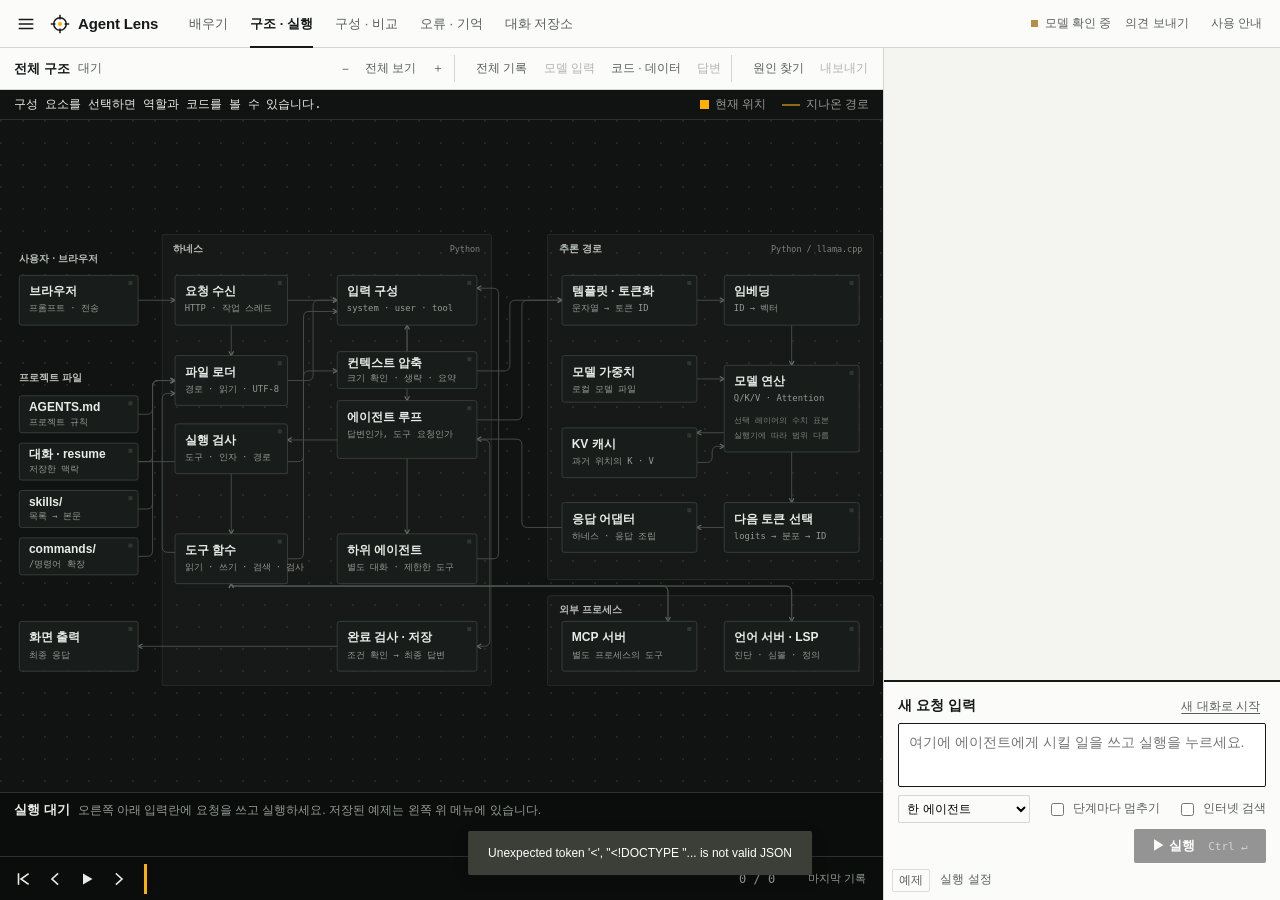
==== commit 41774666: "인터넷 검색 도구: 켠 실행에서만 Bing 공개 RSS로 검색 - web_search는 입력란의 인터넷 검색을 켠 실행에서만 모델에게 공개하고, 꺼져 있으면 코드가 거부한다. - " ====
--- a/web/index.html
+++ b/web/index.html
@@ -86,7 +86,7 @@
         <footer>
           <span class="localonly"
             >모델과 기록은 이 PC에 저장됩니다.<br />외부 API로 자동 전환하지
-            않습니다.</span
+            않습니다.<br />인터넷 검색을 켠 실행만 검색어를 밖으로 보냅니다.</span
           ><span class="demoonly"
             >웹 데모는 저장된 기록만 재생합니다.<br />모델은 돌지 않습니다.</span
           >
@@ -298,6 +298,7 @@
             <div id="draftInfo" class="draftinfo">
               입력한 문자열은 실행할 때 JSON 요청에 담깁니다.
             </div>
+            <p id="webNote" class="webnote hidden">인터넷 검색을 켰습니다. 모델이 정한 검색어가 PC 밖의 Bing으로 전송됩니다.</p>
             <div class="composer-bottom">
               <div class="modebar">
               <label for="agentMode">작업 방식</label
@@ -310,6 +311,8 @@
             </div>
               <label class="check"
                 ><input id="stepMode" type="checkbox" />단계마다 멈추기</label
+              ><label class="check" title="켜면 모델이 정한 검색어가 Bing으로 전송됩니다"
+                ><input id="webSearch" type="checkbox" />인터넷 검색</label
               ><button type="submit" class="primary" id="run" disabled>
                 ▶ 실행 <kbd>Ctrl ↵</kbd>
               </button>
--- a/diagram.css
+++ b/diagram.css
@@ -3262,3 +3262,215 @@
     white-space: nowrap;
   }
 }
+
+/* 입력란: 어느 상태에서든 오른쪽 칸 맨 아래 같은 자리에 있다. */
+.composerdock {
+  position: sticky;
+  bottom: 0;
+  z-index: 6;
+  flex: none;
+  margin-top: auto;
+  background: var(--paper);
+  border-top: 2px solid var(--ink);
+}
+.lesson-active .composerdock,
+body.demo .composerdock {
+  display: none;
+}
+#journeyView .composerdock .composer {
+  display: block !important;
+  position: static;
+  margin: 0;
+  padding: 10px 14px 6px;
+  background: none;
+  border: 0;
+  box-shadow: none;
+}
+.composerhead {
+  display: flex;
+  align-items: baseline;
+  gap: 8px;
+  margin-bottom: 6px;
+}
+.composerhead label {
+  font-size: 13.5px;
+  font-weight: 700;
+}
+.sessionnote {
+  min-width: 0;
+  overflow: hidden;
+  color: var(--muted);
+  font-size: 12px;
+  text-overflow: ellipsis;
+  white-space: nowrap;
+}
+.composerhead #newSession {
+  flex: none;
+  margin-left: auto;
+  padding: 2px 6px;
+  font-size: 12px;
+  text-decoration: underline;
+  text-underline-offset: 3px;
+}
+#journeyView .composerdock .composer textarea {
+  display: block;
+  width: 100%;
+  height: 64px;
+  min-height: 64px;
+  max-height: 150px;
+  padding: 8px 10px;
+  background: #ffffff;
+  border: 1.5px solid var(--ink);
+  border-radius: 2px;
+  field-sizing: content;
+  font-size: 14px;
+  line-height: 1.5;
+  resize: none;
+}
+#journeyView .composerdock .composer textarea:focus-visible {
+  outline: 2px solid var(--signal);
+  outline-offset: 1px;
+}
+.composerdock #modeNote,
+#journeyView .composerdock .draftinfo {
+  display: none;
+}
+#journeyView .composerdock .composer-bottom {
+  display: flex;
+  flex-wrap: wrap;
+  align-items: center;
+  gap: 6px 10px;
+  padding-top: 8px;
+  border: 0;
+}
+#journeyView .composerdock .modebar {
+  display: flex;
+  float: none;
+  align-items: center;
+  gap: 6px;
+  margin: 0;
+}
+#journeyView .composerdock .composer .modebar label {
+  color: var(--muted);
+  font-size: 12px;
+}
+#journeyView .composerdock .composer .modebar select {
+  width: auto;
+  max-width: 132px;
+  height: 28px;
+  padding: 0 4px;
+  background: var(--paper);
+  border: 1px solid var(--line);
+  font-size: 12px;
+}
+#journeyView .composerdock .composer-bottom .check {
+  color: var(--muted);
+  font-size: 12px;
+}
+#journeyView .composerdock .composer-bottom .primary {
+  margin-left: auto;
+  padding: 8px 18px;
+  font-size: 13px;
+}
+#journeyView .composerdock .samplenote {
+  margin: 0 0 8px;
+  padding: 0;
+  background: none;
+  border: 0;
+  color: var(--muted);
+  font-size: 12.5px;
+}
+#journeyView .composerdock .run-options {
+  display: flex !important;
+  flex-direction: row;
+  gap: 4px;
+  padding: 0 8px 8px;
+}
+#journeyView .composerdock .run-options,
+#journeyView .composerdock .examples,
+#journeyView .composerdock .configuration {
+  position: static;
+}
+#journeyView .composerdock .examples,
+#journeyView .composerdock .configuration {
+  display: block !important;
+  margin: 0;
+  padding: 0;
+  background: none;
+  border: 0;
+}
+#journeyView .composerdock details > summary {
+  display: block;
+  padding: 2px 6px;
+  color: var(--muted);
+  cursor: pointer;
+  font-size: 12px;
+  font-weight: 400;
+  list-style: none;
+}
+#journeyView .composerdock details > summary::before,
+#journeyView .composerdock details > summary::-webkit-details-marker {
+  display: none;
+}
+#journeyView .composerdock details > summary:hover,
+#journeyView .composerdock details[open] > summary {
+  color: var(--ink);
+}
+#journeyView .composerdock details[open] > summary {
+  font-weight: 650;
+}
+#journeyView .composerdock .configuration summary span:last-child {
+  display: none;
+}
+.composerdock .examplebuttons,
+.composerdock .configbody {
+  position: absolute;
+  left: 0;
+  right: 0;
+  bottom: 100%;
+  max-height: min(62vh, 520px);
+  overflow: auto;
+  padding: 12px 14px;
+  background: var(--paper);
+  border-top: 1px solid var(--ink);
+  box-shadow: 0 -10px 24px #0b0d0c26;
+}
+.composerdock .examplebuttons {
+  display: flex;
+  flex-wrap: wrap;
+  gap: 4px;
+}
+.composerdock .examplebuttons button {
+  padding: 5px 8px;
+  border: 1px solid var(--line);
+  font-size: 12px;
+}
+.composerdock .examplebuttons button:hover {
+  border-color: var(--ink);
+}
+.storyempty {
+  padding: 28px 18px;
+}
+.storyempty strong {
+  display: block;
+  font-size: 15px;
+  font-weight: 650;
+  line-height: 1.5;
+}
+.storyempty p {
+  margin-top: 6px;
+  color: var(--muted);
+  font-size: 13px;
+  line-height: 1.65;
+}
+#journeyView .composerdock .composer .modebar label {
+  position: absolute;
+  width: 1px;
+  height: 1px;
+  overflow: hidden;
+  clip-path: inset(50%);
+}
+.composerdock .examplebuttons {
+  top: auto;
+  width: auto;
+}
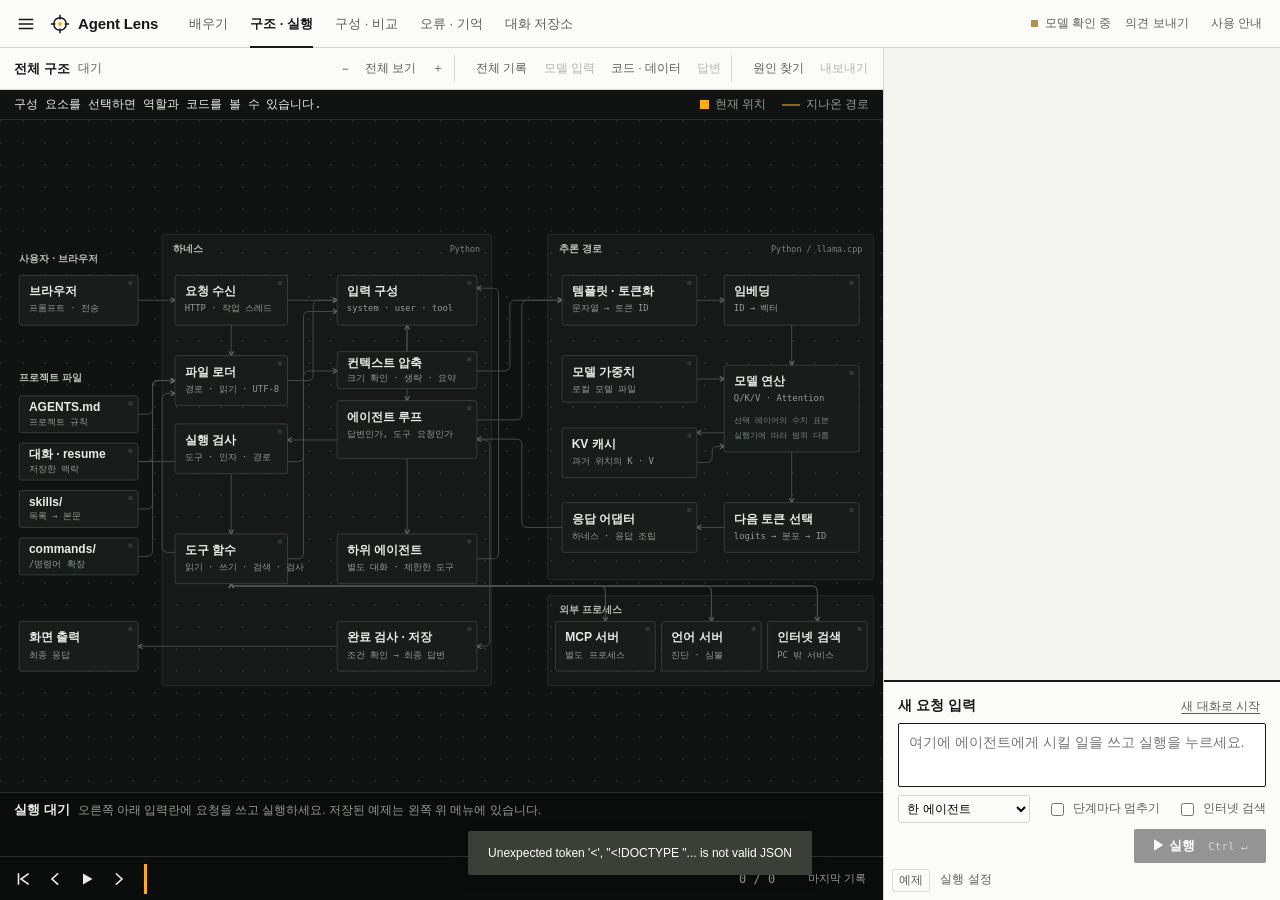
==== commit e0dbccfa: "좁은 창: 위쪽 막대가 아래 화면을 덮지 않게, 입력란을 작게 앱 옆 브라우저 칸처럼 폭이 300px 안쪽일 때 위쪽 막대가 세 줄로 늘어 도구 줄을 덮고, 입력란 제목이 세로로 " ====
--- a/web/index.html
+++ b/web/index.html
@@ -298,7 +298,7 @@
             <div id="draftInfo" class="draftinfo">
               입력한 문자열은 실행할 때 JSON 요청에 담깁니다.
             </div>
-            <p id="webNote" class="webnote hidden">인터넷 검색을 켰습니다. 모델이 정한 검색어가 PC 밖의 Bing으로 전송됩니다.</p>
+            <p id="webNote" class="webnote hidden">켜짐: 모델이 정한 검색어가 PC 밖 Bing으로 전송됩니다.</p>
             <div class="composer-bottom">
               <div class="modebar">
               <label for="agentMode">작업 방식</label
--- a/diagram.css
+++ b/diagram.css
@@ -3474,3 +3474,9 @@
   top: auto;
   width: auto;
 }
+.webnote {
+  margin: 6px 0 0;
+  color: var(--signal-ink);
+  font-size: 12px;
+  line-height: 1.5;
+}
